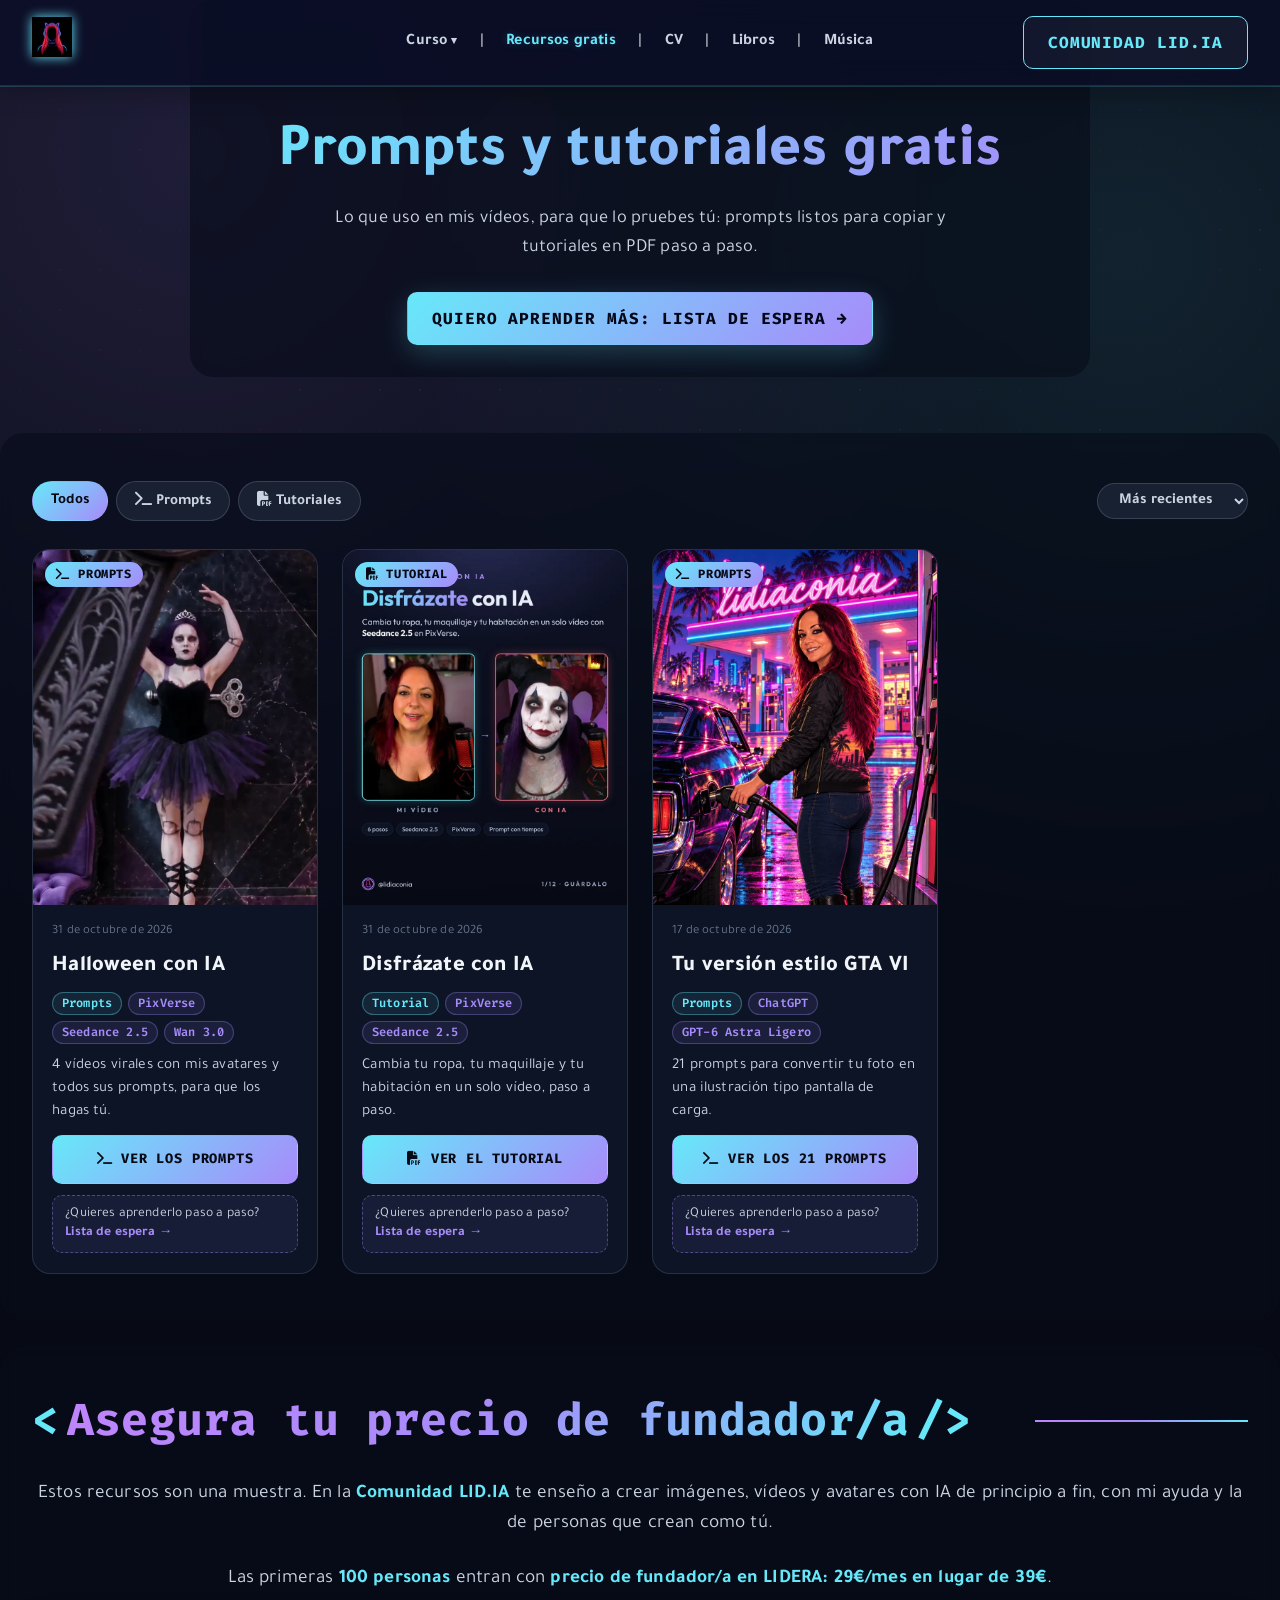
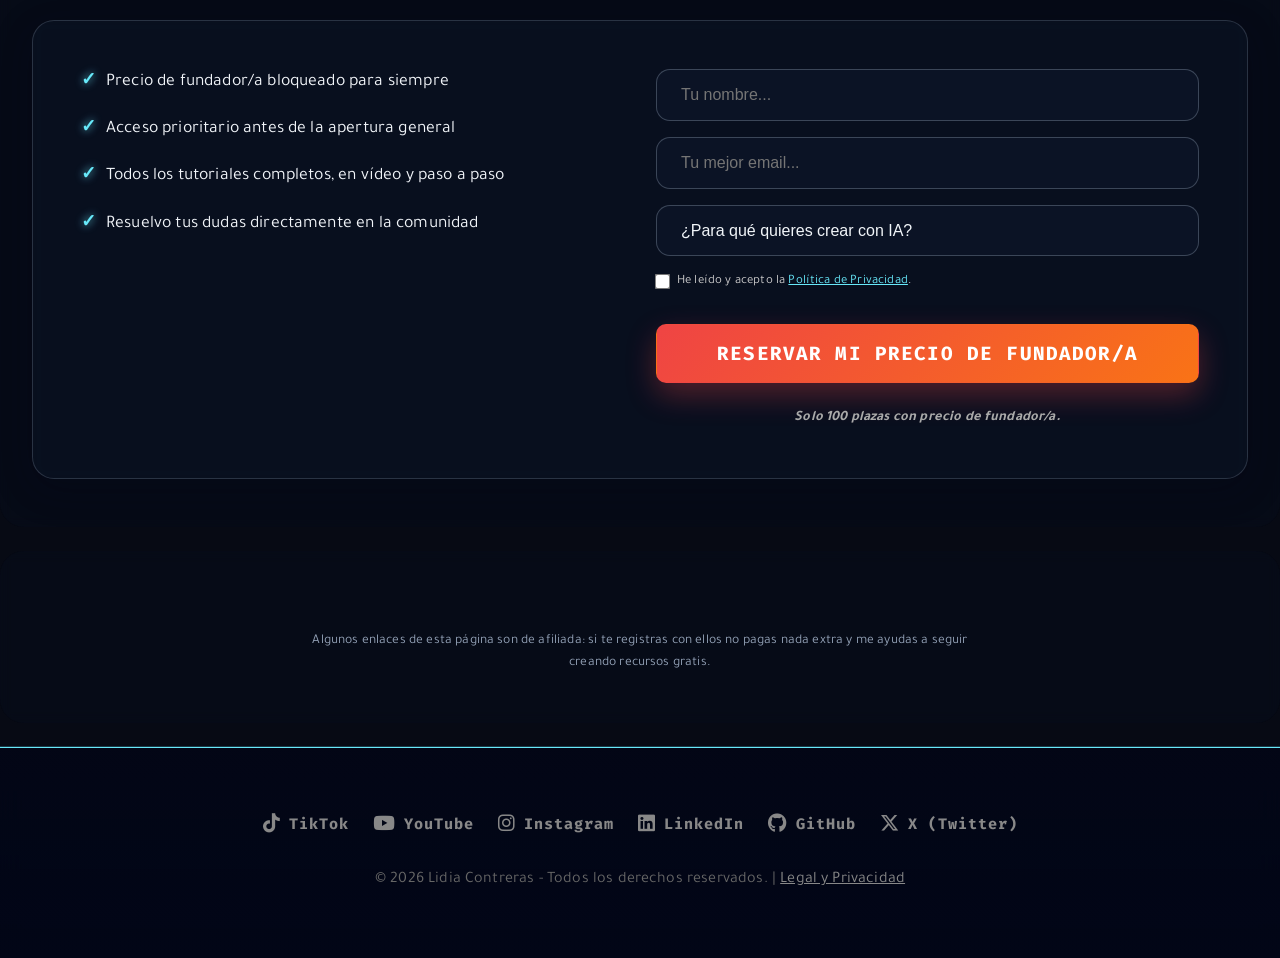
==== recursos/index.html @ 0672383f "Añade el recurso Halloween con IA: 4 vídeos virales y todos sus prompts - /recursos/halloween/: víde" ====
<!DOCTYPE html>
<html lang="es">
<head>
    <meta charset="UTF-8">
    <meta name="viewport" content="width=device-width, initial-scale=1.0">
    <title>Prompts y tutoriales gratis | Lidia Contreras - LID.IA</title>
    <meta name="description" content="Prompts y tutoriales gratis para crear im&aacute;genes y v&iacute;deos con IA, paso a paso. Desc&aacute;rgalos y &uacute;nete a la Comunidad LID.IA.">

    <!-- Canonical -->
    <link rel="canonical" href="https://lidiaconia.com/recursos/">

    <!-- Open Graph / Redes Sociales -->
    <meta property="og:title" content="Prompts y tutoriales gratis | Lidia Contreras - LID.IA">
    <meta property="og:description" content="Prompts y tutoriales gratis para crear im&aacute;genes y v&iacute;deos con IA, paso a paso. Desc&aacute;rgalos y &uacute;nete a la Comunidad LID.IA.">
    <meta property="og:image" content="https://lidiaconia.com/assets/recursos/disfraz-og.jpg">
    <meta property="og:image:width" content="1200">
    <meta property="og:image:height" content="630">
    <meta property="og:url" content="https://lidiaconia.com/recursos/">
    <meta property="og:type" content="website">
    <meta property="og:locale" content="es_ES">
    <meta property="og:site_name" content="Comunidad LID.IA">

    <!-- Twitter / X Cards -->
    <meta name="twitter:card" content="summary_large_image">
    <meta name="twitter:site" content="@lidiaconia">
    <meta name="twitter:title" content="Prompts y tutoriales gratis | Lidia Contreras - LID.IA">
    <meta name="twitter:description" content="Prompts y tutoriales gratis para crear im&aacute;genes y v&iacute;deos con IA, paso a paso. Desc&aacute;rgalos y &uacute;nete a la Comunidad LID.IA.">
    <meta name="twitter:image" content="https://lidiaconia.com/assets/recursos/disfraz-og.jpg">

    <!-- Robots -->
    <meta name="robots" content="index, follow">
    <meta name="author" content="Lidia Contreras">

    <!-- Favicon -->
    <link rel="icon" type="image/webp" href="/assets/logo_negro_128.webp">

    <!-- Google Fonts -->
    <link rel="preconnect" href="https://fonts.googleapis.com">
    <link rel="preconnect" href="https://fonts.gstatic.com" crossorigin>
    <link href="https://fonts.googleapis.com/css2?family=Tajawal:wght@400;500;700;800;900&family=Fira+Code:wght@400;500;700&display=swap" rel="stylesheet">
    <!-- FontAwesome Icons -->
    <link rel="stylesheet" href="https://cdnjs.cloudflare.com/ajax/libs/font-awesome/6.5.2/css/all.min.css">
    <link rel="stylesheet" href="/styles.css?v=20261031e">
</head>
<body class="theme-recursos">
    <canvas id="particleCanvas"></canvas> <!-- Background -->

    <header class="sticky-header">
        <div class="header-container">
            <div class="logo">
                <a href="/index.html"><img src="/assets/logo_negro_128.webp" alt="Lidia Contreras Logo"></a>
            </div>
            <button class="hamburger" aria-label="Abrir menú" aria-expanded="false">
                <span></span>
                <span></span>
                <span></span>
            </button>
            <nav class="center-menu">
                <div class="nav-dropdown">
                    <a href="/index.html" class="nav-dropdown-trigger">Curso <span class="nav-caret">&#9662;</span></a>
                    <div class="nav-dropdown-panel">
                        <a href="/index.html#comunidad">La Comunidad</a>
                        <a href="/index.html#scroll-modulos">Los M&oacute;dulos</a>
                        <a href="/index.html#tiers">Planes y precios</a>
                        <a href="/index.html#recursos">Recursos</a>
                        <a href="/index.html#waitlist">Lista de espera</a>
                    </div>
                </div> |
                <a href="/recursos/" style="color: #67e8f9; text-shadow: 0 0 10px rgba(103, 232, 249, 0.5);">Recursos gratis</a> |
                <a href="/cv.html">CV</a> |
                <a href="/libros.html">Libros</a> |
                <a href="/musica.html">M&uacute;sica</a>
            </nav>
            <a href="#waitlist" class="btn skool-btn-nav">Comunidad LID.IA</a>
        </div>
        <nav class="mobile-menu">
            <div class="mobile-nav-group">
            <button class="mobile-nav-trigger" aria-expanded="false">Curso <span class="nav-caret">&#9662;</span></button>
            <div class="mobile-nav-submenu">
                <a href="/index.html#comunidad">La Comunidad</a>
                <a href="/index.html#scroll-modulos">Los M&oacute;dulos</a>
                <a href="/index.html#tiers">Planes y precios</a>
                <a href="/index.html#recursos">Recursos</a>
                <a href="/index.html#waitlist">Lista de espera</a>
            </div>
        </div>
            <a href="/recursos/" style="color: #67e8f9;">Recursos gratis</a>
            <a href="/cv.html">CV</a>
            <a href="/libros.html">Libros</a>
            <a href="/musica.html">M&uacute;sica</a>
            <a href="#waitlist" class="btn skool-btn-nav" style="display: block; text-align: center;">Comunidad LID.IA</a>
        </nav>
    </header>

    <main>

        <section class="rec-hero">
            <h1>Prompts y tutoriales gratis</h1>
            <p>Lo que uso en mis v&iacute;deos, para que lo pruebes t&uacute;: prompts listos para copiar y tutoriales en PDF paso a paso.</p>
            <a href="#waitlist" class="btn primary-btn">Quiero aprender m&aacute;s: lista de espera &rarr;</a>
        </section>

        <section class="process-section">
            <div class="rec-toolbar">
                <div class="rec-filtros" role="group" aria-label="Filtrar por tipo">
                    <button type="button" data-tipo="todos" aria-pressed="true">Todos</button>
                    <button type="button" data-tipo="prompt" aria-pressed="false"><i class="fa-solid fa-terminal"></i> Prompts</button>
                    <button type="button" data-tipo="tutorial" aria-pressed="false"><i class="fa-solid fa-file-pdf"></i> Tutoriales</button>
                </div>
                <select class="rec-orden" aria-label="Ordenar">
                    <option value="recientes">M&aacute;s recientes</option>
                    <option value="antiguos">M&aacute;s antiguos</option>
                </select>
            </div>
            <div class="rec-grid" data-recursos></div>
        </section>

        <!-- LISTA DE ESPERA -->
        <section id="waitlist" class="waitlist-section" style="scroll-margin-top: 80px;">
            <div class="section-header">
                <h2 class="section-title">
                    <span class="title-bracket">&lt;</span>
                    <span class="title-text">Asegura tu precio de fundador/a</span>
                    <span class="title-bracket">/&gt;</span>
                </h2>
                <div class="section-line"></div>
            </div>
            <p class="subtitle inter text-center waitlist-subtitle">Estos recursos son una muestra. En la <strong style="color: var(--page-primary);">Comunidad LID.IA</strong> te ense&ntilde;o a crear im&aacute;genes, v&iacute;deos y avatares con IA de principio a fin, con mi ayuda y la de personas que crean como t&uacute;.</p>
            <p class="subtitle inter text-center waitlist-subtitle">Las primeras <strong style="color: var(--page-primary);">100 personas</strong> entran con <strong style="color: var(--page-primary);">precio de fundador/a en LIDERA: 29&euro;/mes en lugar de 39&euro;</strong>.</p>

            <div class="waitlist-container" data-shape-mask>
                <div class="waitlist-benefits">
                    <ul>
                        <li>Precio de fundador/a bloqueado para siempre</li>
                        <li>Acceso prioritario antes de la apertura general</li>
                        <li>Todos los tutoriales completos, en v&iacute;deo y paso a paso</li>
                        <li>Resuelvo tus dudas directamente en la comunidad</li>
                    </ul>
                </div>

                <div class="waitlist-form-wrapper">
                    <form id="waitlistForm" class="waitlist-form" action="https://formspree.io/f/mwvwblkv" method="POST">
                        <input type="hidden" name="origen" value="recursos">
                        <div class="input-group">
                            <input type="text" id="waitlistName" name="nombre" placeholder="Tu nombre..." required class="neon-input">
                        </div>
                        <div class="input-group">
                            <input type="email" id="waitlistEmail" name="email" placeholder="Tu mejor email..." required class="neon-input">
                        </div>
                        <div class="input-group">
                            <select id="waitlistReason" name="motivo" required class="neon-input" style="appearance: none; cursor: pointer;">
                                <option value="" disabled selected>&iquest;Para qu&eacute; quieres crear con IA?</option>
                                <option value="Marca Personal">Crear mi Marca Personal</option>
                                <option value="Vender Servicios">Vender a Clientes/Empresas</option>
                                <option value="Docencia">Material Educativo / Alumnos</option>
                                <option value="Hobby">Hobby y Curiosidad</option>
                            </select>
                            <div class="legal-checkbox" style="display: flex; align-items: flex-start; gap: 0.5rem; text-align: left; font-size: 0.8rem; color: #ccc; margin-top: 1rem;">
                                <input type="checkbox" id="privacy" required style="margin-top: 0.2rem; transform: scale(1.2); accent-color: var(--blue);">
                                <label for="privacy">He le&iacute;do y acepto la <a href="/legal.html" target="_blank" rel="noopener noreferrer" style="color: var(--blue);">Pol&iacute;tica de Privacidad</a>.</label>
                            </div>
                        </div>
                        <button type="submit" class="btn danger-btn submit-btn" style="margin-top: 1rem;">RESERVAR MI PRECIO DE FUNDADOR/A</button>
                    </form>

                    <div id="waitlistSuccess" class="success-message" style="display: none;">
                        &iexcl;Est&aacute;s dentro! Te escribiremos en cuanto abramos plazas &mdash; revisa tu bandeja de entrada.
                    </div>
                    <div id="waitlistError" class="error-message" style="display: none;">
                        Por favor, escribe un email v&aacute;lido.
                    </div>

                    <div class="urgency-counter" style="color: #aaa; font-size: 0.9rem;">
                        <i>Solo 100 plazas con precio de fundador/a.</i>
                    </div>
                </div>
            </div>
        </section>

        <section class="process-section">
            <p class="inter text-center tools-disclosure">Algunos enlaces de esta p&aacute;gina son de afiliada: si te registras con ellos no pagas nada extra y me ayudas a seguir creando recursos gratis.</p>
        </section>

    </main>

    <footer class="text-center" style="padding: 4rem 2rem; display: flex; flex-direction: column; align-items: center; gap: 2rem;">
        <div class="footer-socials" style="display: flex; gap: 1.5rem; flex-wrap: wrap; justify-content: center;">
            <a href="https://www.tiktok.com/@lidiaconia" target="_blank" rel="noopener noreferrer" class="footer-link tiktok"><i class="fa-brands fa-tiktok"></i> TikTok</a>
            <a href="https://www.youtube.com/@lidiaconia" target="_blank" rel="noopener noreferrer" class="footer-link youtube"><i class="fa-brands fa-youtube"></i> YouTube</a>
            <a href="https://www.instagram.com/lidia.conia" target="_blank" rel="noopener noreferrer" class="footer-link instagram"><i class="fa-brands fa-instagram"></i> Instagram</a>
            <a href="https://www.linkedin.com/in/lidiaconia" target="_blank" rel="noopener noreferrer" class="footer-link linkedin"><i class="fa-brands fa-linkedin"></i> LinkedIn</a>
            <a href="https://github.com/liconoc" target="_blank" rel="noopener noreferrer" class="footer-link github"><i class="fa-brands fa-github"></i> GitHub</a>
            <a href="https://x.com/lidiaconia" target="_blank" rel="noopener noreferrer" class="footer-link twitter"><i class="fa-brands fa-x-twitter"></i> X (Twitter)</a>
        </div>
        <p class="inter" style="color: #666;">&copy; 2026 Lidia Contreras - Todos los derechos reservados. | <a href="/legal.html" style="color: #888;">Legal y Privacidad</a></p>
    </footer>

    <script src="/script.js?v=20261030a"></script>
    <script src="/recursos.js?v=20261031e"></script>
    <!-- Cloudflare Web Analytics --><script type='module' src='https://static.cloudflareinsights.com/beacon.min.js' data-cf-beacon='{"token": "f8934614dd854373b2e4546ebebf8414"}'></script><!-- End Cloudflare Web Analytics -->
</body>
</html>
---- styles.css ----
:root {
    --purple: #a78bfa;
    --blue: #67e8f9;
    --red: #ef4444;
    --black: #0f172a;
    --bg-card: #1e293b;
    --border: #334155;
    --text: #f1f5f9;
    --text-muted: #94a3b8;
    --font-main: 'Tajawal', sans-serif;
    --font-display: 'Tajawal', sans-serif;
    --font-code: 'Fira Code', monospace;
}

* {
    margin: 0;
    padding: 0;
    box-sizing: border-box;
}

body {
    background-color: var(--black);
    color: var(--text);
    font-family: var(--font-main);
    line-height: 1.6;
}

.orbitron {
    font-family: var(--font-display);
    font-weight: 800;
    letter-spacing: 0.01em;
}

.inter {
    font-family: var(--font-main);
}
.text-center { text-align: center; }
.highlight-text { color: var(--blue); }
.text-justify { text-align: justify; }

.about-text p, .timeline-content p, .pub-meta {
    text-align: justify;
}

/* Background Canvas */
#particleCanvas {
    position: fixed;
    top: 0;
    left: 0;
    width: 100vw;
    height: 100vh;
    z-index: 0;
    pointer-events: none;
    opacity: 0.07;
}

/* Header */
.sticky-header {
    position: fixed;
    top: 0;
    width: 100%;
    background: rgba(15, 23, 42, 0.85); /* Slate 900 with opacity */
    backdrop-filter: blur(10px);
    z-index: 100;
    border-bottom: 1px solid var(--border);
}

.header-container {
    position: relative;
    display: flex;
    justify-content: space-between;
    align-items: center;
    max-width: 1400px;
    margin: 0 auto;
    padding: 1rem 2rem;
}

.logo img {
    height: 40px;
    width: auto;
    filter: drop-shadow(0 0 4px rgba(103, 232, 249, 0.4));
}

.center-menu {
    position: absolute;
    left: 50%;
    transform: translateX(-50%);
}

.center-menu a {
    color: var(--text);
    text-decoration: none;
    margin: 0 15px;
    font-weight: 600;
    transition: color 0.3s, text-shadow 0.3s;
}

.center-menu a:hover {
    color: var(--blue);
    text-shadow: 0 0 8px rgba(103, 232, 249, 0.5);
}

/* Buttons */
.btn {
    display: inline-block;
    padding: 0.8rem 1.5rem;
    border-radius: 8px;
    text-decoration: none;
    font-family: var(--font-code);
    font-weight: bold;
    text-transform: uppercase;
    letter-spacing: 0.05em;
    transition: all 0.3s ease;
    cursor: pointer;
    border: none;
}

.skool-btn-nav {
    background: transparent;
    border: 2px solid var(--purple);
    color: var(--purple);
}

.skool-btn-nav:hover {
    background: var(--purple);
    color: var(--black);
    box-shadow: 0 4px 6px -1px rgb(0 0 0 / 0.1), 0 2px 4px -2px rgb(0 0 0 / 0.1);
}

.primary-btn {
    background: var(--purple);
    color: var(--black);
    box-shadow: 0 2px 4px rgba(0,0,0,0.2);
}

.primary-btn:hover {
    box-shadow: 0 4px 6px rgba(0,0,0,0.3);
    transform: translateY(-2px);
}

.danger-btn {
    background: var(--red);
    color: white;
    box-shadow: 0 2px 4px rgba(0,0,0,0.2);
}

.danger-btn.pulsing {
    animation: pulse 2s infinite;
}

@keyframes pulse {
    0% { box-shadow: 0 0 0 0 rgba(239, 68, 68, 0.4); }
    70% { box-shadow: 0 0 0 10px rgba(239, 68, 68, 0); }
    100% { box-shadow: 0 0 0 0 rgba(239, 68, 68, 0); }
}

main{
    width: 100%;
    max-width: 1400px;
    margin: 0 auto;

}

/* Ancho de secciones de la web 85% */
section {
    width: 100%;
    max-width: 1400px;
    padding: 2rem 2rem;
    margin: 1.5rem auto 1.5rem auto;
    background: rgba(8, 12, 26, 0.60);
    backdrop-filter: blur(6px);
    -webkit-backdrop-filter: blur(6px);
    border-radius: 24px;
}

/* Hero Section */
.hero {
    min-height: 100vh;
    align-items: center;
    justify-content: center;
    text-align: center;
   }

.hero-content {
      
    padding: 2.5rem 2rem;
    
}

.hero-logo {
    width: 150px;
    margin-bottom: 1.5rem;
    filter: drop-shadow(0 0 20px var(--purple));
    border-radius: 50%; /* Just to make sure it looks nice if it's square */
}

.hero h1 {
    font-size: clamp(2.5rem, 5vw, 4rem);
    margin-bottom: 1rem;
    text-shadow: 0 0 10px rgba(107, 70, 193, 0.8);
}

.hero .subtitle {
    font-size: clamp(1.2rem, 3vw, 1.5rem);
    color: #ccc;
    margin-bottom: 2rem;
}

.hero-sub-mobile {
    display: none;
}

.video-container {
    width: 100%;
    max-width: 1000px;
    margin: 0 auto 2.5rem auto;
    border-radius: 12px;
    overflow: hidden;
    border: 2px solid var(--blue);
    box-shadow: 0 0 20px rgba(0, 212, 255, 0.4);
}

.hero-video {
    width: 100%;
    display: block;
}

.hero-buttons {
    display: flex;
    gap: 1.5rem;
    justify-content: center;
    flex-wrap: wrap;
}

.hero-cta {
    margin-top: 1.25rem;
}

.hero-trust {
    margin-top: 1rem;
}

@media (max-width: 900px) {
    .hero-cta {
        margin-top: 1rem;
    }

    .hero-trust {
        margin-top: 0.9rem;
    }
}

/* Problem vs Solution */
.problem-section {
    padding: 6rem 2rem;
    max-width: 1000px;
    margin: 0 auto;
}

.problem-section h2 {
    font-size: 2.5rem;
    margin-bottom: 3rem;
    color: var(--red);
    text-shadow: 0 0 10px rgba(255, 107, 107, 0.6);
}

.columns-container {
    display: grid;
    grid-template-columns: 1fr 1fr;
    gap: 2rem;
}

.column {
    background: rgba(10, 10, 10, 0.5);
    border-radius: 15px;
    padding: 2.5rem;
    border: 1px solid rgba(255, 255, 255, 0.1);
}

.problem-col {
    border-top: 4px solid var(--red);
    box-shadow: inset 0 20px 20px -20px rgba(255, 107, 107, 0.3);
}

.solution-col {
    border-top: 4px solid var(--blue);
    box-shadow: inset 0 20px 20px -20px rgba(0, 212, 255, 0.3);
}

.column h3 {
    font-size: 1.5rem;
    margin-bottom: 1.5rem;
}

.column ul {
    list-style: none;
}

.column ul li {
    margin-bottom: 1rem;
    position: relative;
    padding-left: 20px;
}

.column ul li::before {
    content: "•";
    position: absolute;
    left: 0;
    color: var(--text);
}

.problem-col ul li::before { color: var(--red); }
.solution-col ul li::before { color: var(--blue); }

/* Process Section */
.process-section {
    padding: 3rem 2rem;
    max-width: 1400px;
    margin: 0 auto 1.5rem auto;
    background: rgba(8, 12, 26, 0.60);
    backdrop-filter: blur(6px);
    -webkit-backdrop-filter: blur(6px);
    border-radius: 24px;
    position: relative;
    z-index: 3;
}

.process-grid {
    display: grid;
    grid-template-columns: repeat(2, 1fr);
    gap: 3rem;
}

.card {
    background: rgba(15, 21, 45, 0.88);
    backdrop-filter: blur(10px);
    -webkit-backdrop-filter: blur(10px);
    border-radius: 15px;
    padding: 2.5rem;
    position: relative;
    border: 1px solid rgba(148, 163, 184, 0.14);
    transition: transform 0.3s, box-shadow 0.3s;
    text-align: center;
}

.card:hover {
    transform: translateY(-5px);
    box-shadow: 0 10px 15px -3px rgb(0 0 0 / 0.1), 0 4px 6px -4px rgb(0 0 0 / 0.1);
    border-color: var(--purple);
}

.card-number {
    position: absolute;
    top: -20px;
    left: 50%;
    transform: translateX(-50%);
    width: 50px;
    height: 50px;
    background: var(--bg-card);
    color: var(--purple);
    border-radius: 50%;
    display: flex;
    align-items: center;
    justify-content: center;
    font-family: 'Orbitron', sans-serif;
    font-size: 1.5rem;
    font-weight: bold;
    box-shadow: 0 4px 6px -1px rgb(0 0 0 / 0.1);
    border: 2px solid var(--purple);
}

.card-img {
    width: 100%;
    height: 160px;
    object-fit: cover;
    border-radius: 10px;
    margin-bottom: 1.5rem;
    border: 1px solid rgba(255, 255, 255, 0.1);
}

.card-placeholder {
    width: 100%;
    height: 160px;
    background: var(--black);
    border-radius: 10px;
    margin-bottom: 1.5rem;
    border: 1px solid var(--border);
    display: flex;
    align-items: center;
    justify-content: center;
}

.card h3 {
    font-size: 1.2rem;
    color: var(--text);
}

/* About Section */
.about-section {
    padding: 3rem 2rem;
    max-width: 1400px;
    margin: 0 auto 1.5rem auto;
    background: rgba(8, 12, 26, 0.60);
    backdrop-filter: blur(6px);
    -webkit-backdrop-filter: blur(6px);
    border-radius: 24px;
    position: relative;
    z-index: 3;
}

.about-content {
    display: grid;
    grid-template-columns: 1fr 1fr;
    gap: 4rem;
    align-items: center;
}

.about-text-wrapper {
    display: flex;
    flex-direction: column;
}

.about-body-text {
    font-size: 1.1rem;
    color: var(--text);
    line-height: 1.8;
    margin-bottom: 2.5rem;
}

.about-stats {
    display: grid;
    grid-template-columns: repeat(3, 1fr);
    gap: 1.2rem;
    margin-bottom: 0.5rem;
}

.about-highlights {
    display: flex;
    flex-direction: column;
    gap: 1rem;
    margin-bottom: 1.5rem;
}

.highlight-card {
    display: flex;
    align-items: center;
    gap: 1rem;
    text-align: left;
    padding: 1rem 1.2rem;
    background: var(--bg-card);
    border: 1px solid var(--border);
    border-radius: 12px;
    transition: all 0.25s ease;
}

.highlight-card:hover {
    border-color: var(--purple);
    transform: translateY(-3px);
    box-shadow: 0 8px 20px rgba(0,0,0,0.3);
}

.highlight-badge {
    flex-shrink: 0;
    width: 9.5rem;
    font-family: var(--font-code);
    font-size: 1.05rem;
    font-weight: 700;
    color: var(--purple);
}

.highlight-desc {
    color: var(--text);
    font-size: 0.85rem;
    line-height: 1.4;
    margin: 0;
}

.stat-item {
    text-align: center;
    padding: 1.5rem 1rem;
    background: var(--bg-card);
    border: 1px solid var(--border);
    border-radius: 12px;
    transition: all 0.25s ease;
}

.stat-item:hover {
    border-color: var(--purple);
    transform: translateY(-3px);
    box-shadow: 0 8px 20px rgba(0,0,0,0.3);
}

.stat-number {
    font-family: var(--font-code);
    font-size: 2.2rem;
    font-weight: 700;
    color: var(--purple);
    margin-bottom: 0.4rem;
}

.stat-label {
    color: var(--text-muted);
    font-size: 0.85rem;
}

.about-image-wrapper {
    display: flex;
    justify-content: center;
    align-items: center;
}

.about-image-container {
    width: 75%;
    border-radius: 16px;
    overflow: hidden;
    border: 2px solid var(--border);
    box-shadow: 0 0 30px rgba(103, 232, 249, 0.15);
}

.about-photo {
    width: 100%;
    height: 100%;
    object-fit: cover;
    display: block;
    border-radius: 14px;
}

/* legacy – kept for other pages */
.about-container {
    max-width: 900px;
    margin: 0 auto;
    display: flex;
    align-items: center;
    gap: 4rem;
    background: rgba(10, 14, 30, 0.65);
    backdrop-filter: blur(8px);
    -webkit-backdrop-filter: blur(8px);
    border-radius: 20px;
    padding: 2.5rem;
    border: 1px solid rgba(148, 163, 184, 0.10);
}

.profile-photo {
    width: 300px;
    height: 300px;
    object-fit: cover;
    border-radius: 50%;
    border: 4px solid var(--bg-card);
    box-shadow: 0 4px 6px -1px rgb(0 0 0 / 0.1), 0 2px 4px -2px rgb(0 0 0 / 0.1);
}

.about-text h2 {
    font-size: 2.5rem;
    margin-bottom: 0.5rem;
}

.about-text h3 {
    font-size: 1.2rem;
    margin-bottom: 1.5rem;
    letter-spacing: 2px;
    text-transform: uppercase;
}

.testimonials {
    font-size: 1.1rem;
    color: #ccc;
    margin-bottom: 2rem;
    border-left: 4px solid var(--purple);
    padding-left: 1rem;
}

.social-links {
    display: flex;
    gap: 1rem;
}

.social-btn {
    padding: 0.7rem 1.5rem;
    border-radius: 8px;
    text-decoration: none;
    font-weight: bold;
    font-family: 'Inter', sans-serif;
    transition: all 0.3s;
}

.tiktok-neon {
    background: transparent;
    border: 2px solid #00f2fe;
    color: #00f2fe;
}
.tiktok-neon:hover {
    background: #00f2fe;
    color: var(--black);
}

.youtube-neon {
    background: transparent;
    border: 2px solid #ff0000;
    color: #ff0000;
}
.youtube-neon:hover {
    background: #ff0000;
    color: var(--text);
}

/* Videos Section */
.community-section {
    padding: 3rem 2rem;
    max-width: 1400px;
    margin: 0 auto 1.5rem auto;
    background: rgba(8, 12, 26, 0.60);
    backdrop-filter: blur(6px);
    -webkit-backdrop-filter: blur(6px);
    border-radius: 24px;
    text-align: center;
    position: relative;
    z-index: 3;
}

.videos-section {
    padding: 3rem 2rem;
    max-width: 1400px;
    margin: 0 auto 1.5rem auto;
    background: rgba(8, 12, 26, 0.60);
    backdrop-filter: blur(6px);
    -webkit-backdrop-filter: blur(6px);
    border-radius: 24px;
    position: relative;
    z-index: 3;
}

/* Tráiler de vídeos y redes (home) */
.trailer-intro {
    max-width: 720px;
    margin: 0 auto 2rem;
}

.trailer-wrap {
    max-width: 960px;
    margin: 0 auto;
    border-radius: 18px;
    overflow: hidden;
    border: 2px solid rgba(103, 232, 249, 0.35);
    box-shadow: 0 0 28px rgba(167, 139, 250, 0.25), 0 10px 30px rgba(0, 0, 0, 0.5);
    background: #070a14;
}

.trailer-video {
    display: block;
    width: 100%;
    height: auto;
    aspect-ratio: 16 / 9;
}

.social-row {
    display: flex;
    flex-wrap: wrap;
    justify-content: center;
    gap: 0.75rem 1rem;
    margin-top: 2rem;
}

.social-pill {
    display: inline-flex;
    align-items: center;
    gap: 0.75rem;
    padding: 0.6rem 1.25rem 0.6rem 0.9rem;
    border-radius: 999px;
    border: 1px solid rgba(var(--c-rgb), 0.45);
    background: rgba(var(--c-rgb), 0.08);
    color: #eef3fa;
    text-decoration: none;
    transition: border-color 0.3s ease, box-shadow 0.3s ease, transform 0.2s ease;
}

.social-pill:hover {
    border-color: var(--c);
    box-shadow: 0 0 16px rgba(var(--c-rgb), 0.35);
    transform: translateY(-2px);
}

.social-pill i {
    font-size: 1.35rem;
    color: var(--c);
    width: 1.5rem;
    text-align: center;
}

.social-pill span {
    display: flex;
    flex-direction: column;
    line-height: 1.2;
    font-size: 0.8rem;
    color: #9fb0c4;
}

.social-pill strong {
    font-size: 0.95rem;
    color: #eef3fa;
}

.tiktok-grid {
    display: grid;
    grid-template-columns: repeat(auto-fit, minmax(200px, 320px));
    gap: 1.5rem;
    justify-items: center;
    justify-content: center;
}

.tiktok-placeholder {
    width: 325px;
    height: 580px;
    background: rgba(20, 20, 20, 0.5);
    border: 2px dashed rgba(107, 70, 193, 0.4);
    border-radius: 10px;
    display: flex;
    align-items: center;
    justify-content: center;
    color: var(--purple);
    font-family: 'Orbitron', sans-serif;
}

footer {
    padding: 2rem;
    background: rgba(2, 6, 23, 0.96);
    backdrop-filter: blur(12px);
    -webkit-backdrop-filter: blur(12px);
    border-top: 1px solid rgba(255, 255, 255, 0.08);
    position: relative;
    z-index: 10;
}

/* ===============================
   CV Page Specific Styles
   =============================== */

/* Timeline for Professional Experience */
.timeline {
    position: relative;
    max-width: 800px;
    margin: 0 auto;
    padding: 2rem 0;
}

.timeline::after {
    content: '';
    position: absolute;
    width: 2px;
    background: rgba(107, 70, 193, 0.4);
    top: 0;
    bottom: 0;
    left: 20px;
    margin-left: -1px;
}

.timeline-item {
    padding: 1rem 2rem 1rem 3rem;
    position: relative;
    border-radius: 8px;
    margin-bottom: 1.5rem;
    border: 1px solid rgba(255, 255, 255, 0.08);
    background: rgba(10, 14, 30, 0.82);
    backdrop-filter: blur(8px);
    -webkit-backdrop-filter: blur(8px);
    transition: transform 0.3s;
}

.timeline-item:hover {
    transform: translateX(10px);
    border-color: rgba(107, 70, 193, 0.5);
    box-shadow: 0 5px 15px rgba(107, 70, 193, 0.2);
}

.timeline-item::after {
    content: '';
    position: absolute;
    width: 16px;
    height: 16px;
    right: auto;
    background-color: var(--black);
    border: 4px solid var(--blue);
    top: 24px;
    border-radius: 50%;
    z-index: 1;
    left: 12px;
}

.timeline-date {
    font-weight: bold;
    color: var(--blue);
    font-size: 0.9rem;
    margin-bottom: 0.5rem;
    font-family: var(--font-code);
}

.timeline-content h3 {
    color: var(--text);
    margin-bottom: 0.5rem;
}

/* Pubs List */
.pub-list {
    max-width: 800px;
    margin: 0 auto;
    list-style: none;
}

.pub-list li {
    background: rgba(10, 14, 30, 0.82);
    backdrop-filter: blur(8px);
    -webkit-backdrop-filter: blur(8px);
    padding: 1.5rem;
    border-radius: 8px;
    margin-bottom: 1rem;
    border-left: 4px solid var(--purple);
    transition: all 0.3s;
}

.pub-list li:hover {
    border-left-color: var(--blue);
    box-shadow: 0 5px 15px rgba(0, 212, 255, 0.15);
}

.pub-title {
    font-weight: bold;
    font-size: 1.2rem;
    color: var(--text);
    margin-bottom: 0.5rem;
}

.pub-meta {
    color: #ccc;
    font-size: 0.9rem;
}

/* Clients Grid */
.clients-grid {
    display: flex;
    flex-wrap: wrap;
    gap: 2rem;
    justify-content: center;
    align-items: center;
    margin-top: 3rem;
}

.client-logo {
    width: 150px;
    height: 80px;
    background: rgba(20, 20, 20, 0.5);
    border: 1px solid rgba(255, 255, 255, 0.1);
    border-radius: 8px;
    display: flex;
    justify-content: center;
    align-items: center;
    color: #ccc;
    font-weight: bold;
    transition: all 0.3s;
}

.client-logo:hover {
    border-color: var(--purple);
    color: var(--purple);
    box-shadow: 0 0 10px rgba(107, 70, 193, 0.3);
}

/* Contact Details */
.contact-details {
    text-align: center;
    margin-bottom: 3rem;
}

.contact-details a {
    color: var(--blue);
    text-decoration: none;
    font-weight: bold;
    font-size: 1.2rem;
    margin: 0 1rem;
}

.contact-details a:hover {
    text-shadow: 0 0 10px var(--blue);
}

.services-list {
    display: flex;
    justify-content: center;
    gap: 1.5rem;
    flex-wrap: wrap;
    margin-top: 2rem;
}

.service-tag {
    background: rgba(107, 70, 193, 0.1);
    color: var(--purple);
    border: 1px solid var(--purple);
    padding: 0.5rem 1rem;
    border-radius: 20px;
    font-size: 0.9rem;
    font-weight: bold;
}

/* ===============================
   Waitlist Section
   =============================== */
.waitlist-section {
    padding: 3rem 2rem;
    max-width: 1400px;
    margin: 0 auto 1.5rem auto;
    background: rgba(8, 12, 26, 0.60);
    backdrop-filter: blur(6px);
    -webkit-backdrop-filter: blur(6px);
    border-radius: 24px;
    position: relative;
    z-index: 3;
    overflow: hidden;
}

.waitlist-title {
    color: var(--purple);
    font-size: clamp(2rem, 4vw, 3rem);
    text-shadow: 0 0 15px rgba(107, 70, 193, 0.8);
    margin-bottom: 0.5rem;
}

.waitlist-subtitle {
    color: #ccc;
    font-size: 1.2rem;
    margin-bottom: 1.5rem;
}

.waitlist-container {
    max-width: 900px;
    margin: 0 auto;
    display: flex;
    flex-wrap: wrap;
    gap: 3rem;
    align-items: flex-start;
    background: var(--bg-card);
    padding: 3rem;
    border-radius: 20px;
    border: 1px solid var(--border);
    box-shadow: 0 10px 15px -3px rgb(0 0 0 / 0.1), 0 4px 6px -4px rgb(0 0 0 / 0.1);
}

.waitlist-benefits {
    flex: 1 1 260px;
    min-width: 220px;
}

.waitlist-benefits ul {
    list-style: none;
}

.waitlist-benefits li {
    margin-bottom: 1.2rem;
    position: relative;
    padding-left: 25px;
    font-size: 1.1rem;
}

.waitlist-benefits li::before {
    content: '✓';
    position: absolute;
    left: 0;
    color: var(--blue);
    font-weight: bold;
    text-shadow: 0 0 8px var(--blue);
}

.waitlist-form-wrapper {
    flex: 1 1 300px;
    min-width: 260px;
    display: flex;
    flex-direction: column;
}

.waitlist-form {
    display: flex;
    flex-direction: column;
    gap: 1rem;
}

.neon-input {
    width: 100%;
    padding: 1rem 1.5rem;
    background: rgba(0, 0, 0, 0.5);
    border: 2px solid rgba(107, 70, 193, 0.5);
    border-radius: 8px;
    color: var(--text);
    font-family: 'Inter', sans-serif;
    font-size: 1rem;
    outline: none;
    transition: all 0.3s;
}

.neon-input:focus {
    border-color: var(--blue);
    box-shadow: 0 0 15px rgba(0, 212, 255, 0.4);
}

.neon-input option {
    background: var(--black);
    color: var(--text);
    padding: 0.5rem;
}

.submit-btn {
    width: 100%;
    padding: 1rem;
    font-size: 1.2rem;
}

.success-message {
    color: var(--blue);
    font-weight: bold;
    text-align: center;
    margin-top: 1rem;
    padding: 1rem;
    background: rgba(0, 212, 255, 0.1);
    border: 1px solid var(--blue);
    border-radius: 8px;
}

.error-message {
    color: var(--red);
    font-weight: bold;
    text-align: center;
    margin-top: 1rem;
}

.urgency-counter {
    text-align: center;
    margin-top: 1.5rem;
    color: #ffcc00;
    font-weight: 600;
}

#spotCounter {
    font-size: 1.5rem;
    color: var(--red);
    text-shadow: 0 0 10px var(--red);
}

.testimonial-mini {
    margin-top: 4rem;
    color: #aaa;
}

/* Testimonial Carousel in Waitlist */
.testimonial-carousel {
    position: relative;
    height: 80px;
    margin-top: 2rem;
    overflow: hidden;
}

.testimonial-slide {
    position: absolute;
    top: 0;
    left: 0;
    width: 100%;
    opacity: 0;
    transition: opacity 0.8s ease-in-out;
    color: #aaa;
    pointer-events: none;
}

.testimonial-slide.active {
    opacity: 1;
    pointer-events: auto;
}

.testimonial-author {
    display: block;
    margin-top: 0.5rem;
    font-size: 0.9rem;
    color: var(--blue);
}

/* Footer Social Links */
.footer-link {
    color: #888;
    text-decoration: none;
    font-size: 0.95rem;
    font-weight: bold;
    font-family: var(--font-code);
    transition: all 0.3s;
    letter-spacing: 1px;
    display: flex;
    align-items: center;
    gap: 0.5rem;
}
.footer-link i { font-size: 1.2rem; }
.footer-link.tiktok:hover { color: #00f2fe; text-shadow: 0 0 10px #00f2fe; }
.footer-link.youtube:hover { color: #ff0000; text-shadow: 0 0 10px #ff0000; }
.footer-link.spotify:hover { color: #1DB954; text-shadow: 0 0 10px #1DB954; }
.footer-link.instagram:hover { color: #E1306C; text-shadow: 0 0 10px #E1306C; }
.footer-link.linkedin:hover { color: #0077b5; text-shadow: 0 0 10px #0077b5; }
.footer-link.github:hover { color: #ffffff; text-shadow: 0 0 10px #ffffff; }
.footer-link.twitter:hover { color: #1DA1F2; text-shadow: 0 0 10px #1DA1F2; }
.footer-link.scholar:hover { color: #4285F4; text-shadow: 0 0 15px #4285F4; }
.footer-link.email:hover { color: var(--blue); text-shadow: 0 0 15px var(--blue); }

/* Logo Carousel */
.logo-carousel-container {
    width: 100%;
    overflow: hidden;
    padding: 2rem 0;
    position: relative;
    mask-image: linear-gradient(to right, transparent, black 15%, black 85%, transparent);
    -webkit-mask-image: linear-gradient(to right, transparent, black 15%, black 85%, transparent);
}

.logo-track {
    display: flex;
    align-items: center;
    gap: 3rem;
    width: max-content;
    animation: scroll-logos 25s linear infinite;
}

.logo-track:hover {
    animation-play-state: paused;
}

.carousel-logo-box {
    filter: grayscale(100%) opacity(0.6);
    transition: all 0.4s ease;
    display: flex;
    flex-direction: column;
    align-items: center;
    justify-content: center;
    font-family: 'Inter', sans-serif;
    font-size: 1rem;
    font-weight: 600;
    color: var(--text);
    padding: 1rem 1.5rem;
    border: 1px solid rgba(255, 255, 255, 0.1);
    border-radius: 8px;
    background: rgba(255, 255, 255, 0.05);
    min-width: 180px;
    text-align: center;
}

.carousel-logo-box img {
    max-height: 58px;
    max-width: 220px;
    object-fit: contain;
}

.carousel-logo-box img.logo-simarro {
    max-height: 72px;
    max-width: 320px;
}

.carousel-logo-box:hover {
    filter: grayscale(0%) opacity(1);
    transform: translateY(-5px);
    border-color: var(--blue);
    box-shadow: 0 5px 15px rgba(0, 212, 255, 0.2);
    color: var(--blue);
}

@keyframes scroll-logos {
    0% { transform: translateX(0); }
    100% { transform: translateX(calc(-50% - 1.5rem)); } 
}

/* Specific Helper Classes */
.mb-2 { margin-bottom: 2rem; }
.mb-4 { margin-bottom: 4rem; }
.mt-4 { margin-top: 4rem; }

/* Hamburger Menu */
.hamburger {
    display: none;
    flex-direction: column;
    background: none;
    border: none;
    cursor: pointer;
    padding: 0.5rem;
    z-index: 101;
}

.hamburger span {
    width: 25px;
    height: 3px;
    background-color: var(--text);
    margin: 5px 0;
    transition: all 0.3s ease;
    border-radius: 2px;
}

.hamburger.active span:nth-child(1) {
    transform: rotate(-45deg) translate(-8px, 8px);
}

.hamburger.active span:nth-child(2) {
    opacity: 0;
}

.hamburger.active span:nth-child(3) {
    transform: rotate(45deg) translate(-8px, -8px);
}

/* Mobile Menu */
.mobile-menu {
    display: none;
    position: fixed;
    top: 70px;
    left: 0;
    right: 0;
    background: rgba(15, 23, 42, 0.98);
    backdrop-filter: blur(10px);
    border-bottom: 1px solid var(--border);
    flex-direction: column;
    padding: 1rem 0;
    z-index: 99;
    max-height: calc(100vh - 70px);
    overflow-y: auto;
}

.mobile-menu.active {
    display: flex;
}

.mobile-menu a {
    color: var(--text);
    text-decoration: none;
    padding: 1rem 2rem;
    border-bottom: 1px solid rgba(255, 255, 255, 0.1);
    transition: all 0.3s ease;
    display: block;
}

.mobile-menu a:hover {
    background: rgba(167, 139, 250, 0.1);
    padding-left: 2.5rem;
}

.mobile-menu .btn {
    margin: 1rem 1rem;
    width: auto;
}

/* Scroll to Top */
.scroll-top-btn {
    position: fixed;
    right: 1.2rem;
    bottom: 1.2rem;
    width: 46px;
    height: 46px;
    border: 1px solid rgba(148, 163, 184, 0.35);
    border-radius: 999px;
    background: rgba(15, 23, 42, 0.92);
    color: var(--blue);
    font-size: 1.35rem;
    line-height: 1;
    cursor: pointer;
    display: grid;
    place-items: center;
    box-shadow: 0 8px 22px rgba(2, 6, 23, 0.45);
    backdrop-filter: blur(8px);
    -webkit-backdrop-filter: blur(8px);
    opacity: 0;
    visibility: hidden;
    transform: translateY(10px);
    transition: opacity 0.25s ease, transform 0.25s ease, box-shadow 0.25s ease;
    z-index: 120;
}

.scroll-top-btn:hover {
    transform: translateY(0) scale(1.04);
    box-shadow: 0 10px 26px rgba(103, 232, 249, 0.28);
}

.scroll-top-btn.visible {
    opacity: 1;
    visibility: visible;
    transform: translateY(0);
}

/* Responsive */
@media (max-width: 768px) {
    .hamburger {
        display: flex;
    }
    
    .center-menu {
        display: none !important;
    }
    
    .header-container {
        flex-direction: row;
        justify-content: space-between;
        gap: 0;
        padding: 1rem;
    }

    .header-container > .skool-btn-nav {
        display: none;
    }
    
    .skool-btn-nav {
        font-size: 0.75rem;
        padding: 0.5rem 1rem;
        text-align: center;
    }

    .waitlist-container {
        flex-direction: column;
        padding: 2rem;
        gap: 2rem;
    }

    .columns-container {
        grid-template-columns: 1fr;
    }
    
    .about-container {
        flex-direction: column;
        text-align: center;
    }
    
    .testimonials {
        border-left: none;
        border-top: 4px solid var(--purple);
        padding-left: 0;
        padding-top: 1rem;
    }
    
    .social-links {
        justify-content: center;
    }

    .scroll-top-btn {
        right: 1rem;
        bottom: 1rem;
        width: 42px;
        height: 42px;
        font-size: 1.2rem;
    }

    .hero-buttons {
        flex-direction: column;
        gap: 1rem;
    }
    
    .hero-buttons .btn {
        width: 100%;
        text-align: center;
    }

    /* Waitlist fixes */
    .input-group {
        flex-direction: column;
        gap: 1rem;
    }
    .input-group input {
        width: 100%;
    }
}

/* =====================================================
   PERSONALIDAD VISUAL ULTRA-FINA POR PÁGINA
   ===================================================== */

/* --- Variables por tema --- */
body.theme-home {
    --page-primary: #67e8f9;
    --page-secondary: #c084fc;
    --page-glow: rgba(103, 232, 249, 0.22);
    --page-glow2: rgba(192, 132, 252, 0.18);
}

body.theme-cv {
    --page-primary: #7dd3fc;
    --page-secondary: #818cf8;
    --page-glow: rgba(125, 211, 252, 0.20);
    --page-glow2: rgba(129, 140, 248, 0.16);
}

body.theme-books {
    --page-primary: #f472b6;
    --page-secondary: #e879f9;
    --page-glow: rgba(244, 114, 182, 0.22);
    --page-glow2: rgba(232, 121, 249, 0.18);
}

body.theme-music {
    --page-primary: #4ade80;
    --page-secondary: #34d399;
    --page-glow: rgba(74, 222, 128, 0.22);
    --page-glow2: rgba(52, 211, 153, 0.16);
}

body.theme-legal {
    --page-primary: #93c5fd;
    --page-secondary: #a5b4fc;
    --page-glow: rgba(147, 197, 253, 0.18);
    --page-glow2: rgba(165, 180, 252, 0.14);
}

/* --- Fondo radial con personalidad --- */
body.theme-home {
    background: #0a0e1a;
}

body.theme-cv {
    background:
        radial-gradient(circle at 10% 10%, rgba(125, 211, 252, 0.12) 0%, transparent 30%),
        radial-gradient(circle at 90% 8%, rgba(129, 140, 248, 0.10) 0%, transparent 25%),
        radial-gradient(circle at 55% 92%, rgba(99, 102, 241, 0.08) 0%, transparent 20%),
        linear-gradient(180deg, #0c1527 0%, #010511 100%);
}

body.theme-books {
    background:
        radial-gradient(circle at 18% 8%, rgba(244, 114, 182, 0.18) 0%, transparent 32%),
        radial-gradient(circle at 82% 10%, rgba(232, 121, 249, 0.14) 0%, transparent 26%),
        radial-gradient(circle at 50% 90%, rgba(244, 114, 182, 0.08) 0%, transparent 22%),
        linear-gradient(180deg, #130a17 0%, #070008 100%);
}

body.theme-music {
    background:
        radial-gradient(circle at 12% 10%, rgba(74, 222, 128, 0.15) 0%, transparent 30%),
        radial-gradient(circle at 88% 8%, rgba(52, 211, 153, 0.12) 0%, transparent 26%),
        radial-gradient(circle at 50% 92%, rgba(16, 185, 129, 0.08) 0%, transparent 22%),
        linear-gradient(180deg, #071510 0%, #010805 100%);
}

body.theme-legal {
    background:
        radial-gradient(circle at 10% 10%, rgba(147, 197, 253, 0.12) 0%, transparent 28%),
        radial-gradient(circle at 88% 8%, rgba(165, 180, 252, 0.10) 0%, transparent 22%),
        linear-gradient(180deg, #0e1729 0%, #030a14 100%);
}

/* --- Tipografía y pesos por sección --- */
body[class*="theme-"] h1,
body[class*="theme-"] h2,
body[class*="theme-"] h3 {
    font-weight: 800;
    line-height: 1.2;
}

body[class*="theme-"] h1 { font-size: clamp(2.2rem, 5vw, 3.8rem); }
body[class*="theme-"] h2 { font-size: clamp(1.7rem, 3.5vw, 2.8rem); }
body[class*="theme-"] h3 { font-size: clamp(1.1rem, 2vw, 1.4rem); }

/* --- Hero h1 con gradiente de página --- */
body[class*="theme-"] .hero h1 {
    background: linear-gradient(135deg, var(--page-primary) 0%, var(--page-secondary) 100%);
    -webkit-background-clip: text;
    -webkit-text-fill-color: transparent;
    background-clip: text;
    text-shadow: none;
    letter-spacing: -0.02em;
}

body[class*="theme-"] .hero .subtitle {
    font-size: 1.15rem;
    font-weight: 500;
    color: var(--page-primary) !important;
}

/* --- Cabecera sticky con acento de color de página --- */
body[class*="theme-"] .sticky-header {
    border-bottom: 1px solid rgba(148, 163, 184, 0.18);
    box-shadow: 0 4px 24px rgba(0,0,0,0.28), 0 1px 0 var(--page-glow);
}

body[class*="theme-"] .logo img {
    filter: drop-shadow(0 0 6px var(--page-primary));
}

/* --- Nav links activos con color de página --- */
body[class*="theme-"] .center-menu a:hover,
body[class*="theme-"] .center-menu a[style*="color"] {
    color: var(--page-primary) !important;
    text-shadow: 0 0 10px var(--page-glow) !important;
}

body[class*="theme-"] .center-menu a::after {
    background: linear-gradient(90deg, var(--page-primary), var(--page-secondary));
}

/* --- Botón CTA de navegación con color de página --- */
body[class*="theme-"] .skool-btn-nav {
    border-color: var(--page-primary);
    color: var(--page-primary);
    background: rgba(255,255,255,0.04);
}

body[class*="theme-"] .skool-btn-nav:hover {
    background: linear-gradient(135deg, var(--page-primary), var(--page-secondary));
    color: #020617;
    box-shadow: 0 0 22px var(--page-glow);
}

/* --- Botón primary con gradiente de página --- */
body[class*="theme-"] .primary-btn {
    background: linear-gradient(135deg, var(--page-primary) 0%, var(--page-secondary) 100%);
    color: #020617;
    box-shadow: 0 8px 28px var(--page-glow);
}

body[class*="theme-"] .primary-btn:hover {
    box-shadow: 0 12px 36px var(--page-glow2), 0 0 0 2px var(--page-primary);
}

/* --- Cards con glow de página en hover --- */
body[class*="theme-"] .card:hover {
    border-color: var(--page-primary);
    box-shadow: 0 14px 40px var(--page-glow), 0 0 0 1px var(--page-primary);
    transform: translateY(-6px) scale(1.012);
}

body[class*="theme-"] .card-number {
    background: linear-gradient(135deg, var(--page-primary), var(--page-secondary));
    -webkit-background-clip: text;
    -webkit-text-fill-color: transparent;
    background-clip: text;
    border-color: var(--page-primary);
}

/* --- Líneas de acento y resaltes --- */
body[class*="theme-"] .highlight-text,
body[class*="theme-"] .pub-title,
body[class*="theme-"] .timeline-date {
    color: var(--page-primary) !important;
}

body[class*="theme-"] .pub-list li {
    border-left-color: var(--page-primary);
}

body[class*="theme-"] .pub-list li:hover {
    border-left-color: var(--page-secondary);
    box-shadow: 0 4px 20px var(--page-glow);
}

body[class*="theme-"] .testimonials {
    border-left-color: var(--page-primary);
}

/* --- Footer con glow de página --- */
body[class*="theme-"] footer {
    border-top: 1px solid var(--page-primary);
    box-shadow: 0 -1px 0 var(--page-glow);
}

/* =====================================================
   INICIO (theme-home): impacto visual máximo
   ===================================================== */
body.theme-home .hero-logo {
    position: absolute;
    top: 0;
    left: 50%;
    transform: translate(-50%, -50%);
    margin: 0 !important;
    z-index: 5;
    animation: heroLogoPulse 2.5s linear infinite;
}

@keyframes heroLogoPulse {
    0%   { filter: drop-shadow(0 0 14px #67e8f9) drop-shadow(0 0 32px rgba(103, 232, 249, 0.55)); }
    25%  { filter: drop-shadow(0 0 14px #c084fc) drop-shadow(0 0 32px rgba(192, 132, 252, 0.55)); }
    50%  { filter: drop-shadow(0 0 14px #f472b6) drop-shadow(0 0 32px rgba(244, 114, 182, 0.55)); }
    75%  { filter: drop-shadow(0 0 14px #c084fc) drop-shadow(0 0 32px rgba(192, 132, 252, 0.55)); }
    100% { filter: drop-shadow(0 0 14px #67e8f9) drop-shadow(0 0 32px rgba(103, 232, 249, 0.55)); }
}

body.theme-home .video-container {
    border: 2px solid rgba(103, 232, 249, 0.5);
    box-shadow: 0 0 40px rgba(103, 232, 249, 0.18), 0 16px 40px rgba(0,0,0,0.5);
    border-radius: 18px;
}

body.theme-home .waitlist-title {
    background: linear-gradient(135deg, #c084fc 0%, #a78bfa 40%, #67e8f9 100%);
    -webkit-background-clip: text;
    -webkit-text-fill-color: transparent;
    background-clip: text;
}

body.theme-home .waitlist-container {
    border: 1px solid rgba(103, 232, 249, 0.25);
    box-shadow: 0 0 60px rgba(103, 232, 249, 0.1), 0 20px 60px rgba(0,0,0,0.4);
    border-radius: 22px;
}

body.theme-home .waitlist-benefits li::before {
    color: #67e8f9;
    text-shadow: 0 0 8px rgba(103, 232, 249, 0.6);
}

body.theme-home .danger-btn {
    background: linear-gradient(135deg, #ef4444 0%, #a855f7 100%);
    box-shadow: 0 12px 36px rgba(168, 85, 247, 0.35);
}

body.theme-home .testimonial-author {
    color: #67e8f9;
}

/* =====================================================
   CV (theme-cv): sobrio, profesional, azul-hielo
   ===================================================== */

/* CV Hero */
.cv-hero {
    min-height: 100vh;
    display: flex;
    align-items: center;
    justify-content: center;
    position: relative;
    padding: 0 !important;
}

.cv-hero-content {
    position: relative;
    z-index: 2;
    width: 700px;
    max-width: 90%;
    background: rgba(8, 12, 30, 0.5);
    backdrop-filter: blur(10px);
    -webkit-backdrop-filter: blur(10px);
    border-radius: 1.5rem;
    border: 1px solid rgba(125, 211, 252, 0.25);
    box-shadow: 0 0 40px rgba(125, 211, 252, 0.12), 0 20px 60px rgba(0,0,0,0.4);
    padding: 2.5rem 3rem 2.5rem 3rem;
    padding-top: 130px;
    text-align: center;
    overflow: visible;
    margin-top: 80px;
}

.cv-hero-photo {
    position: absolute;
    top: 0;
    left: 50%;
    transform: translate(-50%, -50%);
    width: 210px;
    height: 210px;
    border-radius: 50%;
    object-fit: cover;
    border: 3px solid rgba(125, 211, 252, 0.6);
    box-shadow: 0 0 0 6px rgba(125, 211, 252, 0.08), 0 0 30px rgba(125, 211, 252, 0.35);
    animation: cvPhotoPulse 4s ease-in-out infinite;
    z-index: 5;
}

@keyframes cvPhotoPulse {
    0%, 100% { box-shadow: 0 0 0 6px rgba(125, 211, 252, 0.08), 0 0 30px rgba(125, 211, 252, 0.35); border-color: rgba(125, 211, 252, 0.6); }
    50%       { box-shadow: 0 0 0 8px rgba(129, 140, 248, 0.1), 0 0 45px rgba(129, 140, 248, 0.4); border-color: rgba(129, 140, 248, 0.7); }
}

.cv-hero-name {
    font-size: clamp(1.8rem, 3.8vw, 3rem) !important;
    color: #f1f5f9;
    text-shadow: 0 0 20px rgba(125, 211, 252, 0.4), 0 0 40px rgba(125, 211, 252, 0.15);
    letter-spacing: 0.04em;
    margin-bottom: 0.5rem;
}

.cv-hero-role {
    font-size: 0.9rem;
    color: #94a3b8;
    margin-bottom: 1.25rem;
    letter-spacing: 0.02em;
}

.cv-hero-badges {
    display: flex;
    flex-wrap: wrap;
    gap: 0.5rem;
    justify-content: center;
    margin-bottom: 1.25rem;
}

.cv-hero-badge {
    display: inline-flex;
    align-items: center;
    gap: 0.4rem;
    background: rgba(125, 211, 252, 0.08);
    border: 1px solid rgba(125, 211, 252, 0.3);
    border-radius: 50px;
    padding: 0.35rem 0.85rem;
    font-size: 0.8rem;
    color: #7dd3fc;
    font-family: var(--font-main);
}

.cv-hero-badge i { font-size: 0.75rem; }

.cv-hero-badge-gold {
    background: rgba(251, 191, 36, 0.08);
    border-color: rgba(251, 191, 36, 0.35);
    color: #fbbf24;
}

.cv-hero-social-row {
    display: flex;
    gap: 0.75rem;
    justify-content: center;
    margin-bottom: 0.25rem;
}

.cv-social-link {
    width: 2.2rem;
    height: 2.2rem;
    display: flex;
    align-items: center;
    justify-content: center;
    border-radius: 50%;
    border: 1px solid rgba(125, 211, 252, 0.25);
    background: rgba(125, 211, 252, 0.06);
    color: #7dd3fc;
    font-size: 0.95rem;
    text-decoration: none;
    transition: background 0.2s, box-shadow 0.2s, border-color 0.2s;
}

.cv-social-link:hover {
    background: rgba(125, 211, 252, 0.18);
    border-color: rgba(125, 211, 252, 0.6);
    box-shadow: 0 0 12px rgba(125, 211, 252, 0.3);
    color: #e0f2fe;
}

@media (max-width: 600px) {
    .cv-hero-content {
        padding-top: 110px;
        max-width: 94%;
    }
    .cv-hero-photo {
        width: 160px;
        height: 160px;
    }
}

body.theme-cv .card {
    border-radius: 14px;
    border-left: 3px solid var(--page-primary);
}

body.theme-cv .card:hover {
    border-left-width: 4px;
}

body.theme-cv .timeline::after {
    background: linear-gradient(180deg, transparent, rgba(125, 211, 252, 0.4), rgba(129, 140, 248, 0.5), transparent);
    width: 2px;
}

body.theme-cv .timeline-item {
    border-left: 3px solid transparent;
    background: rgba(15, 23, 42, 0.62);
    transition: border-color 0.2s, transform 0.25s;
}

body.theme-cv .timeline-item:hover {
    border-left-color: var(--page-primary);
    box-shadow: 0 8px 30px rgba(125, 211, 252, 0.18);
    transform: translateX(8px);
}

body.theme-cv .timeline-item::after {
    border-color: var(--page-primary);
    background-color: rgba(15, 23, 42, 0.9);
    box-shadow: 0 0 12px var(--page-primary);
}

body.theme-cv .logo-carousel-container {
    border-top: 1px solid rgba(125, 211, 252, 0.12);
    border-bottom: 1px solid rgba(125, 211, 252, 0.12);
    padding: 1.5rem 0;
}

body.theme-cv .carousel-logo-box:hover {
    border-color: var(--page-primary);
    color: var(--page-primary);
    box-shadow: 0 6px 24px rgba(125, 211, 252, 0.22);
}

body.theme-cv i.fa-trophy { color: #fbbf24 !important; filter: drop-shadow(0 0 8px rgba(251, 191, 36, 0.5)); }
body.theme-cv i.fa-medal  { color: var(--page-primary) !important; }
body.theme-cv i.fa-rocket { color: var(--page-secondary) !important; }
body.theme-cv i.fa-users  { color: var(--page-primary) !important; }

/* =====================================================
   LIBROS (theme-books): editorial, magenta, artístico
   ===================================================== */
body.theme-books .book-card {
    border: 1px solid rgba(244, 114, 182, 0.45) !important;
    background: rgba(20, 10, 20, 0.68) !important;
    border-radius: 20px;
    box-shadow: 0 16px 40px rgba(244, 114, 182, 0.14);
    transition: transform 0.3s, box-shadow 0.3s, border-color 0.3s;
}

body.theme-books .book-card:hover {
    transform: translateY(-8px);
    box-shadow: 0 22px 52px rgba(244, 114, 182, 0.3), 0 0 0 1px rgba(244, 114, 182, 0.45) !important;
}

body.theme-books .book-cover {
    border-radius: 10px;
    box-shadow: 0 8px 28px rgba(0,0,0,0.6), 0 0 0 2px rgba(244, 114, 182, 0.2);
    transition: transform 0.3s;
}

body.theme-books .book-card:hover .book-cover {
    transform: scale(1.03);
}

body.theme-books .lang-button {
    border: 1px solid rgba(244, 114, 182, 0.5) !important;
    color: #f9a8d4 !important;
    background: rgba(244, 114, 182, 0.06) !important;
    border-radius: 10px;
    font-family: var(--font-code);
    font-size: 0.85rem;
    font-weight: 700;
    letter-spacing: 0.04em;
    transition: all 0.25s;
}

body.theme-books .lang-button:hover {
    background: linear-gradient(135deg, #f472b6, #e879f9) !important;
    color: #0f0010 !important;
    border-color: #f472b6 !important;
    box-shadow: 0 0 20px rgba(244, 114, 182, 0.4) !important;
}

body.theme-books .process-section h2,
body.theme-books .videos-section h2 {
    background: linear-gradient(135deg, #f472b6, #e879f9);
    -webkit-background-clip: text;
    -webkit-text-fill-color: transparent;
    background-clip: text;
}

body.theme-books .tiktok-placeholder {
    border-color: rgba(244, 114, 182, 0.5);
    color: #f9a8d4;
}

body.theme-books .danger-btn {
    background: linear-gradient(135deg, #f472b6, #e879f9);
    box-shadow: 0 12px 36px rgba(244, 114, 182, 0.4);
}

/* =====================================================
   MÚSICA (theme-music): Spotify / neon verde
   ===================================================== */
body.theme-music .hero i.fa-spotify {
    color: #4ade80 !important;
    filter: drop-shadow(0 0 18px rgba(74, 222, 128, 0.7));
    animation: spotifyPulse 2.5s ease-in-out infinite;
}

@keyframes spotifyPulse {
    0%, 100% { filter: drop-shadow(0 0 18px rgba(74, 222, 128, 0.7)); }
    50%       { filter: drop-shadow(0 0 32px rgba(52, 211, 153, 0.9)); }
}

body.theme-music .process-section h2 {
    background: linear-gradient(135deg, #4ade80, #34d399);
    -webkit-background-clip: text;
    -webkit-text-fill-color: transparent;
    background-clip: text;
}

body.theme-music iframe {
    border-radius: 18px;
    border: 1px solid rgba(74, 222, 128, 0.3);
    box-shadow: 0 0 50px rgba(74, 222, 128, 0.15), 0 20px 50px rgba(0,0,0,0.5);
}

body.theme-music .about-section {
    border-top: 1px solid rgba(74, 222, 128, 0.18);
    border-bottom: 1px solid rgba(74, 222, 128, 0.18);
}

body.theme-music .service-tag {
    border-color: rgba(74, 222, 128, 0.5) !important;
    color: #4ade80 !important;
    background: rgba(74, 222, 128, 0.08);
    border-radius: 20px;
    font-weight: 700;
}

body.theme-music .btn[href*="spotify"] {
    background: linear-gradient(135deg, #1DB954, #4ade80) !important;
    color: #fff !important;
    box-shadow: 0 8px 28px rgba(29, 185, 84, 0.4) !important;
}

/* =====================================================
   LEGAL (theme-legal): limpio, azul frío, legible
   ===================================================== */
body.theme-legal .legal-content {
    border: 1px solid rgba(147, 197, 253, 0.22) !important;
    background: rgba(8, 18, 42, 0.70) !important;
    border-radius: 20px;
    padding: 3rem;
}

body.theme-legal .legal-content h2.orbitron {
    background: linear-gradient(135deg, #93c5fd, #a5b4fc);
    -webkit-background-clip: text;
    -webkit-text-fill-color: transparent;
    background-clip: text;
    font-size: 1.3rem;
    margin-top: 2.5rem;
    padding-bottom: 0.4rem;
    border-bottom: 1px solid rgba(147, 197, 253, 0.15);
}

body.theme-legal .legal-content p,
body.theme-legal .legal-content li {
    color: #c7d8f0;
    line-height: 1.85;
    font-size: 1.02rem;
}

body.theme-legal .legal-content a {
    color: var(--page-primary) !important;
    text-decoration: underline;
    text-decoration-color: rgba(147, 197, 253, 0.35);
    text-underline-offset: 3px;
}

body.theme-legal .legal-content a:hover {
    text-decoration-color: var(--page-primary);
}

body.theme-legal .hero h1 {
    font-size: clamp(1.8rem, 4vw, 2.8rem);
}

/* =====================================================
   FORMAS Y BORDES GLOBALES ULTRA-FINOS
   ===================================================== */
.video-container,
.profile-photo,
.card-img,
.card-placeholder,
.neon-input,
.success-message,
.error-message {
    border-radius: 14px;
}

.tiktok-placeholder,
.carousel-logo-box {
    border-radius: 14px;
}

.waitlist-container {
    border-radius: 22px;
}

.legal-content {
    border-radius: 20px;
}

.card {
    border-radius: 18px;
}

.timeline-item {
    border-radius: 12px;
}

.pub-list li {
    border-radius: 10px;
}

/* Scrollbar elegante */
::-webkit-scrollbar { width: 7px; }
::-webkit-scrollbar-track { background: #020617; }
::-webkit-scrollbar-thumb {
    background: linear-gradient(180deg, #c084fc, #67e8f9);
    border-radius: 8px;
}
::-webkit-scrollbar-thumb:hover {
    background: linear-gradient(180deg, #e879f9, #22d3ee);
}

/* =====================================
   Restyling inspirado en webbonita
   ===================================== */
:root {
    --primary: #c084fc;
    --secondary: #a78bfa;
    --accent: #67e8f9;
    --bg-dark: #0f172a;
    --bg-darker: #020617;
    --bg-card-soft: rgba(30, 41, 59, 0.72);
    --border-strong: rgba(148, 163, 184, 0.28);
    --text-soft: #cbd5e1;
    --gradient-main: linear-gradient(135deg, #c084fc 0%, #a78bfa 55%, #67e8f9 100%);
    --gradient-alt: linear-gradient(135deg, #67e8f9 0%, #a78bfa 60%, #fbbf24 100%);
    --shadow-soft: 0 10px 35px rgba(2, 6, 23, 0.35);
    --shadow-glow: 0 0 30px rgba(192, 132, 252, 0.22);
}

body {
    background:
        radial-gradient(circle at 20% 10%, rgba(192, 132, 252, 0.18) 0%, transparent 32%),
        radial-gradient(circle at 80% 0%, rgba(103, 232, 249, 0.12) 0%, transparent 25%),
        linear-gradient(180deg, var(--bg-dark) 0%, var(--bg-darker) 100%);
    color: var(--text);
    letter-spacing: 0.01em;
}

.sticky-header {
    background: rgba(10, 14, 39, 0.82);
    border-bottom: 1px solid var(--border-strong);
    backdrop-filter: blur(14px);
    box-shadow: 0 8px 25px rgba(2, 6, 23, 0.32);
}

.center-menu a {
    position: relative;
    padding: 0.35rem 0.2rem;
    font-weight: 700;
    color: var(--text-soft);
}

.center-menu a::after {
    content: '';
    position: absolute;
    left: 0;
    bottom: -4px;
    width: 100%;
    height: 2px;
    transform: scaleX(0);
    transform-origin: center;
    background: var(--gradient-main);
    transition: transform 0.25s ease;
}

.center-menu a:hover {
    color: var(--accent);
    text-shadow: 0 0 10px rgba(103, 232, 249, 0.35);
}

.center-menu a:hover::after {
    transform: scaleX(1);
}

.btn {
    border-radius: 10px;
    font-weight: 800;
    letter-spacing: 0.06em;
    border: 1px solid transparent;
}

.btn:hover {
    transform: translateY(-2px);
}

.skool-btn-nav {
    border-color: var(--primary);
    color: var(--primary);
    background: rgba(192, 132, 252, 0.08);
}

.skool-btn-nav:hover {
    background: var(--gradient-main);
    color: #0f172a;
    box-shadow: var(--shadow-glow);
}

.primary-btn {
    background: var(--gradient-main);
    color: #0f172a;
    box-shadow: var(--shadow-soft);
}

.primary-btn:hover {
    box-shadow: var(--shadow-glow);
}

.danger-btn {
    background: linear-gradient(135deg, #ef4444 0%, #f97316 100%);
    color: #fff;
    box-shadow: 0 12px 30px rgba(239, 68, 68, 0.32);
}

.hero h1,
.waitlist-title {
    background: var(--gradient-main);
    -webkit-background-clip: text;
    -webkit-text-fill-color: transparent;
    background-clip: text;
    text-shadow: none;
}

.hero .subtitle,
.waitlist-subtitle,
.pub-meta {
    color: var(--text-soft);
}

.video-container,
.card,
.column,
.timeline-item,
.pub-list li,
.waitlist-container,
.carousel-logo-box,
.tiktok-placeholder,
.legal-content {
    background: rgba(10, 14, 30, 0.88);
    border: 1px solid var(--border-strong);
    backdrop-filter: blur(10px);
    -webkit-backdrop-filter: blur(10px);
    box-shadow: var(--shadow-soft);
}

.card:hover,
.timeline-item:hover,
.pub-list li:hover,
.carousel-logo-box:hover {
    border-color: rgba(192, 132, 252, 0.6);
    box-shadow: 0 12px 32px rgba(192, 132, 252, 0.18);
}

.card-number {
    background: var(--bg-dark);
    border-color: var(--secondary);
    color: var(--secondary);
}


.neon-input {
    background: rgba(15, 23, 42, 0.65);
    border: 1px solid rgba(148, 163, 184, 0.35);
}

.neon-input:focus {
    border-color: var(--accent);
    box-shadow: 0 0 0 3px rgba(103, 232, 249, 0.18);
}

/* Mantener el fondo animado en zonas destacadas */
[data-shape-mask] {
    position: relative;
    
}

.about-container[data-shape-mask],
.card[data-shape-mask],
.waitlist-container[data-shape-mask],
blockquote[data-shape-mask],
footer[data-shape-mask] {
    background: rgba(15, 23, 42, 0.44);
    border: 1px solid rgba(148, 163, 184, 0.24);
    backdrop-filter: blur(6px);
}

footer {
    background: linear-gradient(180deg, rgba(2, 6, 23, 0.8), rgba(2, 6, 23, 0.98));
    border-top: 1px solid var(--border-strong);
}

@media (max-width: 768px) {
    .center-menu a {
        margin: 0;
        font-size: 0.92rem;
    }

    .btn {
        width: 100%;
    }

    .hero,
    .process-section,
    .videos-section,
    .about-section,
    .waitlist-section {
        padding-left: 1.25rem;
        padding-right: 1.25rem;
    }

    .about-content {
        grid-template-columns: 1fr;
    }

    .about-image-wrapper {
        order: -1;
    }

    .about-stats {
        grid-template-columns: repeat(3, 1fr);
        gap: 0.8rem;
    }

    .about-highlights {
        flex-direction: column;
        gap: 0.8rem;
    }

    .stat-number {
        font-size: 1.7rem;
    }

    .hero-sub-desktop {
        display: none;
    }

    .hero-sub-mobile {
        display: inline;
    }
}

/* Nuevo Estilo de Titulos Webbonita */
/* Que el título no quede bajo la cabecera fija al saltar a una sección */
section[id] { scroll-margin-top: 100px; }

.section-header {
    display: flex;
    align-items: center;
    gap: 2rem;
    margin-bottom: 2rem;
}

.section-number {
    font-family: var(--font-code, 'Fira Code', monospace);
    font-size: 1.5rem;
    color: var(--primary, #c084fc);
    font-weight: 700;
}

.section-title {
    font-family: var(--font-code, 'Fira Code', monospace);
    font-size: 2.5rem;
    font-weight: 700;
    display: flex;
    align-items: center;
    gap: 0.5rem;
}

.title-bracket {
    color: var(--purple, #a78bfa);
}

body[class*="theme-"] .title-bracket {
    color: var(--page-primary);
}

.title-text {
    background: linear-gradient(135deg, #c084fc 0%, #a78bfa 50%, #67e8f9 100%);
    -webkit-background-clip: text;
    -webkit-text-fill-color: transparent;
    background-clip: text;
}

/* Móvil: el título ocupa todo el ancho y fluye como texto en vez de partirse en columna */
@media (max-width: 768px) {
    .section-header {
        flex-wrap: wrap;
        gap: 0.25rem 0.75rem;
    }

    .section-header .section-line { display: none; }

    body[class*="theme-"] .section-title {
        display: block;
        flex: 1 1 100%;
        font-size: clamp(1.3rem, 6.2vw, 1.7rem);
        line-height: 1.25;
    }

    .section-title > span { display: inline; }
}

.section-line {
    flex: 1;
    height: 2px;
    background: linear-gradient(135deg, #c084fc 0%, #a78bfa 50%, #67e8f9 100%);
    margin-inline-start: 2rem;
}

/* Degradado rojo para libros */
body.theme-books .title-text {
    background: linear-gradient(135deg, #f87171 0%, #ef4444 50%, #fbbf24 100%);
    -webkit-background-clip: text;
    -webkit-text-fill-color: transparent;
    background-clip: text;
}
body.theme-books .section-line {
    background: linear-gradient(135deg, #f87171 0%, #ef4444 50%, #fbbf24 100%);
}

/* Degradado verde para música */
body.theme-music .title-text {
    background: linear-gradient(135deg, #4ade80 0%, #22c55e 50%, #86efac 100%);
    -webkit-background-clip: text;
    -webkit-text-fill-color: transparent;
    background-clip: text;
}
body.theme-music .section-line {
    background: linear-gradient(135deg, #4ade80 0%, #22c55e 50%, #86efac 100%);
}

/* ===============================
   Welcome Overlay
   =============================== */
.welcome-overlay {
    position: fixed;
    top: 0;
    left: 0;
    width: 100vw;
    height: 100vh;
    background: #030303;
    background-image: 
        radial-gradient(circle at 15% 50%, rgba(103, 232, 249, 0.15) 0%, transparent 50%),
        radial-gradient(circle at 85% 50%, rgba(167, 139, 250, 0.15) 0%, transparent 50%);
    z-index: 9999;
    display: flex;
    flex-direction: column;
    justify-content: center;
    align-items: center;
    padding: 2rem;
    transition: opacity 0.8s ease-in-out, visibility 0.8s ease-in-out;
    box-sizing: border-box;
}

.welcome-overlay.hidden {
    opacity: 0;
    visibility: hidden;
}

.welcome-title {
    font-size: clamp(2rem, 4vw, 3.5rem);
    color: #fff;
    text-shadow: 0 0 15px rgba(103, 232, 249, 0.6);
    margin-bottom: 3rem;
    z-index: 2;
    text-transform: uppercase;
}

.welcome-content {
    display: flex;
    align-items: flex-start;
    justify-content: center;
    gap: 4rem;
    width: 100%;
    max-width: 1000px;
    margin-bottom: 3rem;
    position: relative;
    z-index: 2;
}

.avatar-container {
    flex: 1;
    display: flex;
    flex-direction: column;
    align-items: center;
    text-align: center;
    max-width: 320px;
}

.avatar-desc {
    margin-top: 1.5rem;
    color: #cbd5e1;
    font-size: 1rem;
    line-height: 1.5;
    text-shadow: 0 0 5px rgba(0,0,0,0.8);
}

.welcome-avatar {
    width: 100%;
    max-width: 250px;
    border-radius: 20px;
    box-shadow: 0 0 35px rgba(103, 232, 249, 0.6);
    border: 2px solid rgba(103, 232, 249, 0.8);
    filter: brightness(0.9) contrast(1.1);
    transition: filter 0.3s, box-shadow 0.3s, transform 0.3s;
}

.nyxia-container .welcome-avatar {
    box-shadow: 0 0 35px rgba(167, 139, 250, 0.6);
    border: 2px solid rgba(167, 139, 250, 0.8);
}

.welcome-avatar:hover {
    filter: brightness(1.1) contrast(1.1);
    transform: translateY(-5px);
    box-shadow: 0 0 50px rgba(103, 232, 249, 0.9);
}
.nyxia-container .welcome-avatar:hover {
    box-shadow: 0 0 50px rgba(167, 139, 250, 0.9);
}

.welcome-btn {
    padding: 1.2rem 2.5rem;
    font-size: 1.2rem;
    font-weight: 800;
    background: rgba(15, 23, 42, 0.8);
    color: #fff;
    border: 2px solid var(--purple);
    border-radius: 8px;
    cursor: pointer;
    box-shadow: 0 0 20px rgba(167, 139, 250, 0.5);
    text-transform: uppercase;
    transition: all 0.3s;
    white-space: normal;
    text-align: center;
    max-width: 90%;
    z-index: 2;
    backdrop-filter: blur(5px);
}

.welcome-btn:hover {
    background: var(--purple);
    color: #000;
    box-shadow: 0 0 30px var(--purple), inset 0 0 10px rgba(0,0,0,0.2);
    transform: scale(1.05);
}

/* Animación sutil de respiración o partículas en el overlay en CSS */
.welcome-overlay::after {
    content: '';
    position: absolute;
    top: 0; left: 0; right: 0; bottom: 0;
    background: url('data:image/svg+xml;utf8,<svg width="4" height="4" xmlns="http://www.w3.org/2000/svg"><rect width="4" height="4" fill="none"/><rect x="1" y="1" width="1" height="1" fill="rgba(255,255,255,0.05)"/></svg>') repeat;
    pointer-events: none;
    z-index: 1;
}

@media (max-width: 900px) {
    .welcome-overlay {
        padding: 1.5rem;
        overflow-y: auto;
        justify-content: flex-start;
    }
    
    .welcome-title {
        margin-top: 2rem;
        margin-bottom: 2rem;
    }

    .welcome-content {
        flex-direction: column;
        align-items: center;
        gap: 2.5rem;
        margin-bottom: 2.5rem;
    }
    
    .avatar-container {
        max-width: 280px;
    }
    
    .welcome-btn {
        margin-bottom: 3rem;
        font-size: 1.1rem;
        padding: 1rem 1.5rem;
    }
}

/* ===============================
   Gamified Parallax Container
   =============================== */
html {
    scroll-behavior: smooth;
}


.snap-section {
    position: relative;
    min-height: 100vh;
    padding-top: 80px; /* Offset for fixed header */
    width: 100%;
    display: flex;
    justify-content: center;
    align-items: center;
    scroll-snap-align: start;
    overflow: hidden;
}

.parallax-bg {
    position: absolute;
    top: 0; left: 0; right: 0; bottom: 0;
    background-size: cover;
    background-position: center;
    background-attachment: fixed;
    z-index: 1;
    transition: filter 0.8s ease, background-image 0.8s ease, transform 0.25s ease-out;
    will-change: transform;
}

.narrative-module {
    --orb-shift: 0px;
}

.narrative-module::before {
    content: '';
    position: absolute;
    inset: -15%;
    background:
        radial-gradient(circle at 22% 38%, rgba(0, 255, 204, 0.2), transparent 48%),
        radial-gradient(circle at 78% 62%, rgba(255, 0, 60, 0.16), transparent 45%);
    z-index: 1;
    pointer-events: none;
    transform: translate3d(var(--orb-shift), 0, 0);
    transition: transform 0.2s linear;
}

.parallax-content {
    position: relative;
    z-index: 3;
    padding: 2rem;
    width: 100%;
    will-change: transform;
}

.module-card {
    border-radius: 20px;
    padding: 3rem;
    text-align: center;
    backdrop-filter: blur(12px);
    transition: transform 0.3s, box-shadow 0.3s;
    background: transparent;
    max-width: 800px;
    margin: 0 auto;
}

.module-card:hover {
    transform: scale(1.02);
}

.module-video {
    width: 100%;
    border-radius: 15px;
    box-shadow: 0 10px 30px rgba(0,0,0,0.5);
    transition: all 0.3s;
}

/* ===============================
   Themes (Lid.IA vs Nyxia)
   =============================== */

/* THEME: Lid.IA */
body.theme-lidia {
    --page-primary: #ff7eb3;
    --page-secondary: #ff758c;
    background-color: #210924; /* Deep purple/pink */
}
body.theme-lidia .parallax-bg {
    background-image: 
        radial-gradient(circle at 50% 50%, rgba(255, 126, 179, 0.15) 0%, rgba(33, 9, 36, 1) 100%),
        url('data:image/svg+xml;utf8,<svg width="20" height="20" viewBox="0 0 20 20" xmlns="http://www.w3.org/2000/svg"><circle cx="2" cy="2" r="1" fill="%23ff7eb3" opacity="0.3"/></svg>'); /* Estrellitas mágicas */
    background-size: cover, 50px 50px;
    background-attachment: fixed;
}
body.theme-lidia .module-card {
    border: 2px solid #ff7eb3;
    box-shadow: 0 0 25px rgba(255, 126, 179, 0.4);
    background: rgba(60, 20, 60, 0.6);
}
body.theme-lidia .card-number {
    background: #ff7eb3;
    color: #fff;
    border-color: #ff758c;
    box-shadow: 0 0 15px #ff7eb3;
}
body.theme-lidia .module-video {
    border: 2px solid #ff7eb3;
    box-shadow: 0 0 20px rgba(255, 126, 179, 0.5);
}
body.theme-lidia .page-title {
    color: #ff7eb3;
    text-shadow: 0 0 15px rgba(255, 126, 179, 0.8), 0 0 30px rgba(255, 126, 179, 0.4);
}

/* THEME: Nyxia */
body.theme-nyxia {
    --page-primary: #00ffcc;
    --page-secondary: #ff003c;
    background-color: #050505;
}
body.theme-nyxia .parallax-bg {
    background-image: 
        radial-gradient(circle at 50% 50%, rgba(0, 255, 204, 0.1) 0%, rgba(5, 5, 5, 1) 80%),
        repeating-linear-gradient(0deg, rgba(0,255,204,0.03) 0px, rgba(0,255,204,0.03) 1px, transparent 1px, transparent 4px); /* Scanlines */
    background-size: cover, 100% 4px;
    background-attachment: fixed;
}
body.theme-nyxia .module-card {
    border: 2px solid #00ffcc;
    box-shadow: 0 0 25px rgba(0, 255, 204, 0.4);
    background: rgba(10, 15, 15, 0.8);
}
body.theme-nyxia .card-number {
    background: #00ffcc;
    color: #000;
    border-color: #ff003c;
    box-shadow: 0 0 15px #00ffcc;
}
body.theme-nyxia .module-video {
    border: 2px solid #00ffcc;
    box-shadow: 0 0 20px rgba(0, 255, 204, 0.5);
}
body.theme-nyxia .page-title {
    color: #00ffcc;
    text-shadow: 0 0 15px rgba(0, 255, 204, 0.8), 2px 0px 5px rgba(255, 0, 60, 0.8); /* Glitch effect offset */
}


/* ===============================
   Gamified Module Split Layout
   =============================== */
.giant-bg-number {
    position: absolute;
    top: 50%;
    left: 50%;
    transform: translate(-50%, -50%);
    font-size: 40vw;
    line-height: 1;
    color: #fff;
    opacity: 0.03;
    z-index: 1;
    pointer-events: none;
    user-select: none;
    will-change: transform, opacity;
}

.module-split {
    display: flex;
    gap: 4rem;
    align-items: center;
    max-width: 1200px;
    margin: 0 auto;
    z-index: 2; /* Encima de fondos y números gigantes */
}

.split-left, .split-right {
    flex: 1;
}

.mini-video {
    max-height: 85vh;
    border-radius: 20px;
    box-shadow: 0 0 30px rgba(0,0,0,0.5);
    border: 2px solid var(--page-primary, var(--blue));
}

.fake-demo-box {
    background: rgba(20, 25, 35, 0.6);
    border: 1px solid rgba(255,255,255,0.1);
    border-radius: 15px;
    padding: 1.5rem;
    margin-top: 1.5rem;
    backdrop-filter: blur(10px);
}

/* Specific Fake Demos */
.m2-slider {
    width: 100%;
    accent-color: var(--page-primary, var(--purple));
}
.color-btn {
    width: 40px; height: 40px;
    border-radius: 50%;
    border: 2px solid #fff;
    cursor: pointer;
    transition: transform 0.2s;
}
.color-btn:hover { transform: scale(1.1); }
.m4-btn {
    background: transparent;
    color: var(--page-primary, #fff);
    border: 2px solid var(--page-primary, #fff);
    border-radius: 30px;
    padding: 0.8rem 2rem;
    font-size: 1.2rem;
    cursor: pointer;
    transition: all 0.3s;
}
.m4-btn:hover {
    background: var(--page-primary, #fff);
    color: #000;
}
.audio-visualizer {
    display: flex;
    gap: 5px;
    justify-content: center;
    height: 30px;
    align-items: flex-end;
}
.audio-visualizer span {
    display: inline-block;
    width: 8px;
    background: var(--page-primary, var(--blue));
    height: 5px;
    border-radius: 4px;
    transition: height 0.1s ease;
}
.visualizer-active span {
    animation: eq 0.8s infinite alternate ease-in-out;
}
.visualizer-active span:nth-child(2) { animation-delay: 0.2s; }
.visualizer-active span:nth-child(3) { animation-delay: 0.4s; }
.visualizer-active span:nth-child(4) { animation-delay: 0.1s; }
.visualizer-active span:nth-child(5) { animation-delay: 0.3s; }
@keyframes eq {
    0% { height: 5px; }
    100% { height: 30px; }
}

.workflow-timeline {
    display: flex;
    align-items: center;
    justify-content: space-between;
}
.step {
    padding: 0.5rem 1rem;
    background: rgba(255,255,255,0.1);
    border-radius: 10px;
    font-size: 0.8rem;
    transition: all 0.3s;
}
.step.active {
    background: var(--page-primary, var(--blue));
    color: #000;
    font-weight: bold;
    box-shadow: 0 0 15px var(--page-primary, var(--blue));
}
.step-line {
    flex-grow: 1;
    height: 2px;
    background: rgba(255,255,255,0.2);
    margin: 0 0.5rem;
    position: relative;
}
.step-line::after {
    content: '';
    position: absolute;
    left: 0; top: 0; bottom: 0; width: 0%;
    background: var(--page-primary, var(--blue));
    transition: width 0.5s ease;
}
.step-line.filled::after { width: 100%; }

.tiktok-mockup {
    width: 200px;
    height: 350px;
    border: 4px solid #333;
    border-radius: 20px;
    background: #000;
    display: flex;
    flex-direction: column;
    overflow: hidden;
    position: relative;
}
.tt-header {
    padding: 10px;
    font-size: 0.8rem;
    font-weight: bold;
    border-bottom: 1px solid #333;
}
.tt-body {
    flex-grow: 1;
    display: flex;
    flex-direction: column;
    justify-content: center;
    align-items: center;
    background: #111;
    transition: background 0.3s;
}
.tiktok-published {
    background: var(--page-primary, var(--blue)) !important;
    color: #000;
}
.hearts-container {
    position: absolute;
    inset: 0;
    pointer-events: none;
    overflow: hidden;
}
.floating-heart {
    position: absolute;
    bottom: -20px;
    font-size: 1.5rem;
    color: red;
    animation: floatUp 2s forwards ease-in;
}
@keyframes floatUp {
    0% { transform: translateY(0) scale(1); opacity: 1; }
    100% { transform: translateY(-300px) scale(1.5) rotate(15deg); opacity: 0; }
}

@media (max-width: 900px) {
    .module-split {
        flex-direction: column;
        gap: 2rem;
    }
    .giant-bg-number { font-size: 60vw; }
    .split-left { order: 2; }
    .split-right { order: 1; }
    .mini-video { max-height: 40vh; }
}

/* ===============================
   Scroll global normal + módulos en horizontal
   =============================== */
html, body {
    height: auto;
}

main {
    max-width: 100%;
    margin: 0;
    padding: 0;
    overflow-x: clip;
}

/* Parallax Zigzag Backgrounds */
.parallax-bg {
    position: absolute;
    top: 0;
    left: 0;
    right: 0;
    bottom: 0;
    z-index: -1;
    overflow: hidden;
    background: var(--black);
}

.parallax-bg::after {
    content: '';
    position: absolute;
    width: 150%;
    height: 150%;
    left: -25%;
    top: -25%;
    transform-origin: center;
    opacity: 0.9;
}

/* Adjust gradients to overlap and create the zigzag */
.bg-intro { background: linear-gradient(135deg, var(--black), #1a2035); }

.bg-m1::after {
    background: linear-gradient(170deg, #1e1b4b 20%, #2e1065);
    transform: skewY(-8deg);
}

.bg-m2::after {
    background: linear-gradient(190deg, #0f172a 20%, #1e293b);
    transform: skewY(8deg);
}

.bg-m3::after {
    background: linear-gradient(170deg, #312e81 20%, #4338ca);
    transform: skewY(-8deg);
}

.bg-m4::after {
    background: linear-gradient(190deg, #082f49 20%, #0e7490);
    transform: skewY(8deg);
}

.bg-m5::after {
    background: linear-gradient(170deg, #3b0764 20%, #6b21a8);
    transform: skewY(-8deg);
}

.bg-m6::after {
    background: linear-gradient(190deg, #020617 20%, #0f172a);
    transform: skewY(8deg);
}

.bg-community {
    background: linear-gradient(to top, rgba(167,139,250,0.2) 0%, transparent 100%), var(--black);
}

/* Make sure module-split respects the layout properly */
.parallax-content.module-split {
    display: flex;
    justify-content: center;
    align-items: center;
    gap: 4rem;
    max-width: 1200px;
    width: 100%;
    z-index: 1;
}

@media (max-width: 900px) {
    .parallax-content.module-split {
        flex-direction: column;
        gap: 2rem;
        padding-top: 5rem;
    }
}

/* ===============================
   Course Route (Vertical Modules)
   =============================== */
.course-route {
    max-width: 860px;
    margin: 0 auto;
    display: flex;
    flex-direction: column;
    gap: 1.5rem;
}

.course-module {
    display: flex;
    flex-direction: column;
    gap: 1.25rem;
    background: rgba(10, 14, 30, 0.72);
    border: 1px solid rgba(148, 163, 184, 0.18);
    border-radius: 16px;
    padding: 1.75rem;
    transition: border-color 0.25s ease, opacity 0.6s ease, transform 0.6s ease;
    opacity: 0;
    transform: translateY(40px);
}

.course-module.visible {
    opacity: 1;
    transform: translateY(0);
}

.course-module:hover {
    border-color: rgba(103, 232, 249, 0.35);
}

.course-module--final {
    border-color: rgba(167, 139, 250, 0.3);
}

.course-module--final:hover {
    border-color: rgba(167, 139, 250, 0.55);
}

.course-module-left {
    display: flex;
    gap: 1.25rem;
    align-items: flex-start;
}

.course-module-num {
    font-family: var(--font-code);
    font-size: 2rem;
    font-weight: 700;
    color: var(--page-primary, var(--blue));
    line-height: 1;
    flex-shrink: 0;
    min-width: 2.5rem;
}

.course-module-info h3 {
    font-size: 1.1rem;
    margin-bottom: 0.5rem;
}

.course-module-info p {
    color: var(--text-muted);
    font-size: 0.9rem;
    line-height: 1.6;
    margin: 0;
}

.course-module-video {
    width: 100%;
    max-width: 560px;
    margin: 0 auto;
}

.course-module-video video {
    width: 100%;
    height: auto;
    border-radius: 10px;
    border: 1px solid rgba(103, 232, 249, 0.25);
    display: block;
}

/* ===============================
   Inside Cards (Qué pasa dentro)
   =============================== */
.inside-grid {
    display: grid;
    grid-template-columns: repeat(2, 1fr);
    gap: 1.5rem;
    max-width: 700px;
    margin: 0 auto;
}

@media (max-width: 600px) {
    .inside-grid {
        grid-template-columns: 1fr;
    }
}

.inside-card {
    background: rgba(10, 14, 30, 0.72);
    border: 1px solid rgba(148, 163, 184, 0.18);
    border-radius: 16px;
    padding: 1.75rem;
    text-align: center;
    transition: border-color 0.25s ease;
}

.inside-card:hover {
    border-color: rgba(103, 232, 249, 0.35);
}

.inside-card i {
    font-size: 2rem;
    color: var(--page-primary, var(--blue));
    margin-bottom: 1rem;
    display: block;
}

.inside-card h3 {
    font-size: 1rem;
    margin-bottom: 0.5rem;
}

.inside-card p {
    color: var(--text-muted);
    font-size: 0.88rem;
    line-height: 1.6;
    margin: 0;
}

.inside-grid-wide {
    max-width: 900px;
    grid-template-columns: repeat(2, 1fr);
}

/* Para quién */
.for-who-block {
    display: grid;
    grid-template-columns: 1fr 1fr;
    gap: 1.5rem;
    max-width: 800px;
    margin: 0 auto 2rem auto;
}

.for-who-col {
    border-radius: 16px;
    padding: 1.5rem 1.75rem;
}

.for-who-yes {
    background: rgba(103, 232, 249, 0.05);
    border: 1px solid rgba(103, 232, 249, 0.25);
}

.for-who-no {
    background: rgba(148, 163, 184, 0.04);
    border: 1px solid rgba(148, 163, 184, 0.15);
}

.for-who-title {
    font-size: 0.9rem !important;
    margin-bottom: 1rem;
    display: flex;
    align-items: center;
    gap: 0.5rem;
}

.for-who-yes .for-who-title { color: var(--blue); }
.for-who-no .for-who-title { color: var(--text-muted); }

.for-who-list {
    list-style: none;
    padding: 0;
    margin: 0;
}

.for-who-list li {
    color: var(--text-muted);
    font-size: 0.88rem;
    line-height: 1.5;
    margin-bottom: 0.6rem;
    padding-left: 1.2rem;
    position: relative;
}

.for-who-yes .for-who-list li::before {
    content: "✓";
    position: absolute;
    left: 0;
    color: var(--blue);
    font-weight: bold;
}

.for-who-no .for-who-list li::before {
    content: "✗";
    position: absolute;
    left: 0;
    color: var(--text-muted);
}

.tech-note {
    display: block;
    font-size: 0.76rem;
    color: rgba(148, 163, 184, 0.55);
    margin-top: 0.4rem;
    font-style: italic;
}

@media (max-width: 600px) {
    .for-who-block {
        grid-template-columns: 1fr;
    }
    .inside-grid-wide {
        grid-template-columns: 1fr;
    }
}


/* ===============================
   Standalone video sizing
   =============================== */
#comunidad .showcase-video-container,
#biblioteca .showcase-video-container {
    max-width: min(1200px, 100%) !important;
    width: 100%;
    margin-inline: auto !important;
}

#biblioteca .showcase-wide-card {
    max-width: min(1240px, 100%) !important;
    width: 100%;
    padding: clamp(1.15rem, 2.2vw, 2rem) clamp(1rem, 2.4vw, 2.5rem) !important;
}

#comunidad .showcase-video {
    width: 100%;
    aspect-ratio: 16 / 9;
    min-height: clamp(320px, 52vh, 620px);
    object-fit: cover;
}

#comunidad .showcase-embed {
    display: block;
    height: auto;
    min-height: 0 !important;
    aspect-ratio: 16 / 9;
}

.yt-lite {
    position: relative;
    width: 100%;
    padding: 0;
    border: 0;
    overflow: hidden;
    cursor: pointer;
    background: #000;
}

.yt-lite img {
    width: 100%;
    height: 100%;
    object-fit: cover;
    display: block;
}

.yt-lite-play {
    position: absolute;
    top: 50%;
    left: 50%;
    transform: translate(-50%, -50%);
    width: 72px;
    height: 72px;
    border-radius: 50%;
    display: flex;
    align-items: center;
    justify-content: center;
    font-size: 1.6rem;
    color: #fff;
    background: rgba(15, 23, 42, 0.75);
    border: 2px solid var(--page-primary, #67e8f9);
    transition: transform 0.2s ease;
}

.yt-lite:hover .yt-lite-play { transform: translate(-50%, -50%) scale(1.1); }

#biblioteca .showcase-video-container {
    max-width: 480px !important;
}

#biblioteca .showcase-video {
    width: 100%;
    height: auto;
    object-fit: cover;
}

/* LIDERA keeps two cards but with larger video area */
#lidera-exclusive .lidera-grid {
    grid-template-columns: repeat(2, minmax(320px, 1fr)) !important;
    max-width: 1140px !important;
}

#lidera-exclusive .lidera-video {
    width: 100% !important;
    max-height: 320px !important;
    aspect-ratio: 16 / 9;
    object-fit: cover;
}

@media (max-width: 900px) {
    #biblioteca .showcase-wide-card {
        padding: 1rem 0.9rem !important;
    }

    #comunidad .showcase-video,
    #biblioteca .showcase-video {
        min-height: clamp(210px, 38vh, 340px);
    }

    #lidera-exclusive .lidera-grid {
        grid-template-columns: 1fr !important;
        max-width: 100% !important;
    }

    #lidera-exclusive .lidera-video {
        max-height: 260px !important;
    }
}

/* Waitlist: equal column widths for benefits and form */
.waitlist-container {
    max-width: min(1240px, 100%);
    display: grid;
    grid-template-columns: minmax(0, 1fr) minmax(0, 1fr);
    align-items: stretch;
    gap: 2rem;
}

.waitlist-benefits,
.waitlist-form-wrapper {
    min-width: 0;
    width: 100%;
}

@media (max-width: 900px) {
    .waitlist-container {
        grid-template-columns: 1fr;
    }
}

/* CV page: executive summary + collapsible full CV */
.cv-summary-section .cv-summary-intro {
    color: #cbd5e1;
    max-width: 820px;
    margin: 0 auto 1.5rem auto;
    text-align: center;
}

.cv-summary-grid {
    display: grid;
    grid-template-columns: repeat(3, minmax(0, 1fr));
    gap: 1rem;
}

.cv-summary-cta-wrap {
    margin-top: 1.2rem;
    text-align: center;
}

.cv-summary-cta {
    background: var(--page-primary);
    color: #081221;
    border: 1px solid rgba(125, 211, 252, 0.55);
}

.cv-summary-card {
    padding: 1.25rem;
    border-color: rgba(125, 211, 252, 0.22);
}

.cv-summary-image {
    width: 100%;
    height: 150px;
    object-fit: cover;
    border-radius: 10px;
    border: 1px solid rgba(125, 211, 252, 0.35);
    margin-bottom: 0.75rem;
}

.cv-summary-card p {
    color: #cbd5e1;
    font-size: 0.95rem;
    line-height: 1.65;
}

.cv-accordion {
    margin-top: 1.25rem;
}

.cv-accordion-stack {
    margin-top: 1.25rem;
}

.cv-panel-content {
    margin-top: 1rem;
    padding: 0.2rem 0.1rem;
}

.cv-entry-grid {
    display: grid;
    grid-template-columns: repeat(2, minmax(0, 1fr));
    gap: 1rem;
}

.cv-entry-card {
    padding: 1rem 1.1rem;
    border-color: rgba(125, 211, 252, 0.2);
}

.cv-entry-card p {
    color: #cbd5e1;
    line-height: 1.6;
}

.cv-data-table {
    width: 100%;
    border-collapse: collapse;
    margin-top: 0.65rem;
    margin-bottom: 0.85rem;
    font-size: 0.9rem;
}

.cv-data-table thead tr {
    border-bottom: 1px solid rgba(125, 211, 252, 0.28);
}

.cv-data-table th {
    font-family: var(--font-code);
    color: #a5b4fc;
    text-align: left;
    padding: 0.45rem 0.4rem;
    font-size: 0.74rem;
    letter-spacing: 0.04em;
    font-weight: 500;
}

.cv-data-table td {
    color: #cbd5e1;
    padding: 0.52rem 0.4rem;
    border-bottom: 1px solid rgba(51, 65, 85, 0.45);
    vertical-align: top;
}

.cv-table-note {
    color: #94a3b8;
    font-size: 0.84rem;
    margin-bottom: 1rem;
}

.cv-long-list,
.cv-mini-list {
    list-style: none;
    padding: 0;
    margin: 0.55rem 0 0 0;
}

.cv-long-list li,
.cv-mini-list li {
    position: relative;
    color: #cbd5e1;
    line-height: 1.62;
    padding-left: 1rem;
    margin-bottom: 0.45rem;
}

.cv-long-list li::before,
.cv-mini-list li::before {
    content: '\2022';
    position: absolute;
    left: 0;
    color: #7dd3fc;
}

.cv-services-intro {
    color: #cbd5e1;
    max-width: 860px;
    margin: 0 auto 1.4rem auto;
    text-align: center;
}

.cv-services-grid {
    display: grid;
    grid-template-columns: repeat(3, minmax(0, 1fr));
    gap: 1rem;
}

.cv-service-card {
    padding: 1.2rem;
    border-color: rgba(125, 211, 252, 0.22);
}

.cv-service-image {
    width: 100%;
    height: 150px;
    object-fit: cover;
    border-radius: 10px;
    border: 1px solid rgba(125, 211, 252, 0.32);
    margin-bottom: 0.75rem;
}

.cv-service-card p {
    color: #cbd5e1;
    font-size: 0.95rem;
    line-height: 1.6;
}

.cv-service-card .cv-service-meta {
    margin-top: 0.7rem;
    color: #94a3b8;
    font-size: 0.88rem;
}

.cv-proof-row {
    margin-top: 1rem;
    display: flex;
    flex-wrap: wrap;
    gap: 0.7rem;
    justify-content: center;
}

.cv-proof-pill {
    border: 1px solid rgba(125, 211, 252, 0.35);
    background: rgba(7, 12, 28, 0.55);
    color: #dbeafe;
    border-radius: 999px;
    padding: 0.4rem 0.85rem;
    font-size: 0.86rem;
}

.cv-topic-tags {
    margin-top: 1rem;
    display: flex;
    flex-wrap: wrap;
    justify-content: center;
    gap: 0.55rem;
}

.cv-topic-tag {
    background: rgba(125, 211, 252, 0.09);
    border: 1px solid rgba(125, 211, 252, 0.28);
    color: #bae6fd;
    border-radius: 999px;
    padding: 0.33rem 0.75rem;
    font-size: 0.83rem;
}

.cv-detail-grid {
    display: grid;
    grid-template-columns: repeat(3, minmax(0, 1fr));
    gap: 1rem;
}

.cv-detail-card {
    padding: 1.15rem;
    border-color: rgba(125, 211, 252, 0.2);
}

.cv-detail-card p {
    color: #cbd5e1;
    font-size: 0.94rem;
    line-height: 1.6;
}

.cv-detail-meta {
    margin-bottom: 0.55rem;
    color: #93c5fd !important;
    font-size: 0.85rem !important;
}

.cv-detail-timeline .timeline-content p {
    color: #cbd5e1;
}

.cv-accordion-summary {
    list-style: none;
    cursor: pointer;
    display: flex;
    align-items: center;
    justify-content: space-between;
    gap: 1rem;
    padding: 1rem 1.2rem;
    border: 2px solid rgba(125, 211, 252, 0.42);
    border-radius: 12px;
    background: linear-gradient(145deg, rgba(11, 18, 38, 0.84), rgba(8, 14, 30, 0.72));
    box-shadow: 0 8px 22px rgba(2, 6, 23, 0.35);
    transition: transform 0.2s ease, border-color 0.2s ease, box-shadow 0.2s ease, background 0.2s ease;
    position: relative;
}

.cv-accordion-summary::-webkit-details-marker {
    display: none;
}

.cv-accordion-title {
    font-family: var(--font-code);
    text-transform: uppercase;
    letter-spacing: 0.04em;
    color: var(--page-primary);
    font-weight: 700;
}

.cv-accordion-hint {
    font-size: 0.86rem;
    color: #cbd5e1;
    border: 1px solid rgba(125, 211, 252, 0.4);
    background: rgba(14, 24, 48, 0.6);
    border-radius: 999px;
    padding: 0.35rem 0.7rem;
    padding-right: 2rem;
}

.cv-accordion-hint strong {
    color: #dbeafe;
    font-weight: 700;
}

.cv-accordion-content {
    margin-top: 1rem;
}

.cv-accordion-summary::after {
    content: 'v';
    position: absolute;
    right: 1rem;
    top: 50%;
    transform: translateY(-50%);
    color: #dbeafe;
    font-size: 1rem;
    font-weight: 800;
    transition: transform 0.2s ease;
    pointer-events: none;
}

.cv-accordion-summary:hover {
    transform: translateY(-1px);
    border-color: rgba(125, 211, 252, 0.72);
    box-shadow: 0 12px 28px rgba(15, 23, 42, 0.45), 0 0 0 1px rgba(125, 211, 252, 0.22);
}

.cv-accordion-summary:focus-visible {
    outline: 2px solid rgba(125, 211, 252, 0.85);
    outline-offset: 2px;
}

.cv-accordion[open] > .cv-accordion-summary {
    border-color: rgba(125, 211, 252, 0.55);
    box-shadow: 0 0 20px rgba(125, 211, 252, 0.12);
}

.cv-accordion[open] > .cv-accordion-summary::after {
    transform: translateY(-50%) rotate(180deg);
}

@media (max-width: 900px) {
    .cv-summary-grid {
        grid-template-columns: 1fr;
    }

    .cv-summary-image {
        height: 170px;
    }

    .cv-entry-grid {
        grid-template-columns: 1fr;
    }

    .cv-services-grid {
        grid-template-columns: 1fr;
    }

    .cv-service-image {
        height: 170px;
    }

    .cv-detail-grid {
        grid-template-columns: 1fr;
    }

    .cv-accordion-summary {
        flex-direction: column;
        align-items: flex-start;
    }

    .cv-accordion-hint {
        font-size: 0.85rem;
        padding-right: 0.7rem;
    }

    .cv-accordion-summary::after {
        right: 0.9rem;
        top: 1.15rem;
        transform: none;
    }

    .cv-accordion[open] > .cv-accordion-summary::after {
        transform: rotate(180deg);
    }
}

/* ===============================
   Hero imagen combo (ambas chicas en una sola imagen)
   =============================== */

.hero-combo {
    position: relative;
    overflow: hidden;
    min-height: unset !important;
    display: block !important;
    padding: 0 !important;
    width: 100vw !important;
    max-width: 100vw !important;
    margin-left: calc(50% - 50vw) !important;
    margin-right: calc(50% - 50vw) !important;
    margin-bottom: 3rem !important;
    border-bottom-left-radius: 0 !important;
    border-bottom-right-radius: 0 !important;
}

.hero-combo-pic { display: block; }

.hero-combo-img {
    display: block;
    width: 100%;
    height: auto;
    position: relative;
    z-index: 1;
    pointer-events: none;
}

.hero-combo-content {
    position: absolute;
    top: 50%;
    left: 50%;
    transform: translate(-50%, -50%);
    z-index: 2;
    width: 700px;
    max-width: 60%;
    background: rgba(8, 6, 24, 0.35);
    backdrop-filter: blur(6px);
    -webkit-backdrop-filter: blur(6px);
    border-radius: 1.5rem;
    overflow: visible;
    padding-top: 90px;
    animation: rgbBorder 3s linear infinite;
}

@keyframes rgbBorder {
    0%   { box-shadow: 0 0 0 2px #67e8f9, 0 0 28px rgba(103, 232, 249, 0.3); }
    33%  { box-shadow: 0 0 0 2px #c084fc, 0 0 28px rgba(192, 132, 252, 0.3); }
    66%  { box-shadow: 0 0 0 2px #f472b6, 0 0 28px rgba(244, 114, 182, 0.3); }
    100% { box-shadow: 0 0 0 2px #67e8f9, 0 0 28px rgba(103, 232, 249, 0.3); }
}

/* Neon arrow */
.neon-arrow {
    display: inline-flex;
    flex-direction: column;
    align-items: center;
    gap: 0.15rem;
    color: #67e8f9;
    font-size: 1.6rem;
    filter: drop-shadow(0 0 6px #67e8f9) drop-shadow(0 0 14px rgba(103, 232, 249, 0.55));
    animation: neonArrowBounce 1.4s ease-in-out infinite;
    cursor: default;
}

.neon-arrow .fa-chevron-down:last-child {
    opacity: 0.45;
    margin-top: -0.55rem;
}

@keyframes neonArrowBounce {
    0%, 100% { transform: translateY(0); }
    50%       { transform: translateY(9px); }
}

/* Hero features bar */
.hero-features-bar {
    position: absolute;
    bottom: 3%;
    left: 50%;
    transform: translateX(-50%);
    display: flex;
    gap: 0;
    z-index: 3;
    background: rgba(8, 6, 24, 0.65);
    backdrop-filter: blur(8px);
    -webkit-backdrop-filter: blur(8px);
    border: 1px solid rgba(103, 232, 249, 0.2);
    border-radius: 1rem;
    padding: 0.75rem 1rem;
}

.hero-feature-item {
    display: flex;
    flex-direction: column;
    align-items: center;
    justify-content: flex-start;
    gap: 0.4rem;
    color: #f1f5f9;
    font-size: 0.8rem;
    text-align: center;
    line-height: 1.3;
    font-family: var(--font-main);
    width: 130px;
    padding: 0 0.5rem;
    border-right: 1px solid rgba(103, 232, 249, 0.15);
    white-space: normal;
}

.hero-feature-item:last-child {
    border-right: none;
}

.hero-feature-item .hero-feature-icon {
    width: 2.8rem;
    height: 2.8rem;
    display: flex;
    align-items: center;
    justify-content: center;
    border-radius: 50%;
    background: rgba(103, 232, 249, 0.12);
    border: 1px solid rgba(103, 232, 249, 0.4);
    font-size: 1.2rem;
    color: #67e8f9;
    box-shadow: 0 0 10px rgba(103, 232, 249, 0.3), inset 0 0 8px rgba(103, 232, 249, 0.05);
}

/* Hero subtitle */
.hero-subtitle-main {
    font-weight: 500;
    font-size: 1.05rem;
    color: #cbd5e1;
    max-width: 480px;
    margin: 0.9rem auto 0 auto;
    line-height: 1.6;
}

.hero-subtitle-badge {
    display: inline-flex;
    align-items: center;
    gap: 0.45rem;
    margin: 0.75rem auto 0 auto;
    background: rgba(103, 232, 249, 0.1);
    border: 1px solid rgba(103, 232, 249, 0.35);
    border-radius: 50px;
    padding: 0.4rem 1rem;
    font-size: 0.88rem;
    font-weight: 600;
    color: #67e8f9;
    text-shadow: 0 0 8px rgba(103, 232, 249, 0.4);
}

.hero-subtitle-badge i {
    font-size: 0.75rem;
    opacity: 0.85;
}

/* Hero trust badges */
.hero-trust {
    display: inline-flex !important;
    align-items: center;
    gap: 0.55rem;
    background: rgba(0, 0, 0, 0.38);
    border: 1px solid rgba(255, 255, 255, 0.12);
    border-radius: 50px;
    padding: 0.45rem 1.1rem;
    font-size: 0.82rem !important;
    color: #cbd5e1;
    margin-top: 1.25rem;
    flex-wrap: wrap;
    justify-content: center;
}

.hero-trust i {
    color: #67e8f9;
}

@media (max-width: 860px) {
    /* en el móvil Lid.IA y Nyxia van debajo de la tarjeta del título, con la versión vertical */
    .hero-combo {
        min-height: 100vh !important;
        display: flex !important;
        flex-direction: column;
        align-items: center;
        padding-top: 80px !important;
    }
    .hero-combo-pic {
        order: 2;
        width: 100%;
        max-width: 520px;
        margin-top: -1rem;
    }
    /* funde los bordes de arriba y de los lados para que la imagen no se vea como un recuadro */
    .hero-combo-img {
        -webkit-mask-image: linear-gradient(transparent, #000 18%, #000 94%, transparent), linear-gradient(90deg, transparent, #000 12%, #000 88%, transparent);
        -webkit-mask-composite: source-in;
        mask-image: linear-gradient(transparent, #000 18%, #000 94%, transparent), linear-gradient(90deg, transparent, #000 12%, #000 88%, transparent);
        mask-composite: intersect;
    }
    .hero-combo-content {
        position: relative;
        top: unset;
        left: unset;
        transform: none;
        /* en columna la tarjeta no se encoge sola: se fija al ancho de la pantalla
           (!important porque el HTML lleva max-width: 700px en línea) */
        width: 90%;
        max-width: 90% !important;
        margin-top: 70px;
    }
    body.theme-home .hero-logo {
        position: absolute;
        top: 0;
        left: 50%;
        transform: translate(-50%, -50%);
        margin: 0 !important;
    }
    .hero-features-bar {
        display: none;
    }
}

/* ===============================
   Ruta del curso — el plató
   La tele reproduce el vídeo de cada módulo (canal) y Lid.IA y Nyxia lo presentan.
   =============================== */

.plato-intro {
    max-width: 700px;
    margin: 0 auto 2rem;
}

.plato {
    --c: #67e8f9;
    position: relative;
    border-radius: 28px;
    overflow: hidden;
    padding: 2.5rem 1rem 0;
    background:
        radial-gradient(ellipse 60% 40% at 50% 100%, color-mix(in srgb, var(--c) 22%, transparent), transparent 70%),
        radial-gradient(ellipse 50% 70% at 50% -10%, rgba(167, 139, 250, 0.22), transparent 60%),
        linear-gradient(#0b1224, #070a14);
    border: 1px solid #243049;
}

/* focos de techo */
.plato::before,
.plato::after {
    content: '';
    position: absolute;
    top: -40px;
    width: 260px;
    height: 520px;
    background: linear-gradient(rgba(255, 255, 255, 0.10), transparent 75%);
    filter: blur(6px);
    pointer-events: none;
}

.plato::before { left: 8%; transform: rotate(18deg); }
.plato::after { right: 8%; transform: rotate(-18deg); }

.plato-studio {
    position: relative;
    display: grid;
    grid-template-columns: 1fr minmax(0, 720px) 1fr;
    align-items: end;
    max-width: 1200px;
    margin: 0 auto;
}

.plato-tv {
    position: relative;
    z-index: 1;
    margin-bottom: 120px;
    padding: 16px;
    border-radius: 34px;
    background: linear-gradient(145deg, #1e293b, #0b1120);
    box-shadow: 0 0 0 2px #334155, 0 0 40px color-mix(in srgb, var(--c) 35%, transparent), 0 30px 60px rgba(0, 0, 0, 0.6);
}

/* patas de la tele */
.plato-tv::after {
    content: '';
    position: absolute;
    left: 50%;
    bottom: -60px;
    width: 46%;
    height: 60px;
    transform: translateX(-50%);
    background: linear-gradient(90deg, transparent 0 6%, #1e293b 6% 10%, transparent 10% 90%, #1e293b 90% 94%, transparent 94%);
    clip-path: polygon(0 100%, 12% 0, 88% 0, 100% 100%);
}

.plato-screen {
    position: relative;
    aspect-ratio: 16 / 9;
    border-radius: 22px;
    overflow: hidden;
    background: #000;
}

.plato-video {
    display: block;
    width: 100%;
    height: 100%;
    object-fit: cover;
}

/* líneas de barrido y viñeta de tubo */
.plato-screen::after {
    content: '';
    position: absolute;
    inset: 0;
    pointer-events: none;
    background:
        repeating-linear-gradient(transparent 0 2px, rgba(0, 0, 0, 0.18) 2px 3px),
        radial-gradient(ellipse at center, transparent 60%, rgba(0, 0, 0, 0.55));
}

.plato-static {
    position: absolute;
    inset: 0;
    z-index: 2;
    width: 100%;
    height: 100%;
    opacity: 0;
    pointer-events: none;
}

.plato-static.on { opacity: 1; }

.plato-osd {
    position: absolute;
    top: 14px;
    right: 18px;
    z-index: 3;
    font-family: var(--font-code);
    font-weight: 700;
    font-size: clamp(1rem, 2.4vw, 1.6rem);
    color: #4ade80;
    text-shadow: 0 0 8px rgba(74, 222, 128, 0.8);
    opacity: 0;
    transition: opacity 0.2s;
}

.plato-osd.on { opacity: 1; }

.plato-live {
    position: absolute;
    top: 14px;
    left: 16px;
    z-index: 3;
    font-family: var(--font-code);
    font-size: 0.7rem;
    letter-spacing: 0.12em;
    color: #fff;
    background: rgba(239, 68, 68, 0.85);
    border-radius: 6px;
    padding: 0.1rem 0.45rem;
}

.plato-live::before { content: '● '; animation: plato-rec 1s steps(2) infinite; }

@keyframes plato-rec { 50% { opacity: 0.2; } }

/* rótulo inferior, como en la tele */
.plato-lower {
    position: absolute;
    left: 0;
    right: 0;
    bottom: 0;
    z-index: 3;
    display: flex;
    align-items: stretch;
    background: linear-gradient(90deg, rgba(7, 10, 20, 0.92), rgba(7, 10, 20, 0.75));
    border-top: 2px solid var(--c);
    font-size: clamp(0.75rem, 1.5vw, 0.95rem);
    line-height: 1.5;
}

.plato-num {
    display: grid;
    place-items: center;
    padding: 0 0.9rem;
    background: var(--c);
    color: #070a14;
    font: 700 1.1em var(--font-code);
}

.plato-ttl {
    padding: 0.35rem 0.8rem;
    font-weight: 800;
    white-space: nowrap;
}

.plato-ticker {
    flex: 1;
    overflow: hidden;
    white-space: nowrap;
    color: #cbd5e1;
    padding: 0.35rem 0;
    mask-image: linear-gradient(90deg, transparent, #000 4%, #000 96%, transparent);
}

.plato-ticker span {
    display: inline-block;
    padding-left: 100%;
    animation: plato-tick 16s linear infinite;
}

@keyframes plato-tick { to { transform: translateX(-100%); } }

/* presentadoras */
.plato-host {
    position: relative;
    z-index: 2;
    height: 520px;
}

.plato-host img {
    position: absolute;
    bottom: 0;
    height: 100%;
    max-width: 150%;
    object-fit: contain;
    opacity: 0;
    filter: drop-shadow(0 12px 18px rgba(0, 0, 0, 0.7));
    transition: opacity 0.35s ease;
}

.plato-host-left img { right: -18%; }
.plato-host-right img { left: -18%; }

.plato-host img.on { opacity: 1; }

.plato-host.flick img.on { animation: plato-flick 0.35s steps(3); }

@keyframes plato-flick {
    0% { opacity: 0.2; }
    50% { opacity: 1; filter: brightness(2) drop-shadow(0 0 20px var(--c)); }
    100% { opacity: 1; }
}

.plato-tag {
    position: absolute;
    bottom: 14px;
    z-index: 2;
    font: 700 0.75rem var(--font-code);
    letter-spacing: 0.12em;
    padding: 0.2rem 0.6rem;
    border-radius: 6px;
    background: rgba(7, 10, 20, 0.85);
}

.plato-host-left .plato-tag { left: 6%; color: #fb7185; border: 1px solid #fb7185; }
.plato-host-right .plato-tag { right: 6%; color: #a78bfa; border: 1px solid #a78bfa; }

/* mando */
.plato-remote {
    position: relative;
    z-index: 3;
    grid-column: 1 / -1;
    display: flex;
    flex-wrap: wrap;
    justify-content: center;
    gap: 0.5rem;
    margin: 0 -1rem;
    padding: 1.1rem 1rem 1.6rem;
    background: linear-gradient(transparent, rgba(7, 10, 20, 0.9) 30%);
}

.plato-ch {
    --cc: #67e8f9;
    display: flex;
    align-items: center;
    gap: 0.5rem;
    padding: 0.45rem 0.85rem 0.45rem 0.6rem;
    border-radius: 12px;
    border: 1px solid #334155;
    background: linear-gradient(#1e293b, #111827);
    box-shadow: 0 3px 0 #020617;
    color: #cbd5e1;
    font: 600 0.82rem var(--font-main);
    cursor: pointer;
    transition: border-color 0.2s, transform 0.1s;
}

.plato-ch b { font-family: var(--font-code); color: var(--cc); }

.plato-led { width: 7px; height: 7px; border-radius: 50%; background: #334155; }

.plato-ch.on { border-color: var(--cc); color: #fff; }

.plato-ch.on .plato-led { background: var(--cc); box-shadow: 0 0 8px var(--cc); }

.plato-ch:active { transform: translateY(2px); box-shadow: none; }

.plato-ch:focus-visible { outline: 2px solid var(--cc); outline-offset: 2px; }

.plato-auto {
    margin-top: 0.8rem;
    text-align: center;
    font: 0.75rem var(--font-code);
    color: #94a3b8;
}

/* lista de módulos solo para lectores de pantalla y buscadores */
.plato-sr {
    position: absolute;
    width: 1px;
    height: 1px;
    overflow: hidden;
    clip: rect(0 0 0 0);
    white-space: nowrap;
}

/* Pantallas medianas y móvil: tele arriba, mando justo debajo y las presentadoras al final,
   para que los módulos estén siempre a la vista bajo la tele */
@media (max-width: 1100px) {
    .plato { padding-top: 1.5rem; }
    .plato-studio { grid-template-columns: 1fr 1fr; max-width: 760px; }
    .plato-tv { grid-column: 1 / -1; grid-row: 1; margin-bottom: 0; padding: 10px; border-radius: 22px; }
    .plato-tv::after { display: none; }
    .plato-screen { border-radius: 14px; }
    .plato-remote {
        grid-row: 2;
        display: grid;
        grid-template-columns: repeat(7, minmax(0, 1fr));
        gap: 0.45rem;
        margin: 0;
        padding: 1rem 0 0.5rem;
        background: none;
    }
    .plato-ch {
        flex-direction: column;
        justify-content: center;
        gap: 0.15rem;
        padding: 0.55rem 0.2rem 0.5rem;
        font-size: 0.72rem;
        line-height: 1.1;
        text-align: center;
    }
    .plato-ch b { font-size: 1.05rem; }
    .plato-led { order: -1; }
    .plato-host { grid-row: 3; height: 300px; }
    .plato-host-left img { right: auto; left: 0; }
    .plato-host-right img { left: auto; right: 0; }
}

@media (max-width: 560px) {
    /* en el móvil el mando pasa a teclado de 4 + 3 teclas */
    .plato-remote { grid-template-columns: repeat(4, minmax(0, 1fr)); }
    .plato-ch { padding: 0.5rem 0.15rem; }
    .plato-host { height: 220px; }
    .plato-host img { max-width: 100%; }
    .plato-live { font-size: 0.6rem; top: 8px; left: 8px; }
    .plato-osd { top: 6px; right: 10px; }
}

/* sin animaciones: el rótulo se queda quieto en una línea en vez de desplazarse */
@media (prefers-reduced-motion: reduce) {
    .plato-ticker span { display: block; animation: none; padding: 0 0.8rem 0 0; overflow: hidden; text-overflow: ellipsis; }
    .plato-host.flick img.on { animation: none; }
}

/* =============================================
   TARJETAS DE HERRAMIENTAS Y TIERS
   (color por tarjeta con --c y --c-rgb)
   ============================================= */
.tool-grid {
    display: grid;
    grid-template-columns: repeat(auto-fit, minmax(min(100%, 280px), 1fr));
    gap: 2rem;
    max-width: 1000px;
    margin: 0 auto;
}

.tool-card {
    background: rgba(var(--c-rgb), 0.05);
    border: 1px solid rgba(var(--c-rgb), 0.2);
    border-radius: 16px;
    padding: 2rem;
    display: flex;
    flex-direction: column;
    align-items: flex-start;
    gap: 1rem;
    transition: border-color 0.3s ease;
}

.tool-card:hover { border-color: rgba(var(--c-rgb), 0.5); }

.tool-card-icon {
    width: 48px;
    height: 48px;
    border-radius: 12px;
    background: rgba(var(--c-rgb), 0.12);
    display: flex;
    align-items: center;
    justify-content: center;
    font-size: 1.5rem;
    color: var(--c);
}

.tool-card h3.orbitron {
    font-size: 1.1rem;
    color: var(--c);
    margin: 0 0 0.4rem;
}

.tool-card p {
    color: #aaa;
    font-size: 0.9rem;
    line-height: 1.6;
    margin: 0;
}

.tool-card .btn {
    background: rgba(var(--c-rgb), 0.12);
    color: var(--c);
    border: 1px solid rgba(var(--c-rgb), 0.35);
    padding: 0.6rem 1.2rem;
    font-size: 0.85rem;
    margin-top: auto;
}

/* afiliados: tarjetas más compactas para que quepan 4 en una fila en el ordenador */
.tool-grid-compact {
    grid-template-columns: repeat(auto-fit, minmax(min(100%, 190px), 1fr));
    gap: 1rem;
    max-width: 1240px;
}

.tool-grid-compact .tool-card {
    padding: 1.35rem 1.25rem;
    gap: 0.85rem;
}

.tool-grid-compact .tool-card p { font-size: 0.85rem; }

.tool-grid-compact .tool-card .btn {
    white-space: nowrap;
    padding: 0.55rem 0.8rem;
    font-size: 0.76rem;
}

/* pantallas medianas, donde no caben 5: 3 arriba y 2 centradas abajo, para que ninguna quede sola */
@media (min-width: 700px) and (max-width: 1100px) {
    .tool-grid-compact { grid-template-columns: repeat(6, minmax(0, 1fr)); }
    .tool-grid-compact .tool-card { grid-column: span 2; }
    .tool-grid-compact .tool-card:nth-child(4):nth-last-child(2) { grid-column: 2 / span 2; }
    .tool-grid-compact .tool-card:nth-child(5):last-child { grid-column: 4 / span 2; }
}

.tier-grid {
    display: grid;
    grid-template-columns: repeat(auto-fit, minmax(300px, 1fr));
    gap: 2rem;
    max-width: 1100px;
    margin: 0 auto;
}

.tier-card {
    --bg-a: 0.08;
    --bd-a: 0.35;
    --icon-a: 0.2;
    background: rgba(var(--c-rgb), var(--bg-a));
    border: 2px solid rgba(var(--c-rgb), var(--bd-a));
    border-radius: 16px;
    padding: 2.5rem;
    display: flex;
    flex-direction: column;
    position: relative;
    transition: all 0.3s ease;
}

.tier-head {
    display: flex;
    align-items: center;
    gap: 1rem;
    margin-bottom: 1.5rem;
}

.tier-icon {
    width: 50px;
    height: 50px;
    border-radius: 50%;
    background: rgba(var(--c-rgb), var(--icon-a));
    display: flex;
    align-items: center;
    justify-content: center;
    font-size: 1.8rem;
    color: var(--c);
}

.tier-card h3.orbitron {
    font-size: 1.5rem;
    color: var(--c);
    margin: 0;
}

.tier-tagline {
    color: #8ab;
    margin: 0;
    font-size: 0.9rem;
}

.tier-price { margin-bottom: 2rem; }

.tier-price-main {
    color: #fff;
    font-size: 2.2rem;
    font-weight: 800;
    margin: 0.5rem 0;
}

.tier-amount { color: var(--c); }

.tier-period {
    color: #888;
    font-size: 1rem;
}

.tier-price-alt {
    color: #8ab;
    font-size: 0.9rem;
    margin: 0.5rem 0;
}

.tier-features {
    list-style: none;
    padding: 0;
    margin-bottom: 2rem;
    flex-grow: 1;
}

.tier-features li {
    color: #ccc;
    margin-bottom: 1rem;
    display: flex;
    gap: 0.75rem;
    align-items: flex-start;
}

.tier-features i {
    color: var(--c);
    margin-top: 0.25rem;
    flex-shrink: 0;
}

.tier-card .tier-btn {
    background: rgba(var(--c-rgb), 0.15);
    color: var(--c);
    border: 1px solid rgba(var(--c-rgb), 0.4);
    text-align: center;
    display: block;
    text-decoration: none;
    padding: 0.75rem 1.5rem;
    border-radius: 8px;
    font-weight: 600;
}

.tier-card .tier-btn-glow {
    background: linear-gradient(135deg, rgba(var(--c-rgb), 0.2), rgba(var(--c-rgb), 0.1));
    border-color: rgba(var(--c-rgb), 0.5);
}

/* módulos extra en las listas de los planes: enlazan a su tarjeta */
.tier-features a {
    color: inherit;
    text-decoration: underline;
    text-decoration-color: rgba(var(--c-rgb), 0.5);
    text-underline-offset: 3px;
}

.tier-features a:hover { color: var(--c); }

.tier-features .tier-extra i { color: #94a3b8; }

.tier-tag {
    display: inline-block;
    margin-left: 0.35rem;
    padding: 0.05rem 0.5rem;
    border: 1px solid #475569;
    border-radius: 999px;
    font: normal 600 0.68rem var(--font-code);
    letter-spacing: 0.06em;
    text-transform: uppercase;
    color: #94a3b8;
    white-space: nowrap;
    vertical-align: 1px;
}

/* =============================================
   MÓDULOS EXTRA
   ============================================= */
.extra-intro {
    max-width: 700px;
    margin: 0 auto 2rem;
}

.extra-grid {
    display: grid;
    grid-template-columns: repeat(auto-fit, minmax(min(100%, 320px), 1fr));
    gap: 1.5rem;
    max-width: 1000px;
    margin: 0 auto;
}

.extra-card {
    position: relative;
    display: flex;
    flex-direction: column;
    gap: 0.9rem;
    padding: 2rem;
    border-radius: 20px;
    background: rgba(var(--c-rgb), 0.06);
    border: 1px solid rgba(var(--c-rgb), 0.3);
    scroll-margin-top: 100px;
    transition: border-color 0.3s ease, box-shadow 0.3s ease;
}

.extra-card:hover { border-color: rgba(var(--c-rgb), 0.6); }

/* al llegar desde un enlace (#modulo-animaciones, #modulo-disco) la tarjeta se ilumina */
.extra-card:target {
    border-color: var(--c);
    box-shadow: 0 0 28px rgba(var(--c-rgb), 0.35);
}

.extra-soon {
    position: absolute;
    top: 1.25rem;
    right: 1.25rem;
    padding: 0.2rem 0.7rem;
    border: 1px solid rgba(var(--c-rgb), 0.5);
    border-radius: 999px;
    background: rgba(var(--c-rgb), 0.1);
    font: 600 0.72rem var(--font-code);
    letter-spacing: 0.08em;
    text-transform: uppercase;
    color: var(--c);
}

.extra-icon {
    width: 52px;
    height: 52px;
    border-radius: 14px;
    display: grid;
    place-items: center;
    background: rgba(var(--c-rgb), 0.14);
    font-size: 1.5rem;
    color: var(--c);
}

.extra-card h3.orbitron {
    margin: 0;
    font-size: 1.35rem;
    color: var(--c);
}

.extra-card p {
    margin: 0;
    color: #cbd5e1;
    line-height: 1.65;
}

.extra-note {
    margin-top: 1.75rem;
    color: #94a3b8;
    font-size: 0.95rem;
}

.extra-note i { color: var(--purple); margin-right: 0.3rem; }

/* =============================================
   MOBILE PERFORMANCE: desactiva canvas en móvil
   ============================================= */
@media (max-width: 768px) {
    #particleCanvas {
        display: none;
    }

    /* Fondo sólido cuando no hay canvas */
    body.theme-home {
        background-color: #0f172a;
    }
}

/* =============================================
   RECURSOS EXCLUSIVOS
   ============================================= */
.recursos-grid {
    display: grid;
    grid-template-columns: repeat(auto-fit, minmax(320px, 1fr));
    gap: 2rem;
    max-width: 900px;
    margin: 0 auto;
}

.recursos-card {
    border-radius: 16px;
    padding: 2rem;
}

.recursos-crea {
    background: rgba(100, 200, 255, 0.05);
    border: 1px solid rgba(100, 200, 255, 0.3);
}

.recursos-lidera {
    background: rgba(138, 43, 226, 0.05);
    border: 1px solid rgba(138, 43, 226, 0.3);
}

.recursos-tier-badge {
    display: inline-flex;
    align-items: center;
    gap: 0.4rem;
    font-size: 0.82rem;
    font-weight: 700;
    letter-spacing: 0.05em;
    padding: 0.3rem 0.8rem;
    border-radius: 999px;
    border: 1px solid;
    margin-bottom: 1rem;
}

.recursos-items {
    display: flex;
    flex-direction: column;
    gap: 0.55rem;
}

.recursos-items div {
    display: flex;
    align-items: center;
    gap: 0.6rem;
    color: #ccc;
    font-size: 0.9rem;
}

@media (max-width: 768px) {
    .recursos-grid {
        grid-template-columns: 1fr;
    }
}

/* =============================================
   NAV DROPDOWN (desktop)
   ============================================= */
.nav-dropdown {
    position: relative;
    display: inline-flex;
    align-items: center;
}

.nav-dropdown-trigger {
    display: inline-flex;
    align-items: center;
    gap: 0.25rem;
    cursor: pointer;
    white-space: nowrap;
}

.nav-caret {
    font-size: 0.7em;
    transition: transform 0.2s ease;
    display: inline-block;
}

.nav-dropdown:hover .nav-caret,
.mobile-nav-trigger[aria-expanded="true"] .nav-caret {
    transform: rotate(-180deg);
}

.nav-dropdown-panel {
    position: absolute;
    top: calc(100% + 10px);
    left: 50%;
    transform: translateX(-50%) translateY(-6px);
    background: rgba(15, 23, 42, 0.97);
    border: 1px solid rgba(167, 139, 250, 0.35);
    border-radius: 10px;
    padding: 0.5rem 0;
    min-width: 190px;
    opacity: 0;
    visibility: hidden;
    transition: opacity 0.2s ease, transform 0.2s ease, visibility 0.2s;
    box-shadow: 0 12px 32px rgba(0, 0, 0, 0.5), 0 0 0 1px rgba(167, 139, 250, 0.1);
    z-index: 200;
    backdrop-filter: blur(12px);
    -webkit-backdrop-filter: blur(12px);
}

.nav-dropdown-panel::before {
    content: '';
    position: absolute;
    top: -6px;
    left: 50%;
    transform: translateX(-50%);
    width: 10px;
    height: 10px;
    background: rgba(15, 23, 42, 0.97);
    border-left: 1px solid rgba(167, 139, 250, 0.35);
    border-top: 1px solid rgba(167, 139, 250, 0.35);
    rotate: 45deg;
}

.nav-dropdown:hover .nav-dropdown-panel {
    opacity: 1;
    visibility: visible;
    transform: translateX(-50%) translateY(0);
}

.nav-dropdown-panel a {
    display: block;
    padding: 0.5rem 1.1rem;
    font-size: 0.88rem;
    color: var(--text-muted);
    text-decoration: none;
    transition: color 0.15s, background 0.15s, padding-left 0.15s;
    white-space: nowrap;
}

.nav-dropdown-panel a:hover {
    color: var(--purple);
    background: rgba(167, 139, 250, 0.08);
    padding-left: 1.4rem;
}

/* =============================================
   MOBILE NAV ACCORDION
   ============================================= */
.mobile-nav-group {
    width: 100%;
}

.mobile-nav-trigger {
    display: flex;
    align-items: center;
    justify-content: space-between;
    width: 100%;
    background: none;
    border: none;
    color: var(--text);
    font-family: var(--font-main);
    font-size: 1rem;
    font-weight: 500;
    padding: 0.5rem 1.2rem;
    cursor: pointer;
    text-align: left;
    gap: 0.5rem;
}

.mobile-nav-trigger:hover {
    color: var(--purple);
}

.mobile-nav-submenu {
    max-height: 0;
    overflow: hidden;
    transition: max-height 0.3s ease;
    background: rgba(167, 139, 250, 0.04);
    border-left: 2px solid rgba(167, 139, 250, 0.3);
    margin: 0 0.8rem 0 1.2rem;
    border-radius: 0 0 6px 6px;
}

.mobile-nav-submenu.open {
    max-height: 320px;
}

.mobile-nav-submenu a {
    display: block;
    padding: 0.45rem 1rem;
    font-size: 0.9rem;
    color: var(--text-muted);
    text-decoration: none;
    transition: color 0.15s;
}

.mobile-nav-submenu a:hover,
.mobile-nav-submenu a:active {
    color: var(--purple);
}

/* ===============================
   Música — lanzamiento Nyxia: Origen
   =============================== */
.nyxia-release {
    --nx-purple: #a78bfa;
    --nx-violet: #7c3aed;
    --nx-gold: #e6c36a;
    max-width: 1000px;
    margin: 0 auto;
    display: grid;
    grid-template-columns: minmax(0, 340px) minmax(0, 1fr);
    gap: 3rem;
    align-items: center;
    padding: 2.5rem;
    border-radius: 24px;
    background:
        radial-gradient(circle at 85% 10%, rgba(230, 195, 106, 0.12), transparent 45%),
        radial-gradient(circle at 10% 90%, rgba(124, 58, 237, 0.22), transparent 50%),
        rgba(15, 23, 42, 0.75);
    border: 1px solid rgba(167, 139, 250, 0.3);
    box-shadow: 0 0 40px rgba(124, 58, 237, 0.2);
}

.nyxia-release-cover {
    width: 100%;
    height: auto;
    aspect-ratio: 9 / 16;
    object-fit: cover;
    border-radius: 16px;
    border: 1px solid rgba(230, 195, 106, 0.35);
    box-shadow: 0 12px 40px rgba(2, 6, 23, 0.6);
    display: block;
}

.nyxia-release-badge {
    display: inline-block;
    font-family: 'Fira Code', monospace;
    font-size: 0.8rem;
    letter-spacing: 0.1em;
    text-transform: uppercase;
    color: var(--nx-gold);
    border: 1px solid rgba(230, 195, 106, 0.45);
    background: rgba(230, 195, 106, 0.08);
    padding: 0.35rem 0.8rem;
    border-radius: 999px;
    margin-bottom: 1rem;
}

.nyxia-release h2 {
    font-size: clamp(2.2rem, 5vw, 3.4rem);
    line-height: 1.05;
    letter-spacing: 0.04em;
    color: #f1f5f9;
    margin: 0;
}

.nyxia-release h2 span {
    display: block;
    font-size: 0.55em;
    letter-spacing: 0.3em;
    color: var(--nx-purple);
    margin-top: 0.4rem;
}

.nyxia-release-date {
    color: var(--nx-gold);
    font-weight: 700;
    font-size: 1.15rem;
    margin: 1.25rem 0 0.75rem;
}

.nyxia-release-text {
    color: #cbd5e1;
    font-size: 1.05rem;
    line-height: 1.7;
    margin-bottom: 1.5rem;
}

.nyxia-countdown {
    display: flex;
    gap: 0.75rem;
    flex-wrap: wrap;
}

.nyxia-countdown > div {
    min-width: 72px;
    padding: 0.75rem 0.5rem;
    text-align: center;
    border-radius: 12px;
    background: rgba(124, 58, 237, 0.12);
    border: 1px solid rgba(167, 139, 250, 0.3);
}

.nyxia-countdown strong {
    display: block;
    font-family: 'Fira Code', monospace;
    font-size: 1.6rem;
    color: #f1f5f9;
}

.nyxia-countdown small {
    color: #94a3b8;
    font-size: 0.75rem;
    text-transform: uppercase;
    letter-spacing: 0.08em;
}

.nyxia-teasers {
    max-width: 1000px;
    margin: 3rem auto 0;
}

.nyxia-teasers h3 {
    font-family: 'Fira Code', monospace;
    font-size: 0.85rem;
    letter-spacing: 0.1em;
    text-transform: uppercase;
    color: var(--nx-purple, #a78bfa);
    text-align: center;
    margin-bottom: 1.25rem;
}

.nyxia-teaser-grid {
    display: flex;
    flex-wrap: wrap;
    justify-content: center;
    gap: 1.5rem;
}

.nyxia-teaser {
    width: min(100%, 280px);
    margin: 0;
}

.nyxia-teaser video,
.nyxia-teaser iframe {
    width: 100%;
    aspect-ratio: 9 / 16;
    border-radius: 14px;
    border: 1px solid rgba(167, 139, 250, 0.35);
    background: #020617;
    display: block;
}

.nyxia-teaser-wide {
    width: min(100%, 720px);
    flex-basis: 100%;
    max-width: 720px;
}

.nyxia-teaser-wide iframe {
    aspect-ratio: 16 / 9;
}

.nyxia-teaser figcaption {
    color: #94a3b8;
    font-size: 0.9rem;
    text-align: center;
    margin-top: 0.6rem;
}

@media (max-width: 760px) {
    .nyxia-release {
        grid-template-columns: 1fr;
        gap: 2rem;
        padding: 1.5rem;
        text-align: center;
    }
    .nyxia-release-cover { max-width: 280px; margin: 0 auto; }
    .nyxia-countdown { justify-content: center; gap: 0.5rem; }
    .nyxia-countdown > div { min-width: 60px; }
    .nyxia-countdown strong { font-size: 1.35rem; }
}

/* ===============================
   Herramientas — embajadora vs afiliados
   =============================== */
.tools-subheading {
    font-family: 'Fira Code', monospace;
    font-size: 0.85rem;
    font-weight: 700;
    letter-spacing: 0.1em;
    text-transform: uppercase;
    color: #e6c36a;
    text-align: center;
    margin: 0 auto 1.25rem;
}

.tools-subheading:not(:first-of-type) {
    color: var(--purple);
}

.ambassador-grid {
    display: grid;
    grid-template-columns: repeat(auto-fit, minmax(min(100%, 320px), 1fr));
    gap: 2rem;
    max-width: 1000px;
    margin: 0 auto 3rem;
}

.ambassador-card {
    position: relative;
    display: flex;
    flex-direction: column;
    align-items: flex-start;
    gap: 1rem;
    padding: 2rem;
    border-radius: 16px;
    background:
        radial-gradient(circle at 100% 0%, rgba(230, 195, 106, 0.12), transparent 55%),
        rgba(var(--amb-rgb), 0.06);
    border: 1px solid rgba(230, 195, 106, 0.45);
    box-shadow: 0 0 24px rgba(230, 195, 106, 0.1);
    transition: border-color 0.3s ease, box-shadow 0.3s ease;
}

.ambassador-card:hover {
    border-color: rgba(230, 195, 106, 0.8);
    box-shadow: 0 0 32px rgba(230, 195, 106, 0.2);
}

.ambassador-badge {
    font-family: 'Fira Code', monospace;
    font-size: 0.72rem;
    font-weight: 700;
    letter-spacing: 0.06em;
    text-transform: uppercase;
    color: #e6c36a;
    border: 1px solid rgba(230, 195, 106, 0.5);
    background: rgba(230, 195, 106, 0.1);
    padding: 0.3rem 0.7rem;
    border-radius: 999px;
}

.ambassador-icon {
    width: 48px;
    height: 48px;
    border-radius: 12px;
    display: flex;
    align-items: center;
    justify-content: center;
    font-size: 1.5rem;
    background: rgba(var(--amb-rgb), 0.14);
    color: var(--amb);
}

.ambassador-card h3 {
    font-size: 1.2rem;
    color: var(--amb);
    margin: 0 0 0.4rem;
}

.ambassador-card p {
    color: #aaa;
    font-size: 0.9rem;
    line-height: 1.6;
    margin: 0;
}

.ambassador-card .btn {
    margin-top: auto;
    padding: 0.6rem 1.2rem;
    font-size: 0.85rem;
    background: rgba(var(--amb-rgb), 0.12);
    color: var(--amb);
    border: 1px solid rgba(var(--amb-rgb), 0.4);
}

.tools-disclosure {
    color: #94a3b8;
    font-size: 0.85rem;
    max-width: 700px;
    margin: 2rem auto 0;
    line-height: 1.6;
}

/* =====================================================
   RECURSOS GRATIS (theme-recursos): hub, páginas de recurso y franja de portada
   ===================================================== */
body.theme-recursos {
    --page-primary: #67e8f9;
    --page-secondary: #a78bfa;
    --page-glow: rgba(103, 232, 249, 0.22);
    --page-glow2: rgba(167, 139, 250, 0.18);
    background:
        radial-gradient(circle at 15% 6%, rgba(167, 139, 250, 0.16) 0%, transparent 32%),
        radial-gradient(circle at 88% 10%, rgba(103, 232, 249, 0.12) 0%, transparent 28%),
        #070a14;
}

.rec-hero {
    padding: 120px 2rem 2rem;
    max-width: 900px;
    margin: 0 auto 3.5rem;
    text-align: center;
    position: relative;
    z-index: 3;
}
.rec-hero h1 {
    background: linear-gradient(135deg, #67e8f9 0%, #a78bfa 100%);
    -webkit-background-clip: text;
    -webkit-text-fill-color: transparent;
    background-clip: text;
    margin-bottom: 0.75rem;
}
.rec-hero p { color: #cbd5e1; font-size: 1.15rem; max-width: 620px; margin: 0 auto 1.75rem; }

.rec-toolbar {
    display: flex;
    flex-wrap: wrap;
    gap: 1rem;
    align-items: center;
    justify-content: space-between;
    margin-bottom: 1.75rem;
}
.rec-filtros { display: flex; flex-wrap: wrap; gap: 0.5rem; }
.rec-filtros button, .rec-orden {
    font: 700 0.95rem var(--font-main);
    color: #cbd5e1;
    background: rgba(30, 41, 59, 0.7);
    border: 1px solid rgba(148, 163, 184, 0.25);
    border-radius: 999px;
    padding: 0.55rem 1.1rem;
    cursor: pointer;
    transition: all 0.2s;
}
.rec-filtros button:hover { border-color: #67e8f9; color: #f1f5f9; }
.rec-filtros button[aria-pressed="true"] {
    background: linear-gradient(135deg, #67e8f9, #a78bfa);
    color: #070a14;
    border-color: transparent;
}
.rec-orden option { background: #0f172a; }

.rec-grid {
    display: grid;
    grid-template-columns: repeat(auto-fill, minmax(260px, 1fr));
    gap: 1.5rem;
}
.rec-card {
    display: flex;
    flex-direction: column;
    background: rgba(15, 23, 42, 0.85);
    border: 1px solid rgba(148, 163, 184, 0.2);
    border-radius: 18px;
    overflow: hidden;
    scroll-margin-top: 90px;
    transition: transform 0.25s, border-color 0.25s, box-shadow 0.25s;
}
.rec-card:hover, .rec-card.rec-destacada {
    transform: translateY(-4px);
    border-color: #67e8f9;
    box-shadow: 0 14px 40px rgba(103, 232, 249, 0.18);
}
.rec-thumb { position: relative; display: block; aspect-ratio: 4 / 5; overflow: hidden; }
.rec-thumb img { width: 100%; height: 100%; object-fit: cover; display: block; transition: transform 0.4s; }
.rec-card:hover .rec-thumb img { transform: scale(1.03); }
.rec-badge {
    position: absolute; top: 0.75rem; left: 0.75rem;
    font: 700 0.75rem var(--font-code);
    text-transform: uppercase; letter-spacing: 0.05em;
    color: #070a14; background: linear-gradient(135deg, #67e8f9, #a78bfa);
    padding: 0.3rem 0.7rem; border-radius: 999px;
}
.rec-body { display: flex; flex-direction: column; gap: 0.7rem; padding: 1.1rem 1.2rem 1.25rem; flex: 1; }
.rec-date { color: #64748b; font-size: 0.8rem; }
.rec-body h3 { margin: 0; }
.rec-body h3 a { color: #f1f5f9; text-decoration: none; }
.rec-body h3 a:hover { color: #67e8f9; }
.rec-tags { display: flex; flex-wrap: wrap; gap: 0.4rem; }
.rec-tag {
    font: 600 0.75rem var(--font-code);
    color: #a78bfa; background: rgba(167, 139, 250, 0.1);
    border: 1px solid rgba(167, 139, 250, 0.3);
    padding: 0.15rem 0.55rem; border-radius: 999px;
}
.rec-tag-tipo { color: #67e8f9; background: rgba(103, 232, 249, 0.08); border-color: rgba(103, 232, 249, 0.35); }
.rec-desc { color: #cbd5e1; font-size: 0.95rem; line-height: 1.5; margin: 0; }
.btn.rec-main {
    margin-top: auto;
    text-align: center;
    background: linear-gradient(135deg, #67e8f9, #a78bfa);
    color: #070a14;
    font-size: 0.85rem;
}
.btn.rec-main:hover { box-shadow: 0 0 24px rgba(103, 232, 249, 0.35); transform: translateY(-2px); }
.rec-wl {
    display: block;
    font-size: 0.85rem; line-height: 1.4;
    color: #cbd5e1; text-decoration: none;
    background: rgba(167, 139, 250, 0.08);
    border: 1px dashed rgba(167, 139, 250, 0.4);
    border-radius: 10px;
    padding: 0.55rem 0.75rem;
    transition: border-color 0.2s, background 0.2s;
}
.rec-wl strong { color: #a78bfa; white-space: nowrap; }
.rec-wl:hover { border-color: #a78bfa; background: rgba(167, 139, 250, 0.14); }
.rec-empty { color: #94a3b8; text-align: center; grid-column: 1 / -1; }
.rec-empty a { color: #67e8f9; }
.rec-more { text-align: center; margin-top: 2rem; }
/* Franja de la portada: más aire respecto a la sección anterior */
#recursos-gratis { margin-top: 4rem; }

/* Página de un recurso */
.rec-detail {
    padding: 110px 2rem 2rem;
    max-width: 1100px;
    margin: 0 auto 4rem;
    position: relative;
    z-index: 3;
}
.rec-back { display: inline-block; color: #94a3b8; text-decoration: none; margin-bottom: 1.25rem; font-size: 0.95rem; }
.rec-back:hover { color: #67e8f9; }
.rec-detail-grid {
    display: grid;
    grid-template-columns: minmax(0, 400px) minmax(0, 1fr);
    gap: 2.5rem;
    align-items: start;
}
.rec-detail-img {
    width: 100%; height: auto; display: block;
    border-radius: 18px;
    border: 1px solid rgba(148, 163, 184, 0.25);
    box-shadow: 0 20px 50px rgba(0, 0, 0, 0.45), 0 0 40px rgba(167, 139, 250, 0.15);
}
.rec-kicker { font: 700 0.8rem var(--font-code); color: #67e8f9; text-transform: uppercase; letter-spacing: 0.08em; }
body[class*="theme-"] .rec-detail h1 {
    font-size: clamp(2rem, 4.5vw, 3.2rem);
    margin: 0.4rem 0 0.8rem;
    background: linear-gradient(135deg, #67e8f9 0%, #a78bfa 100%);
    -webkit-background-clip: text;
    -webkit-text-fill-color: transparent;
    background-clip: text;
}
.rec-detail .rec-tags { margin-bottom: 1rem; }
.rec-lead { color: #e2e8f0; font-size: 1.15rem; line-height: 1.6; margin-bottom: 1.5rem; }
.rec-actions { display: flex; flex-wrap: wrap; gap: 0.75rem 1.25rem; align-items: center; }
.rec-actions .btn.rec-main { margin-top: 0; font-size: 1rem; padding: 1rem 1.6rem; }
.rec-secondary {
    color: #67e8f9; font-weight: 700; text-decoration: none;
    border-bottom: 1px solid rgba(103, 232, 249, 0.4);
}
.rec-secondary:hover { border-bottom-color: #67e8f9; }
.rec-meta { color: #64748b; font-size: 0.85rem; margin-top: 0.75rem; }
.rec-includes { margin-top: 1.75rem; }
body[class*="theme-"] .rec-includes h2,
body[class*="theme-"] .rec-howto h2,
body[class*="theme-"] .rec-serie {
    font: 700 0.85rem var(--font-code);
    color: #a78bfa; text-transform: uppercase; letter-spacing: 0.06em;
    margin: 0 0 0.75rem;
}
.rec-includes ol { padding-left: 1.3rem; color: #cbd5e1; }
.rec-includes li { margin-bottom: 0.35rem; }
.rec-detail .rec-wl { margin-top: 1.5rem; font-size: 0.95rem; padding: 0.8rem 1rem; }
.rec-note { color: #94a3b8; font-size: 0.85rem; text-align: center; margin-top: 1.25rem; }
.rec-note a { color: #67e8f9; }

/* Vídeo del resultado */
.rec-video {
    position: relative;
    max-width: 900px;
    margin: 0 auto;
    aspect-ratio: 16 / 9;
    border-radius: 16px;
    overflow: hidden;
    background: #000;
    border: 1px solid rgba(148, 163, 184, 0.25);
    box-shadow: 0 20px 50px rgba(0, 0, 0, 0.45), 0 0 40px rgba(103, 232, 249, 0.12);
}
.rec-video iframe, .rec-video-play {
    position: absolute; inset: 0;
    width: 100%; height: 100%;
    border: 0; padding: 0;
    background: #000; cursor: pointer;
}
.rec-video-play img { width: 100%; height: 100%; object-fit: cover; display: block; }
.rec-video-play:hover .yt-lite-play { transform: translate(-50%, -50%) scale(1.1); }
.rec-video-end {
    position: absolute; inset: 0;
    display: flex; flex-direction: column; align-items: center; justify-content: center;
    gap: 1rem; padding: 1.5rem; text-align: center;
    background: rgba(7, 10, 20, 0.94);
}
.rec-video-end[hidden] { display: none; }
.rec-video-end p { font-size: clamp(1.2rem, 3vw, 1.8rem); font-weight: 800; color: #f1f5f9; }
.rec-video-end .btn.rec-main { margin-top: 0; }
.rec-video-replay {
    background: none; border: none; cursor: pointer;
    color: #94a3b8; font: 600 0.9rem var(--font-main);
}
.rec-video-replay:hover { color: #f1f5f9; }

/* Recurso con varios vídeos (p. ej. Halloween): índice, vídeo + pasos, galería y bloques de prompt */
.rec-index { display: flex; flex-direction: column; gap: 0.45rem; margin: 0.25rem 0 0.5rem; }
.rec-index a {
    display: flex; gap: 0.7rem; align-items: center;
    color: #e2e8f0; text-decoration: none; font-weight: 600;
    background: rgba(30, 41, 59, 0.6); border: 1px solid rgba(148, 163, 184, 0.2);
    border-radius: 12px; padding: 0.6rem 0.9rem;
    transition: border-color 0.2s, color 0.2s;
}
.rec-index a:hover { border-color: #67e8f9; color: #67e8f9; }
.rec-index b { font-family: var(--font-code); color: #a78bfa; }
.rec-hw { scroll-margin-top: 80px; }
.rec-hw-grid {
    display: grid;
    grid-template-columns: minmax(0, 340px) minmax(0, 1fr);
    gap: 2rem;
    align-items: start;
}
.rec-hw-video {
    width: 100%; height: auto; aspect-ratio: 9 / 16; display: block;
    background: #000; border-radius: 16px;
    border: 1px solid rgba(148, 163, 184, 0.25);
    box-shadow: 0 20px 50px rgba(0, 0, 0, 0.45), 0 0 40px rgba(167, 139, 250, 0.15);
}
.rec-tag.rec-tag-modelo { font-size: 0.85rem; color: #fb7185; background: rgba(251, 113, 133, 0.1); border-color: rgba(251, 113, 133, 0.4); }
body[class*="theme-"] .rec-sub {
    font: 700 0.85rem var(--font-code);
    color: #a78bfa; text-transform: uppercase; letter-spacing: 0.06em;
    margin: 1.75rem 0 0.75rem;
}
.rec-steps { padding-left: 1.3rem; color: #e2e8f0; }
.rec-steps li { margin-bottom: 0.6rem; line-height: 1.55; }
.rec-steps code {
    font-family: var(--font-code); font-size: 0.8rem; color: #67e8f9;
    background: rgba(103, 232, 249, 0.08); padding: 0.1rem 0.35rem; border-radius: 6px;
}
.rec-refnote {
    margin-top: 1rem; font-size: 0.9rem; color: #cbd5e1;
    background: rgba(103, 232, 249, 0.06); border-left: 3px solid #67e8f9;
    border-radius: 8px; padding: 0.7rem 0.9rem;
}
.rec-refnote i { color: #67e8f9; margin-right: 0.3rem; }
.rec-gallery {
    display: grid;
    grid-template-columns: repeat(auto-fill, minmax(250px, 1fr));
    gap: 1.25rem;
}
.rec-shotcard {
    margin: 0;
    background: rgba(15, 23, 42, 0.85);
    border: 1px solid rgba(148, 163, 184, 0.2);
    border-radius: 16px;
    overflow: hidden;
}
.rec-shotcard img { width: 100%; height: auto; aspect-ratio: 4 / 5; object-fit: cover; object-position: top; display: block; }
.rec-shotcard figcaption { padding: 0.9rem 1rem 1rem; }
.rec-shotcard figcaption strong { display: block; color: #f1f5f9; margin-bottom: 0.6rem; }
.rec-code pre {
    white-space: pre-wrap; word-break: break-word;
    font: 0.75rem/1.6 var(--font-code); color: #cbd5e1;
    background: rgba(2, 6, 23, 0.6); border: 1px solid rgba(148, 163, 184, 0.2);
    border-radius: 10px; padding: 0.8rem;
    max-height: 12rem; overflow-y: auto;
}
.rec-pixverse { text-align: center; }
body[class*="theme-"] .rec-pixverse h2 { font-size: clamp(1.3rem, 3vw, 1.8rem); margin-bottom: 1.25rem; }
.rec-pixverse .btn.rec-main { display: inline-block; font-size: 1rem; padding: 1rem 1.6rem; }
.rec-credits {
    display: flex; align-items: center; justify-content: center; gap: 0.75rem;
    color: #94a3b8; font-size: 0.9rem; text-align: center; flex-wrap: wrap;
}
.rec-credits img { width: 40px; height: 40px; filter: drop-shadow(0 0 6px rgba(103, 232, 249, 0.5)); }

/* Lista de prompts */
.rec-howto {
    margin-top: 1.5rem;
    padding: 1.1rem 1.25rem;
    border-radius: 16px;
    background: rgba(30, 41, 59, 0.6);
    border: 1px solid rgba(148, 163, 184, 0.2);
}
body[class*="theme-"] .rec-serie { margin: 2rem 0 0.75rem; }
body[class*="theme-"] .rec-howto h2:not(:first-child) { margin-top: 1.25rem; }
.rec-howto ol, .rec-howto ul { padding-left: 1.3rem; color: #e2e8f0; }
.rec-howto li { margin-bottom: 0.5rem; }
.rec-howto code {
    font-family: var(--font-code); font-size: 0.8rem; color: #67e8f9;
    background: rgba(103, 232, 249, 0.08); padding: 0.1rem 0.35rem; border-radius: 6px; word-break: break-word;
}
.rec-prompts { display: flex; flex-direction: column; gap: 0.6rem; }
.rec-prompt {
    border-radius: 14px;
    background: rgba(15, 23, 42, 0.85);
    border: 1px solid rgba(148, 163, 184, 0.2);
    scroll-margin-top: 90px;
    transition: border-color 0.2s;
}
.rec-prompt[open], .rec-prompt:hover { border-color: rgba(167, 139, 250, 0.55); }
.rec-prompt summary { display: flex; align-items: center; gap: 0.8rem; padding: 0.8rem 1rem; cursor: pointer; list-style: none; font-weight: 700; }
.rec-prompt summary::-webkit-details-marker { display: none; }
.rec-prompt .num {
    flex: 0 0 32px; height: 32px; border-radius: 9px; display: grid; place-items: center;
    background: rgba(167, 139, 250, 0.14); color: #a78bfa; font: 0.85rem var(--font-code);
}
.rec-prompt .ttl { flex: 1; min-width: 0; }
.rec-prompt .chev { color: #94a3b8; font-size: 0.8rem; transition: transform 0.2s; }
.rec-prompt[open] .chev { transform: rotate(180deg); }
.rec-prompt .body { padding: 0 1rem 1rem; }
.rec-prompt pre {
    white-space: pre-wrap; word-break: break-word;
    font: 0.78rem/1.6 var(--font-code); color: #cbd5e1;
    background: rgba(2, 6, 23, 0.6); border: 1px solid rgba(148, 163, 184, 0.2);
    border-radius: 10px; padding: 0.9rem;
}
.rec-copy {
    margin-top: 0.7rem; display: inline-flex; align-items: center; gap: 0.5rem;
    padding: 0.55rem 1rem; border-radius: 999px; border: none; cursor: pointer;
    background: linear-gradient(135deg, #67e8f9, #a78bfa); color: #070a14;
    font: 700 0.9rem var(--font-main);
}
.rec-copy:hover { box-shadow: 0 0 24px rgba(103, 232, 249, 0.35); }
.rec-shot {
    display: block; width: 100%; max-width: 480px; height: auto; aspect-ratio: 4 / 5;
    margin: 1rem auto 0; border-radius: 12px; border: 1px solid rgba(148, 163, 184, 0.2);
}

@media (max-width: 768px) {
    .rec-hero { padding: 100px 1rem 1.5rem; margin-bottom: 2rem; }
    #recursos-gratis { margin-top: 2.5rem; }
    .rec-hero p { font-size: 1.05rem; }
    .rec-detail { padding: 95px 1rem 1.5rem; margin-bottom: 2.5rem; }
    .rec-detail-grid { grid-template-columns: 1fr; gap: 1.5rem; }
    /* En el móvil la miniatura va arriba, algo más pequeña para que el botón quede cerca */
    .rec-detail-img { max-width: 260px; margin: 0 auto; }
    .rec-actions .btn.rec-main { width: 100%; }
    .rec-toolbar { justify-content: center; }
    .rec-hw-grid { grid-template-columns: 1fr; gap: 1.25rem; }
    .rec-hw-video { max-width: 320px; margin: 0 auto; }
    /* La tarjeta final tiene que caber en un vídeo 16:9 de ~190 px de alto */
    .rec-video-end { gap: 0.4rem; padding: 0.75rem; }
    .rec-video-end p { font-size: 1rem; }
    .rec-video-end .btn.rec-main { width: auto; font-size: 0.72rem; padding: 0.6rem 1rem; }
    .rec-video-end .rec-secondary { font-size: 0.85rem; }
    .rec-video-replay { font-size: 0.8rem; }
}
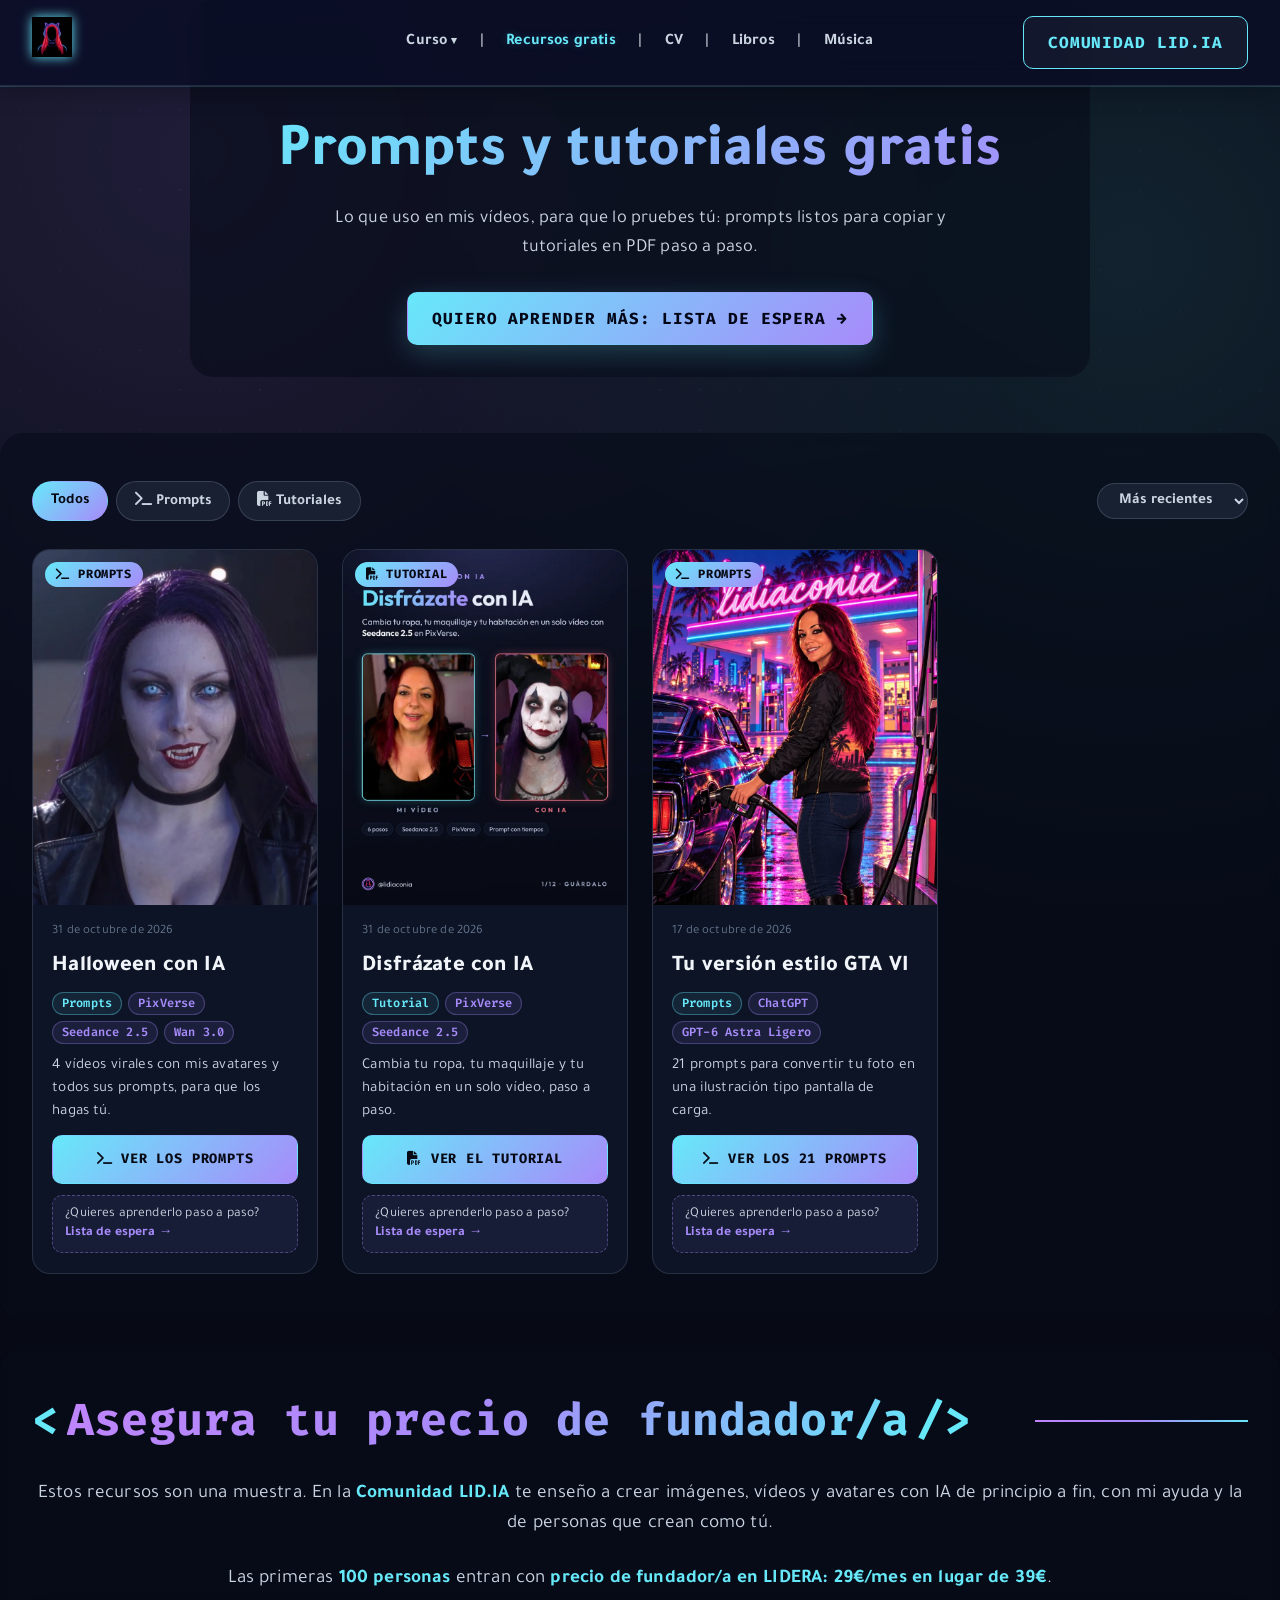
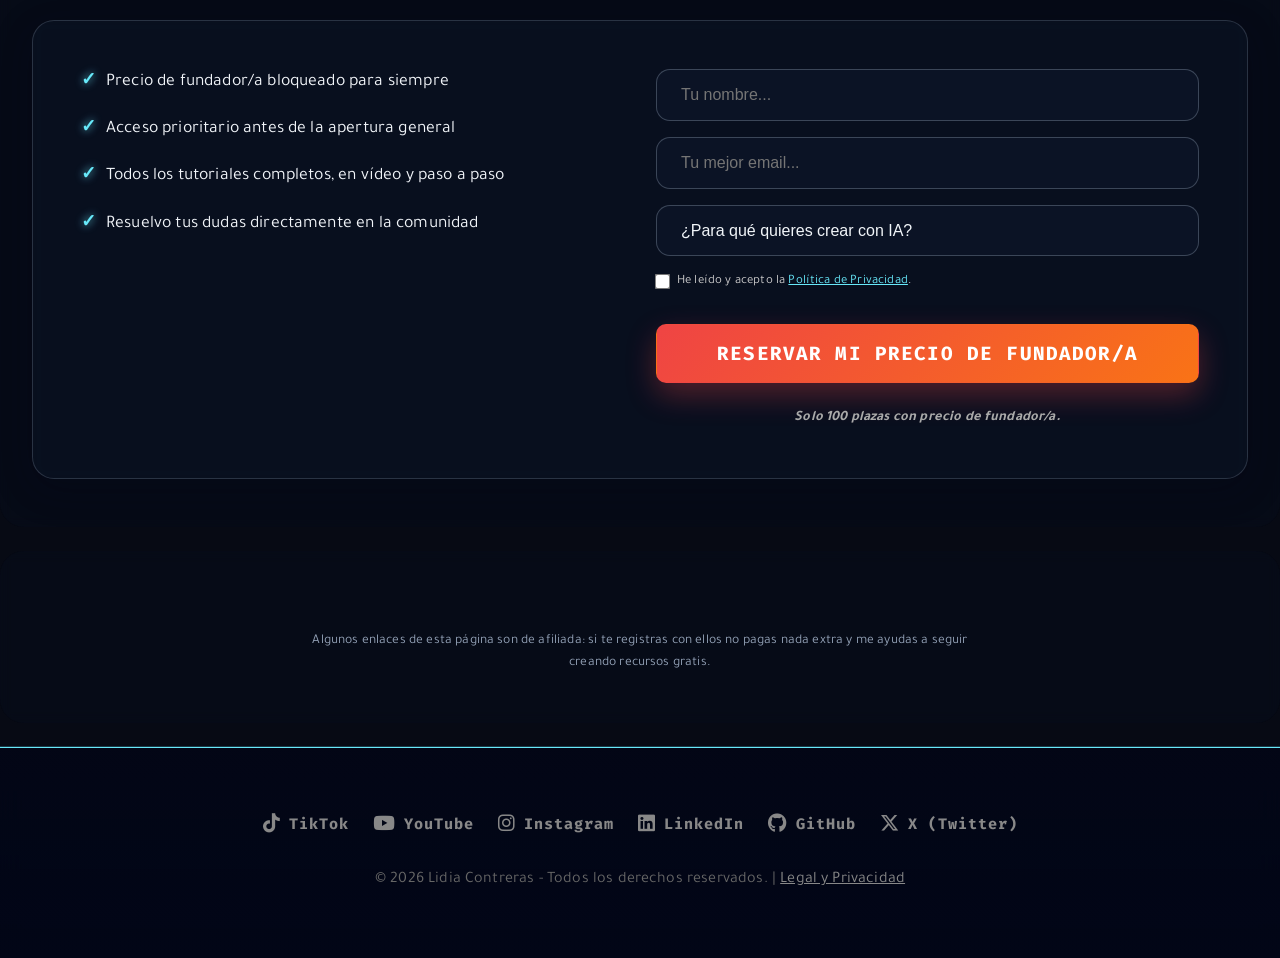
==== commit ea75ed92: "Halloween: crédito de «Romance oscuro» (Nyxia · Origen) con enlace a Música Co-Authored-By: Claude O" ====
--- a/recursos/index.html
+++ b/recursos/index.html
@@ -40,7 +40,7 @@
     <link href="https://fonts.googleapis.com/css2?family=Tajawal:wght@400;500;700;800;900&family=Fira+Code:wght@400;500;700&display=swap" rel="stylesheet">
     <!-- FontAwesome Icons -->
     <link rel="stylesheet" href="https://cdnjs.cloudflare.com/ajax/libs/font-awesome/6.5.2/css/all.min.css">
-    <link rel="stylesheet" href="/styles.css?v=20261031e">
+    <link rel="stylesheet" href="/styles.css?v=20261031f">
 </head>
 <body class="theme-recursos">
     <canvas id="particleCanvas"></canvas> <!-- Background -->
--- a/styles.css
+++ b/styles.css
@@ -5236,6 +5236,10 @@
     border-radius: 8px; padding: 0.7rem 0.9rem;
 }
 .rec-refnote i { color: #67e8f9; margin-right: 0.3rem; }
+.rec-refnote.rec-music { background: rgba(251, 113, 133, 0.07); border-left-color: #fb7185; }
+.rec-refnote.rec-music i { color: #fb7185; }
+.rec-refnote.rec-music a { color: #fb7185; font-weight: 700; text-decoration: none; white-space: nowrap; }
+.rec-refnote.rec-music a:hover { text-decoration: underline; }
 .rec-gallery {
     display: grid;
     grid-template-columns: repeat(auto-fill, minmax(250px, 1fr));
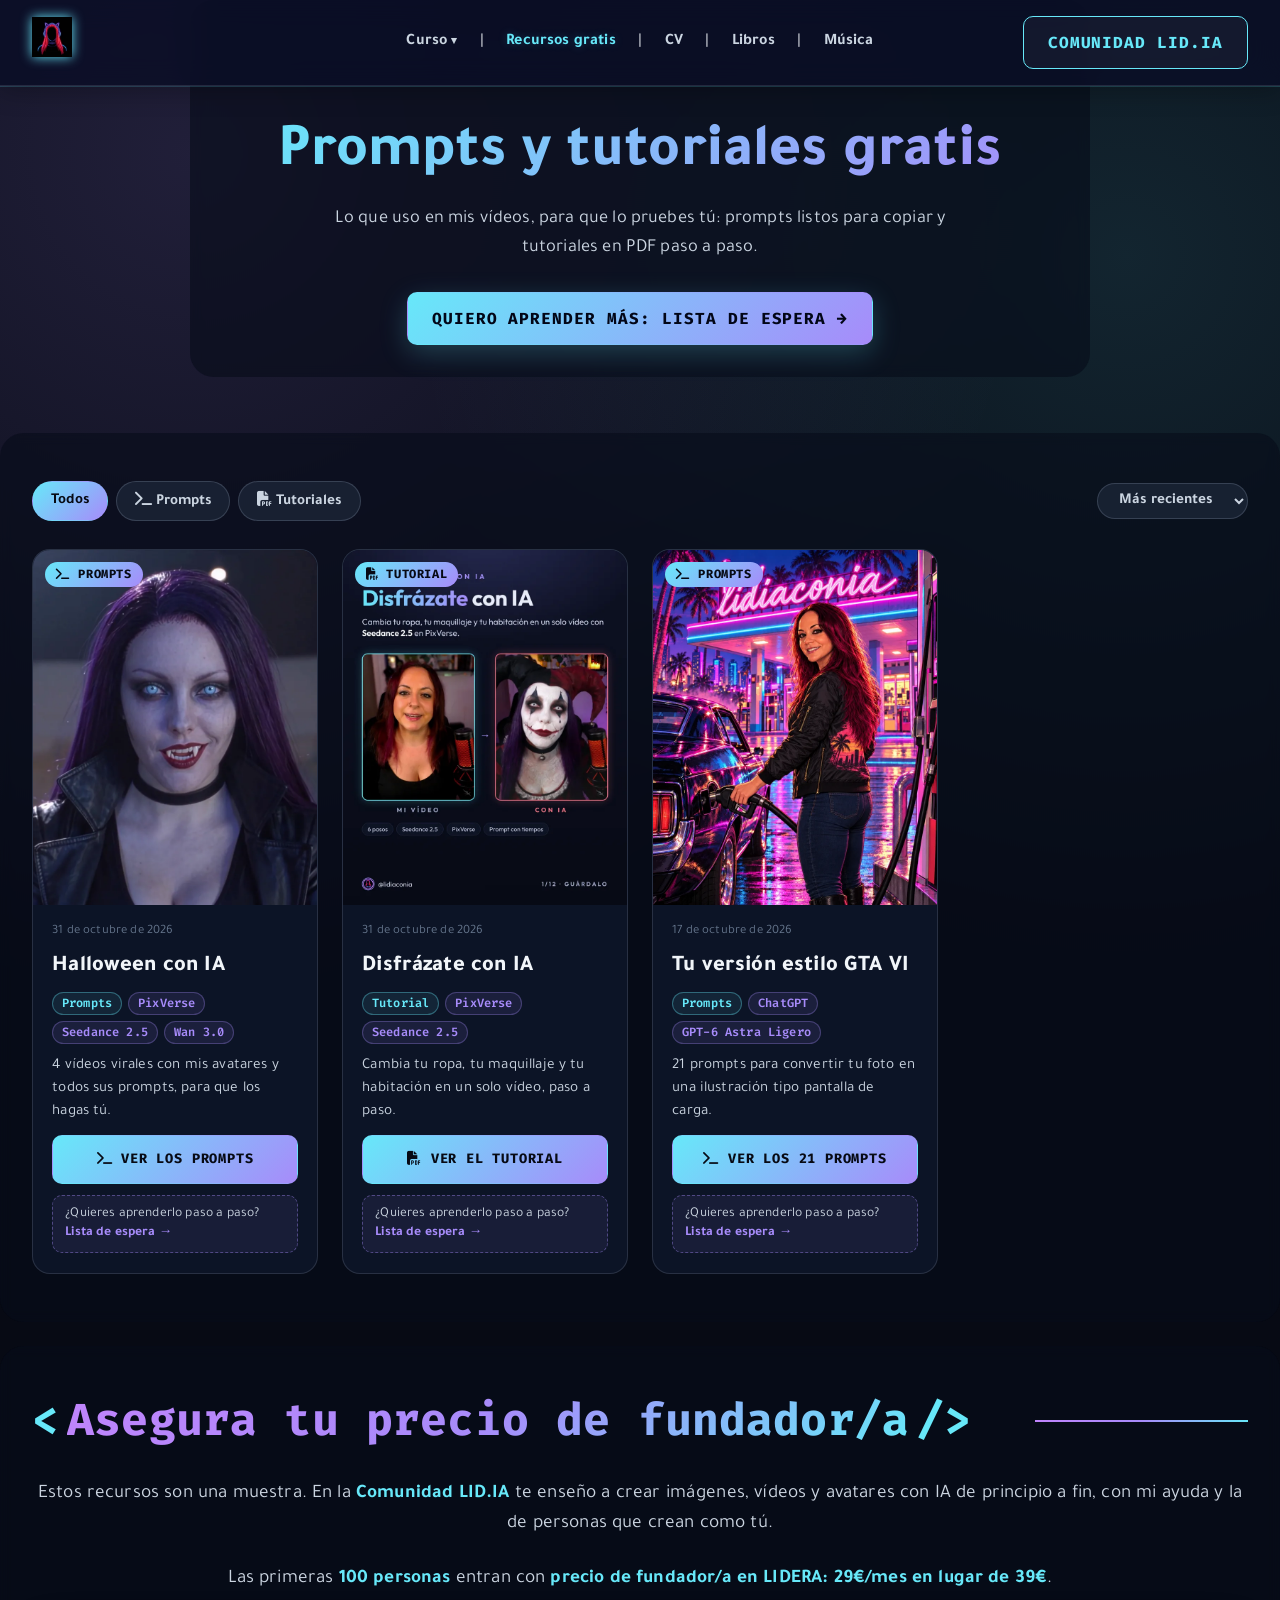
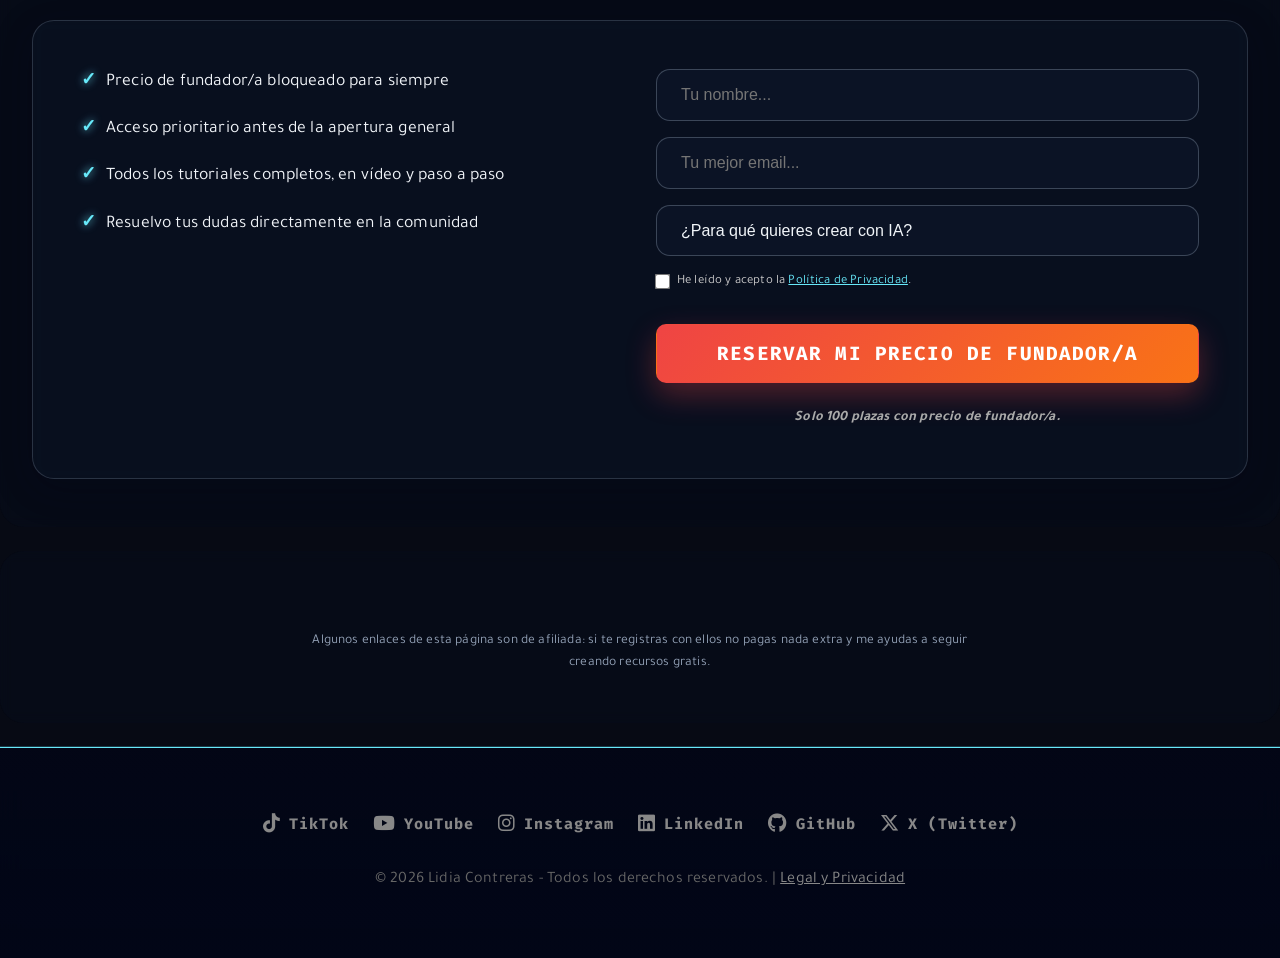
==== commit 4bbc1a55: "Recursos: la lista se pide sin caché para que los recursos nuevos salgan al momento Co-Authored-By: " ====
--- a/recursos/index.html
+++ b/recursos/index.html
@@ -196,7 +196,7 @@
     </footer>
 
     <script src="/script.js?v=20261030a"></script>
-    <script src="/recursos.js?v=20261031e"></script>
+    <script src="/recursos.js?v=20261031g"></script>
     <!-- Cloudflare Web Analytics --><script type='module' src='https://static.cloudflareinsights.com/beacon.min.js' data-cf-beacon='{"token": "f8934614dd854373b2e4546ebebf8414"}'></script><!-- End Cloudflare Web Analytics -->
 </body>
 </html>
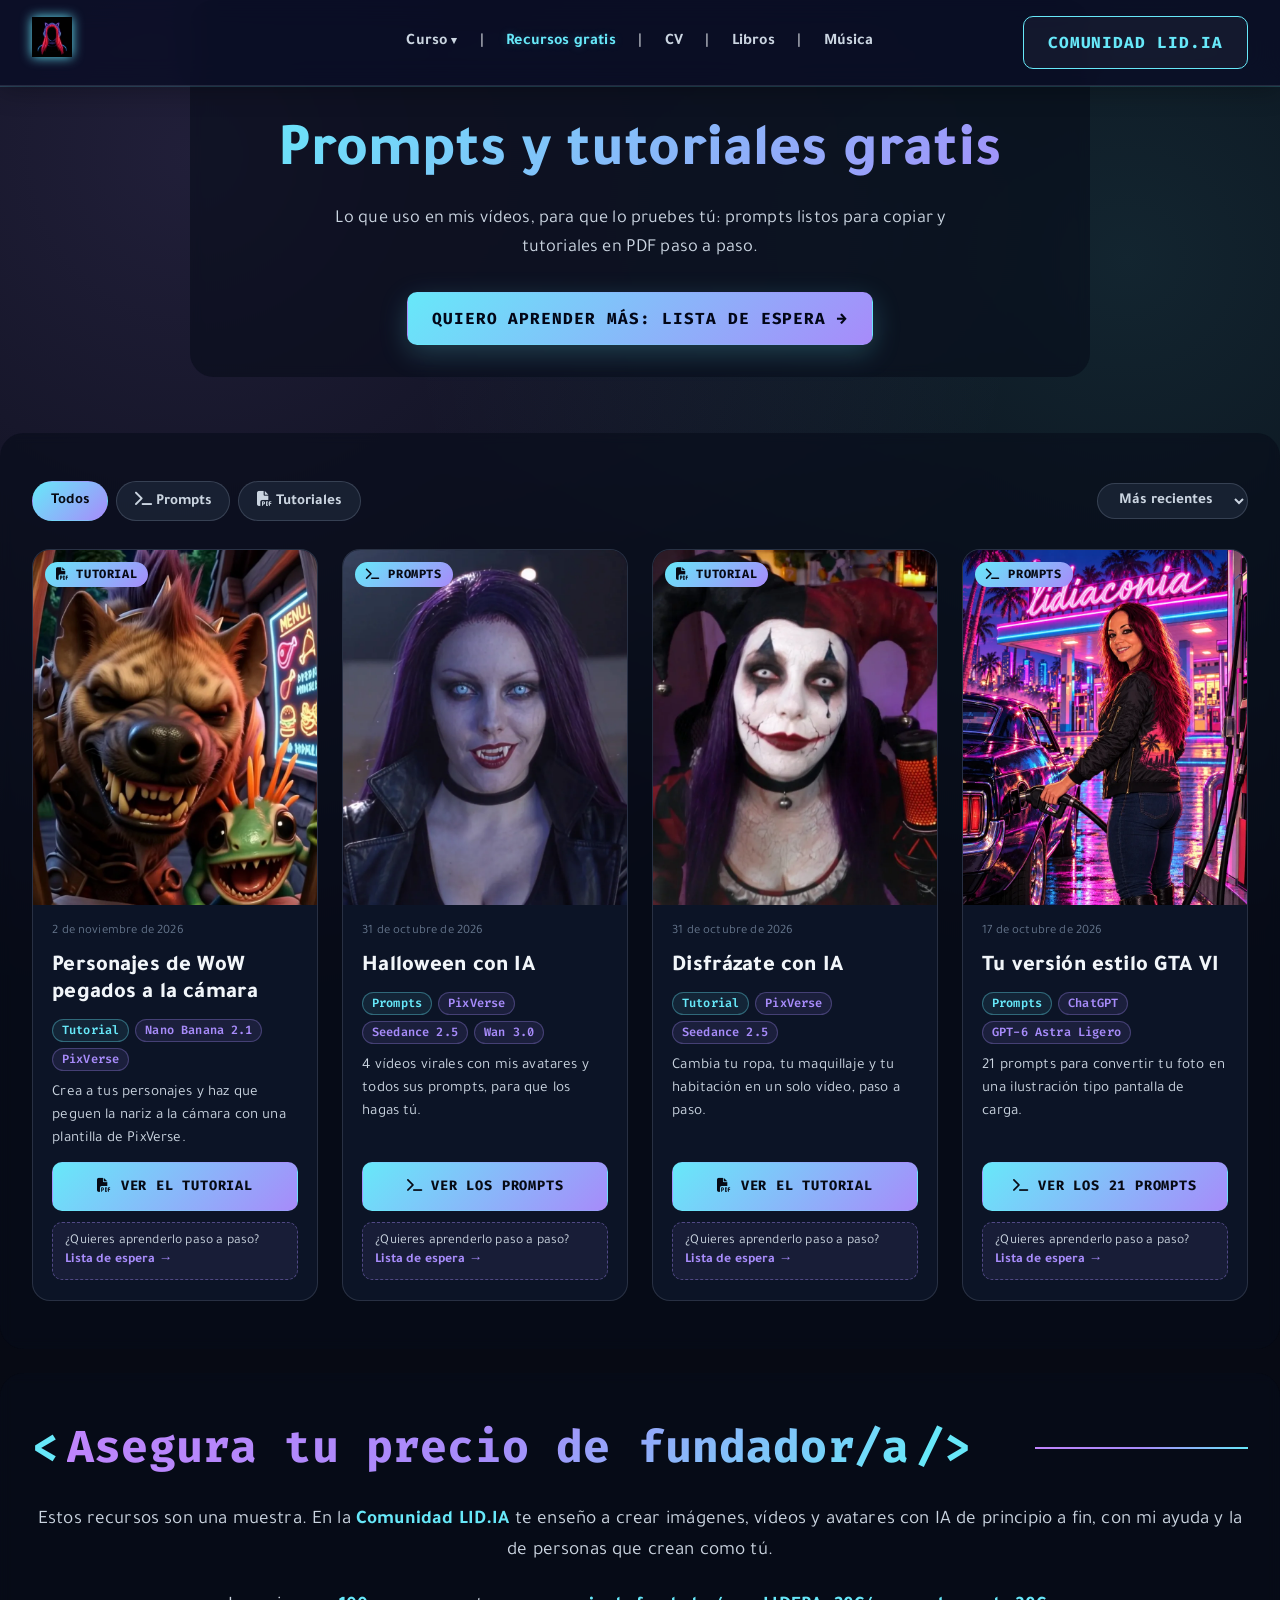
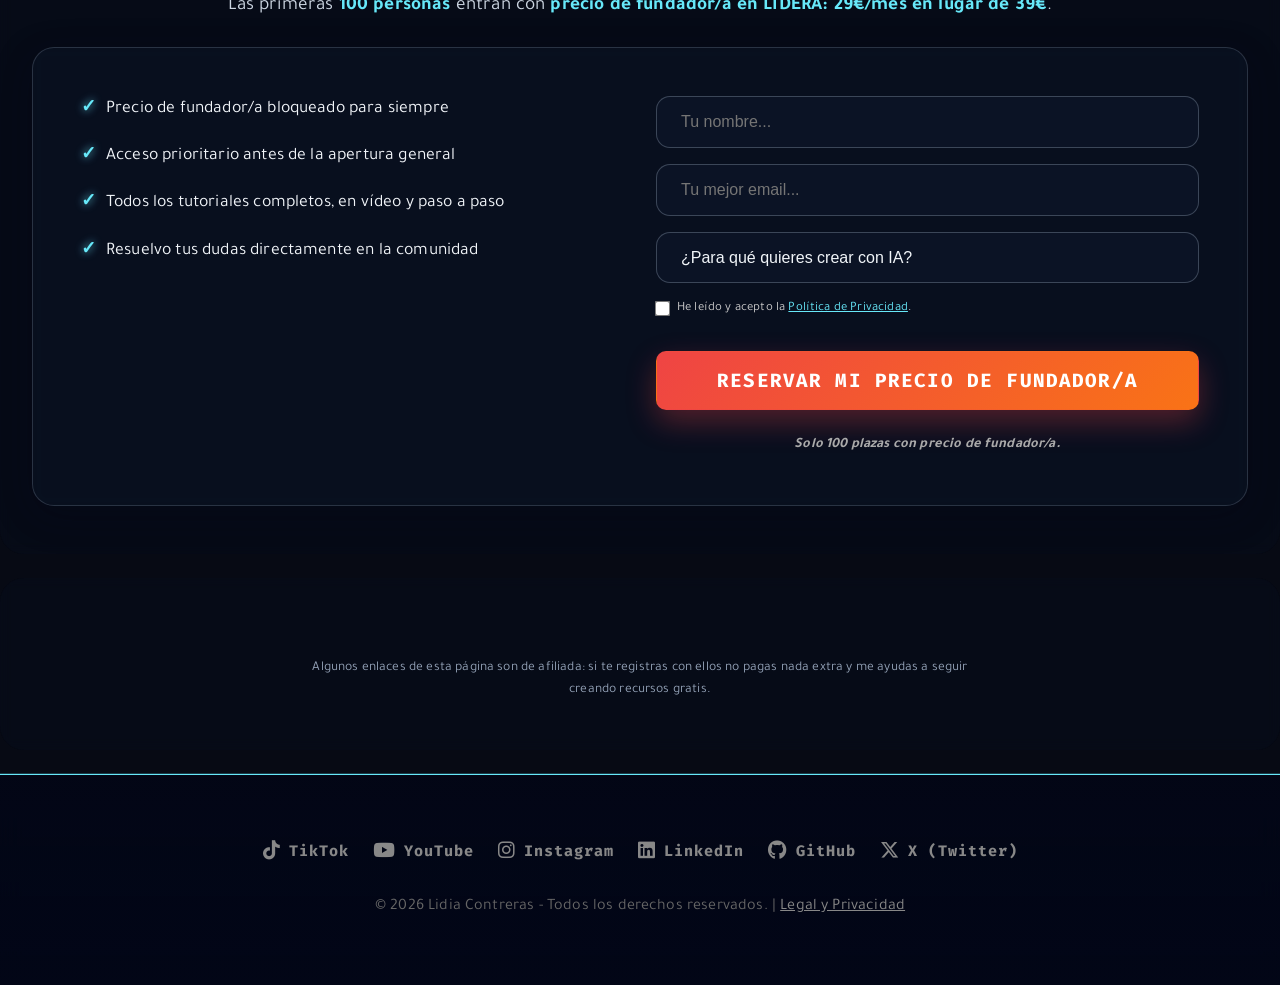
==== commit 7af82d98: "Añade el recurso Personajes de WoW pegados a la cámara - /recursos/wow/: vídeo, PDF, los 4 pasos y l" ====
--- a/recursos/index.html
+++ b/recursos/index.html
@@ -40,7 +40,7 @@
     <link href="https://fonts.googleapis.com/css2?family=Tajawal:wght@400;500;700;800;900&family=Fira+Code:wght@400;500;700&display=swap" rel="stylesheet">
     <!-- FontAwesome Icons -->
     <link rel="stylesheet" href="https://cdnjs.cloudflare.com/ajax/libs/font-awesome/6.5.2/css/all.min.css">
-    <link rel="stylesheet" href="/styles.css?v=20261031f">
+    <link rel="stylesheet" href="/styles.css?v=20261102a">
 </head>
 <body class="theme-recursos">
     <canvas id="particleCanvas"></canvas> <!-- Background -->
--- a/styles.css
+++ b/styles.css
@@ -5271,6 +5271,53 @@
 }
 .rec-credits img { width: 40px; height: 40px; filter: drop-shadow(0 0 6px rgba(103, 232, 249, 0.5)); }
 
+/* Cabecera con vídeo (p. ej. WoW): en el móvil va título → vídeo → botón */
+.rec-split {
+    grid-template-areas: "media head" "media body";
+    grid-template-rows: auto 1fr;
+    row-gap: 0;
+}
+.rec-split .rec-head { grid-area: head; }
+.rec-split .rec-body { grid-area: body; align-self: start; padding: 0; gap: 0; display: block; }
+.rec-split .rec-media {
+    grid-area: media;
+    width: 100%; height: auto; aspect-ratio: 9 / 16; display: block;
+    background: #000; border-radius: 18px;
+    border: 1px solid rgba(148, 163, 184, 0.25);
+    box-shadow: 0 20px 50px rgba(0, 0, 0, 0.45), 0 0 40px rgba(167, 139, 250, 0.15);
+}
+.rec-intro { color: #cbd5e1; margin: 0 0 0.9rem; }
+.rec-intro strong { color: #f1f5f9; }
+.rec-hw .rec-gallery { margin-top: 1rem; }
+.rec-hw > .rec-code { margin-bottom: 1.25rem; }
+
+/* Pasos numerados con imágenes */
+.rec-pasos { list-style: none; padding: 0; margin: 0; display: grid; gap: 1.25rem; }
+.rec-pasos > li {
+    display: flex; gap: 1rem; align-items: flex-start;
+    background: rgba(15, 23, 42, 0.85);
+    border: 1px solid rgba(148, 163, 184, 0.2);
+    border-radius: 16px;
+    padding: 1.1rem 1.2rem;
+}
+.rec-pasos > li > div { flex: 1; min-width: 0; }
+.rec-paso-n {
+    flex: 0 0 40px; height: 40px; border-radius: 12px;
+    display: grid; place-items: center;
+    font: 700 1.1rem var(--font-code); color: #070a14;
+    background: linear-gradient(135deg, #67e8f9, #a78bfa);
+}
+body[class*="theme-"] .rec-pasos h3 { font-size: 1.15rem; margin: 0.35rem 0 0.4rem; }
+.rec-pasos p { color: #cbd5e1; margin: 0 0 0.6rem; line-height: 1.55; }
+.rec-pasos p strong { color: #f1f5f9; }
+.rec-strip { display: grid; grid-template-columns: repeat(3, minmax(0, 160px)); gap: 0.6rem; margin-top: 0.8rem; }
+.rec-strip img {
+    width: 100%; aspect-ratio: 9 / 16; object-fit: cover; display: block;
+    border-radius: 10px; border: 1px solid rgba(148, 163, 184, 0.2);
+}
+.rec-strip-app { grid-template-columns: repeat(2, minmax(0, 180px)); }
+.rec-strip-app img { aspect-ratio: auto; object-fit: contain; background: #000; }
+
 /* Lista de prompts */
 .rec-howto {
     margin-top: 1.5rem;
@@ -5334,6 +5381,10 @@
     .rec-detail-img { max-width: 260px; margin: 0 auto; }
     .rec-actions .btn.rec-main { width: 100%; }
     .rec-toolbar { justify-content: center; }
+    .rec-split { grid-template-areas: "head" "media" "body"; grid-template-rows: auto; row-gap: 1.25rem; }
+    .rec-split .rec-media { max-width: 280px; margin: 0 auto; }
+    .rec-pasos > li { padding: 1rem; gap: 0.8rem; }
+    .rec-paso-n { flex-basis: 34px; height: 34px; font-size: 1rem; }
     .rec-hw-grid { grid-template-columns: 1fr; gap: 1.25rem; }
     .rec-hw-video { max-width: 320px; margin: 0 auto; }
     /* La tarjeta final tiene que caber en un vídeo 16:9 de ~190 px de alto */
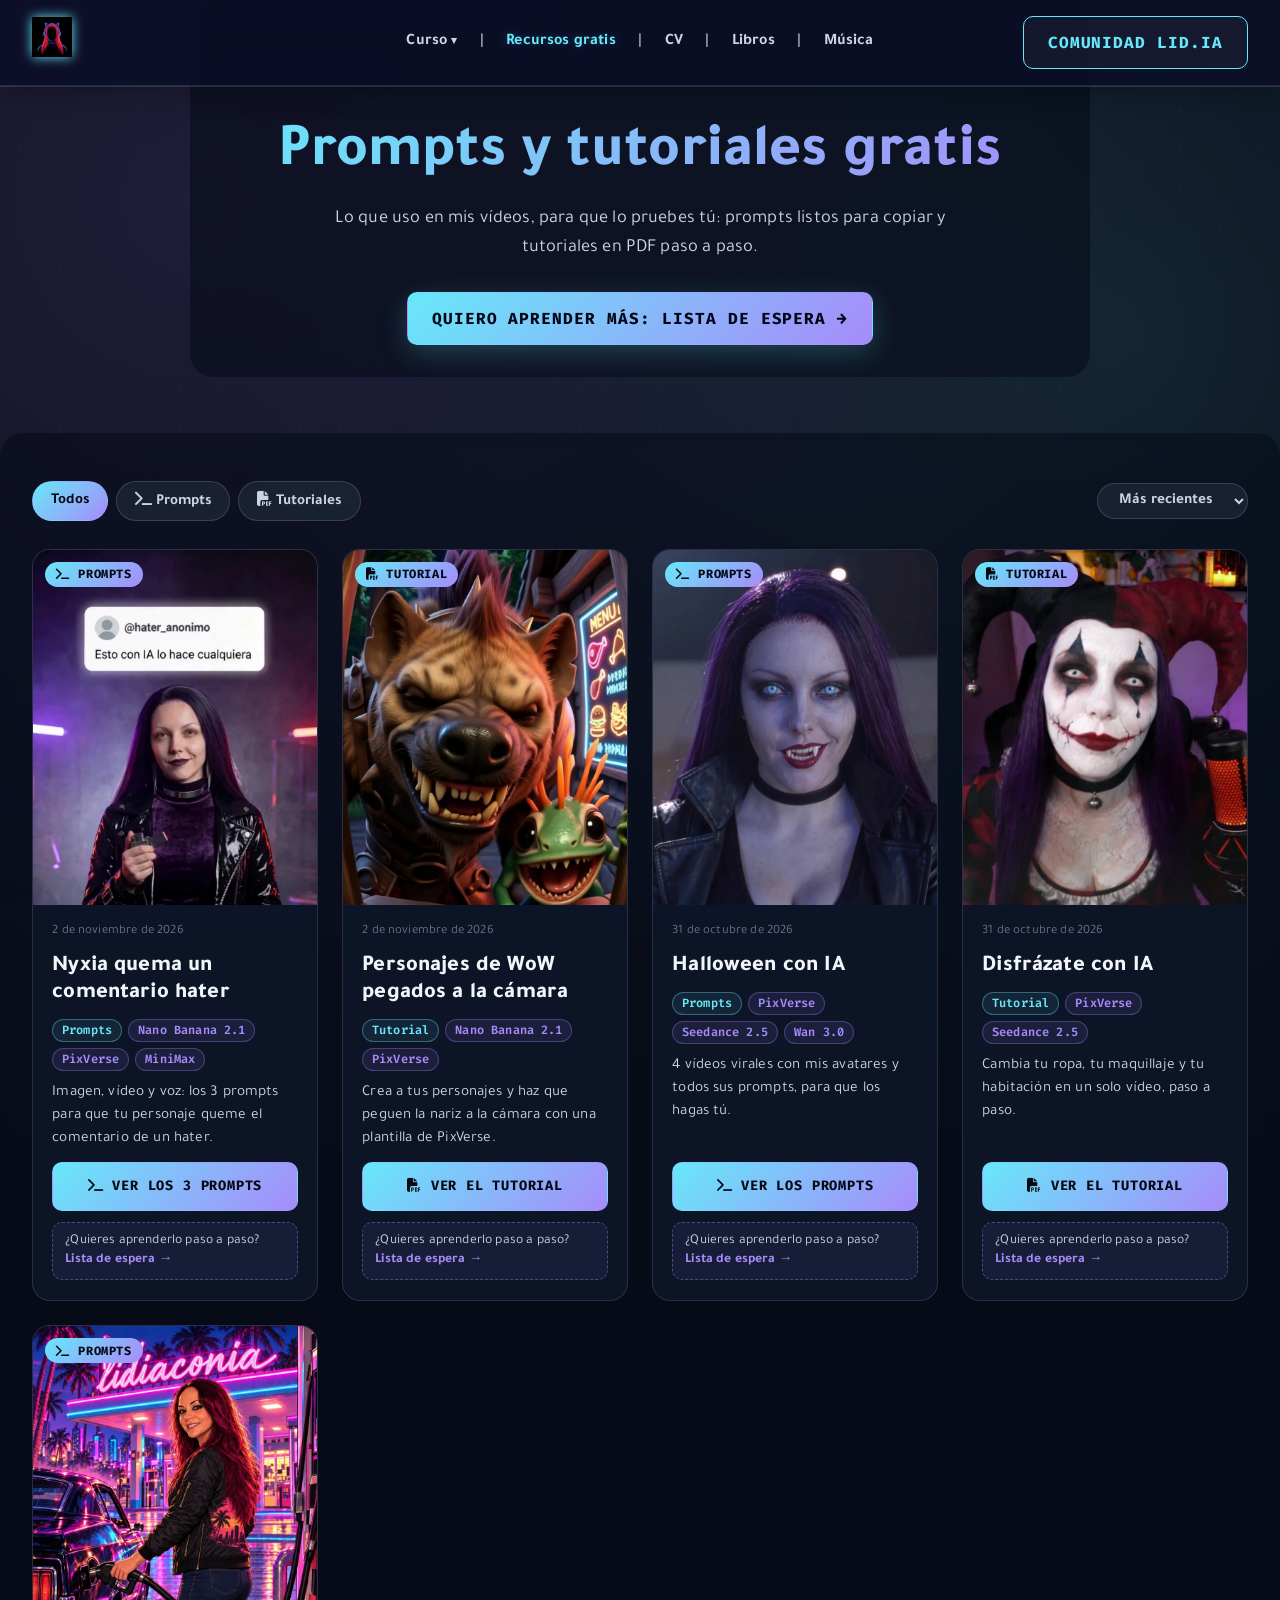
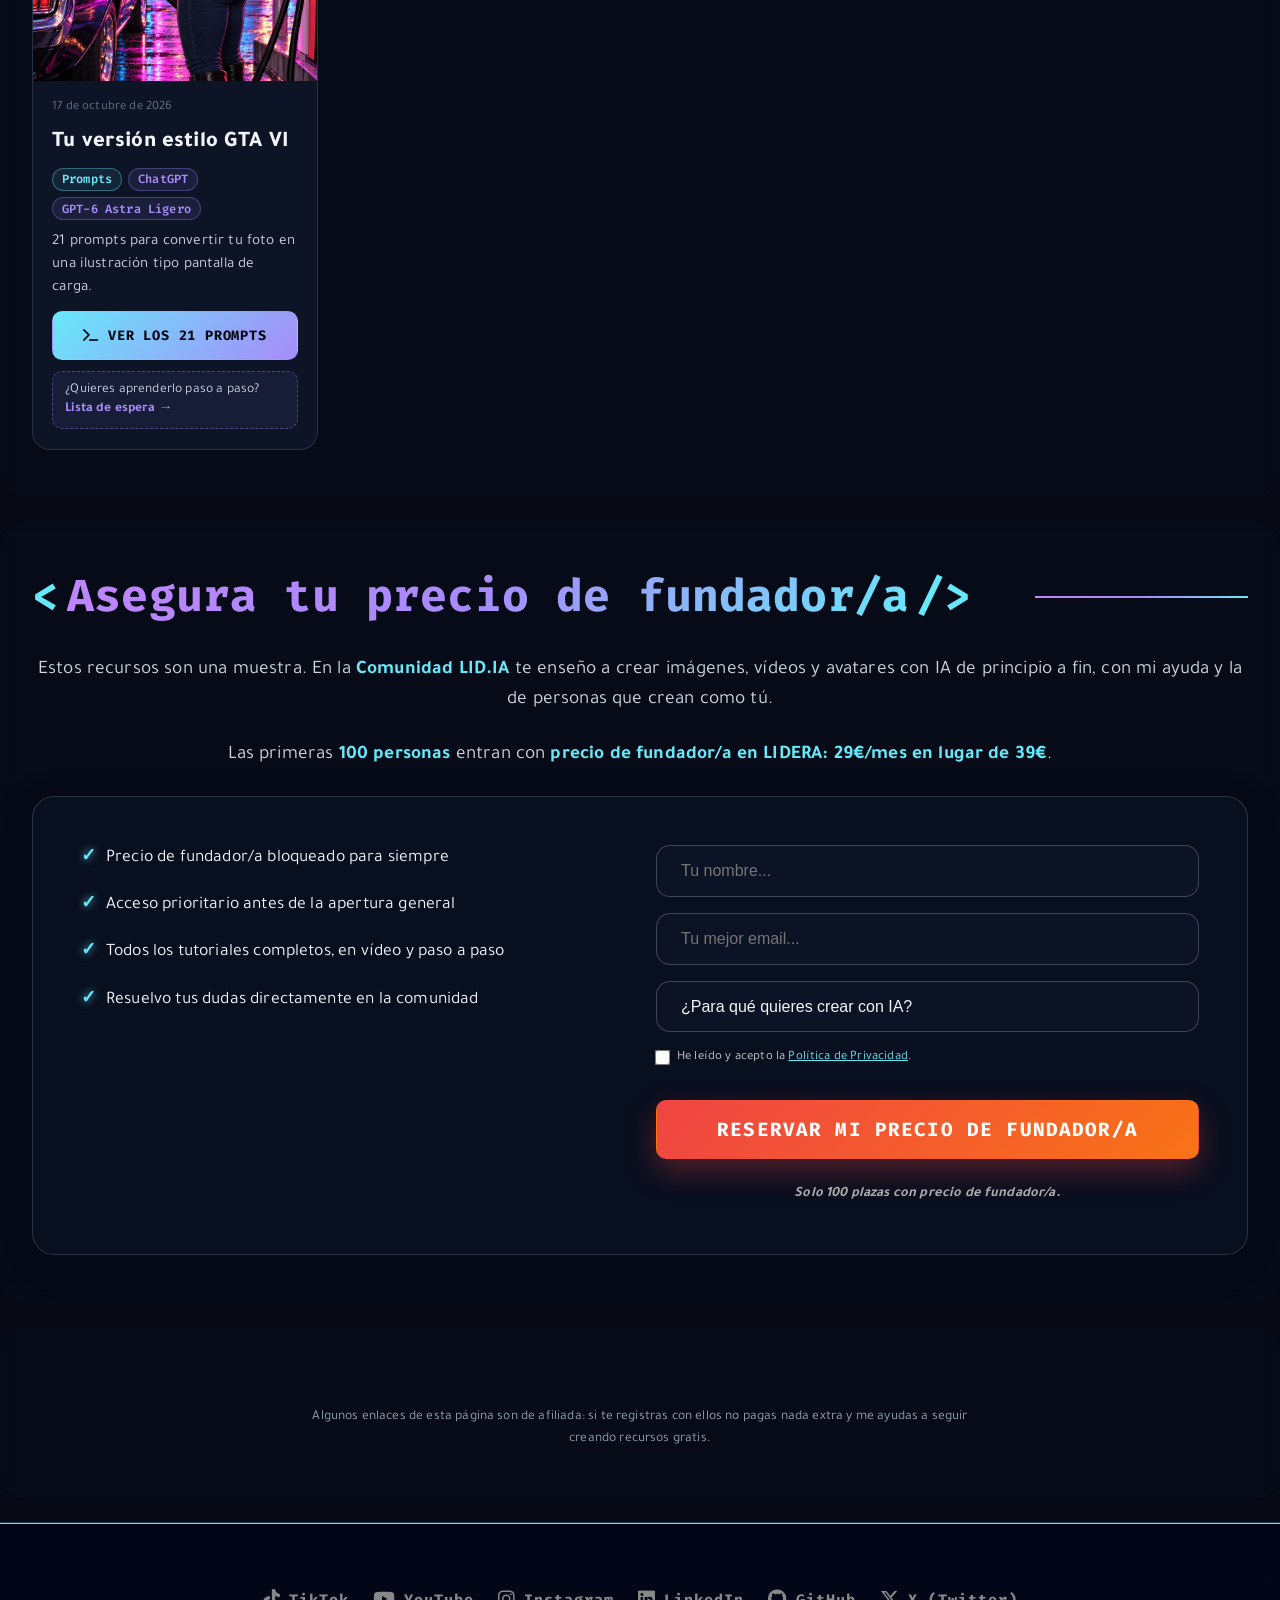
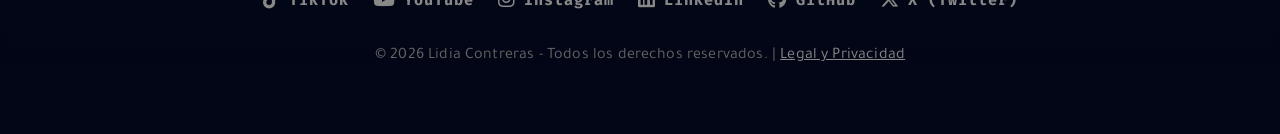
==== commit 43dc4b6b: "Añade el recurso Nyxia quema un comentario hater (3 prompts, formato GTA) - /recursos/fuego/: imagen" ====
--- a/recursos/index.html
+++ b/recursos/index.html
@@ -40,7 +40,7 @@
     <link href="https://fonts.googleapis.com/css2?family=Tajawal:wght@400;500;700;800;900&family=Fira+Code:wght@400;500;700&display=swap" rel="stylesheet">
     <!-- FontAwesome Icons -->
     <link rel="stylesheet" href="https://cdnjs.cloudflare.com/ajax/libs/font-awesome/6.5.2/css/all.min.css">
-    <link rel="stylesheet" href="/styles.css?v=20261102a">
+    <link rel="stylesheet" href="/styles.css?v=20261102b">
 </head>
 <body class="theme-recursos">
     <canvas id="particleCanvas"></canvas> <!-- Background -->
--- a/styles.css
+++ b/styles.css
@@ -5286,6 +5286,7 @@
     border: 1px solid rgba(148, 163, 184, 0.25);
     box-shadow: 0 20px 50px rgba(0, 0, 0, 0.45), 0 0 40px rgba(167, 139, 250, 0.15);
 }
+.rec-fuego-video { max-width: 360px; margin: 0 auto; }
 .rec-intro { color: #cbd5e1; margin: 0 0 0.9rem; }
 .rec-intro strong { color: #f1f5f9; }
 .rec-hw .rec-gallery { margin-top: 1rem; }
@@ -5330,6 +5331,7 @@
 body[class*="theme-"] .rec-howto h2:not(:first-child) { margin-top: 1.25rem; }
 .rec-howto ol, .rec-howto ul { padding-left: 1.3rem; color: #e2e8f0; }
 .rec-howto li { margin-bottom: 0.5rem; }
+.rec-howto a { color: #67e8f9; font-weight: 700; }
 .rec-howto code {
     font-family: var(--font-code); font-size: 0.8rem; color: #67e8f9;
     background: rgba(103, 232, 249, 0.08); padding: 0.1rem 0.35rem; border-radius: 6px; word-break: break-word;
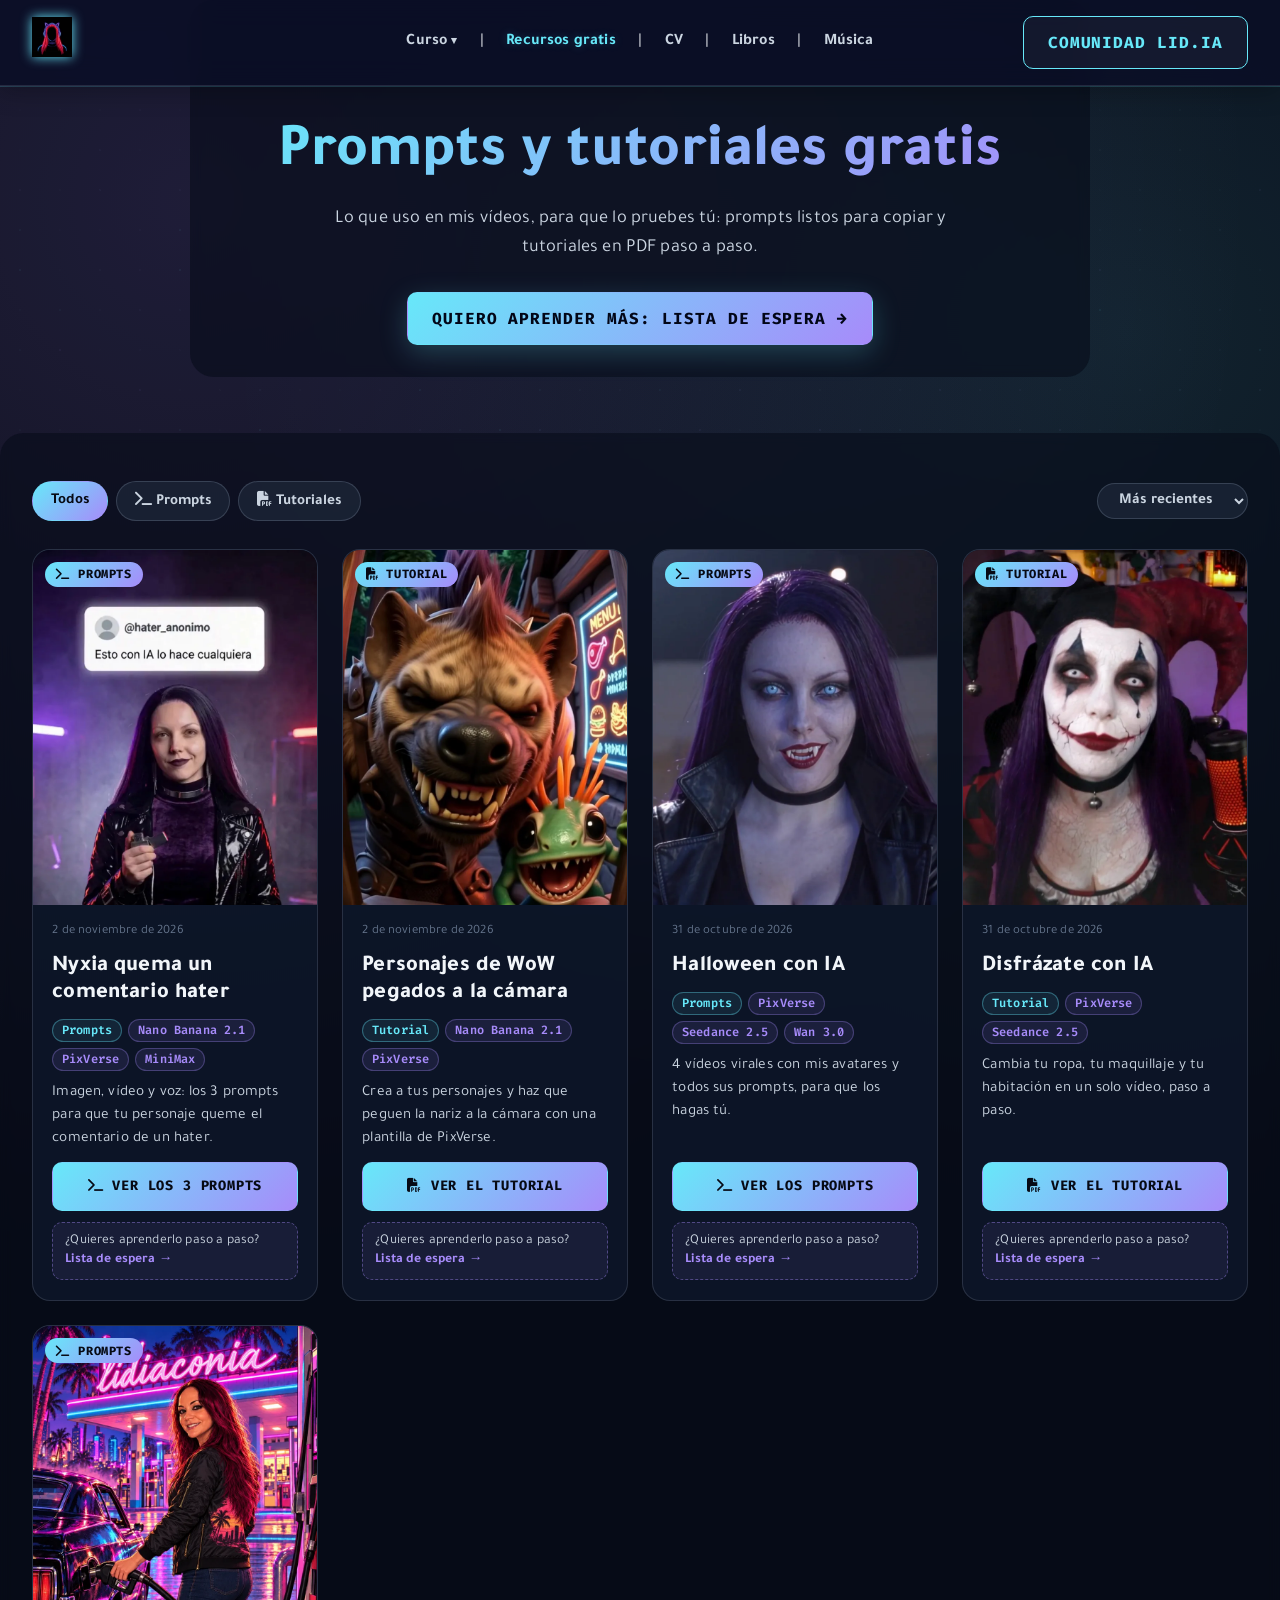
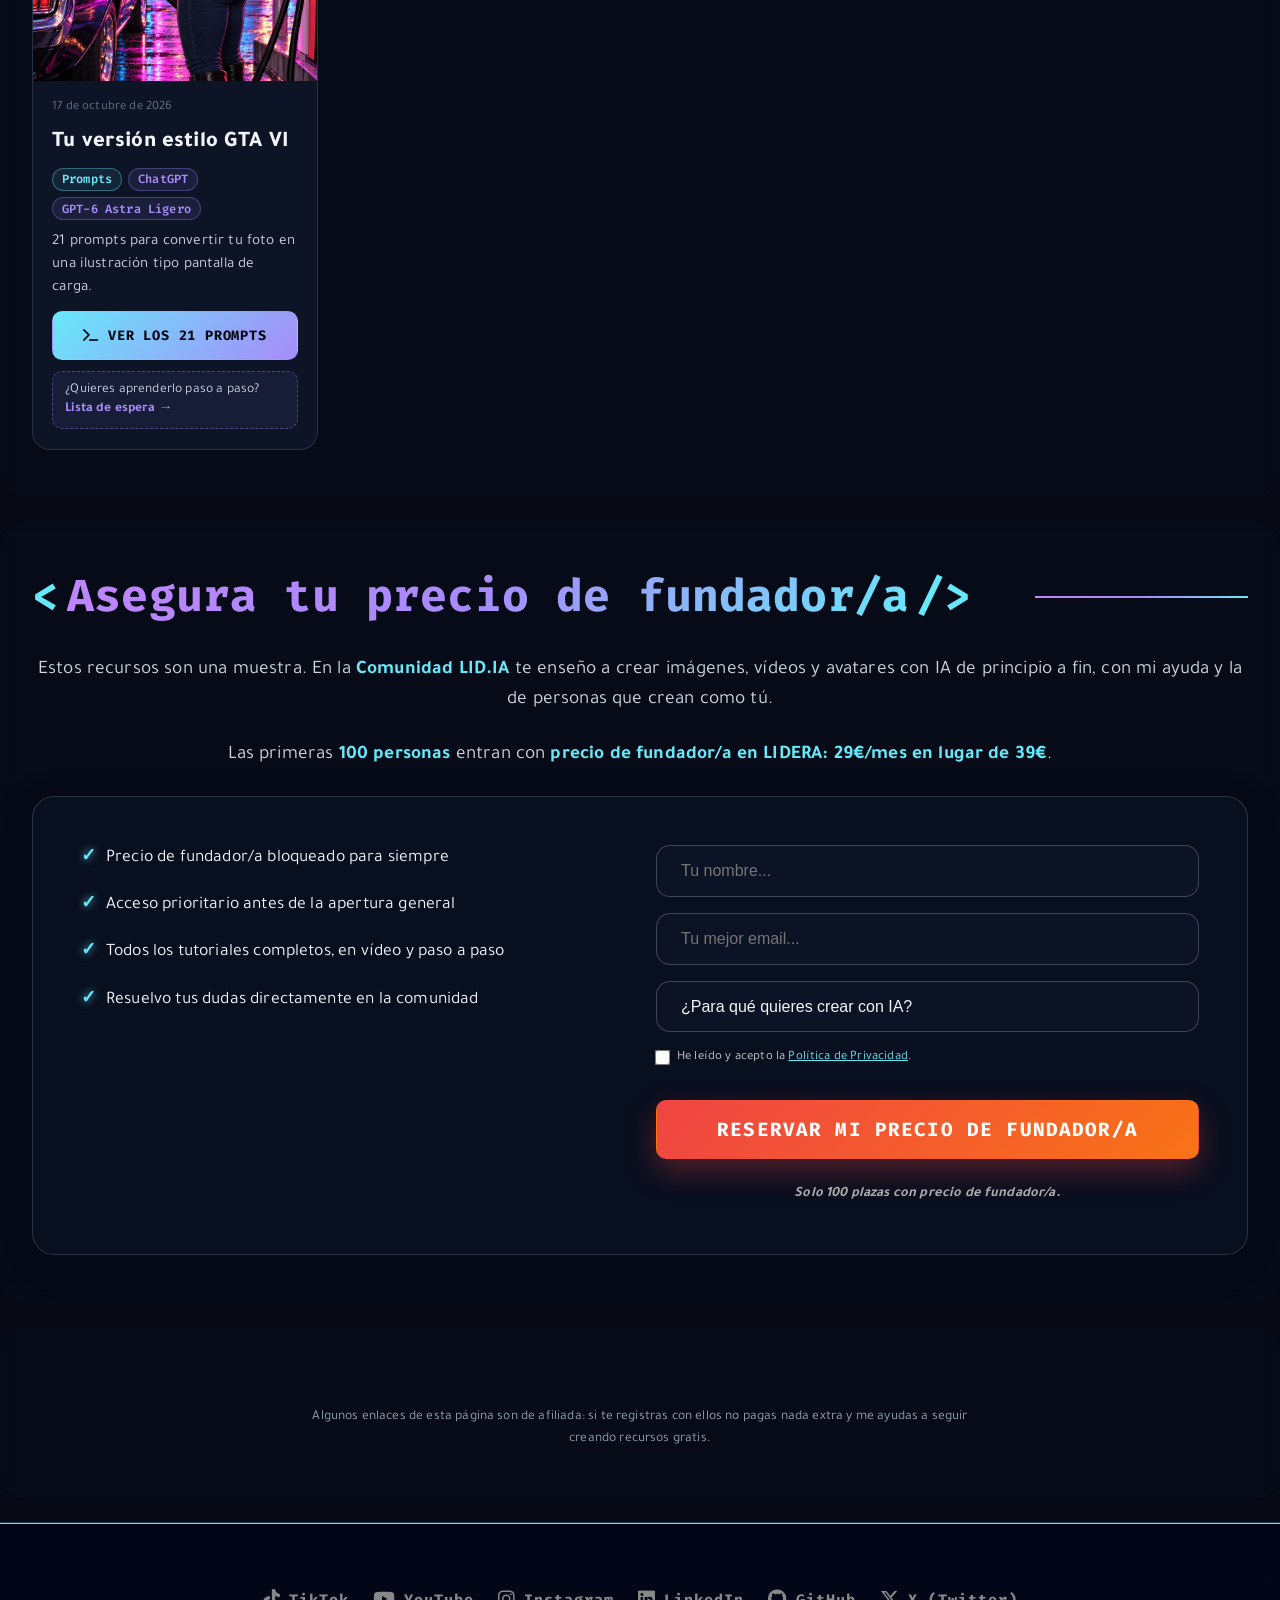
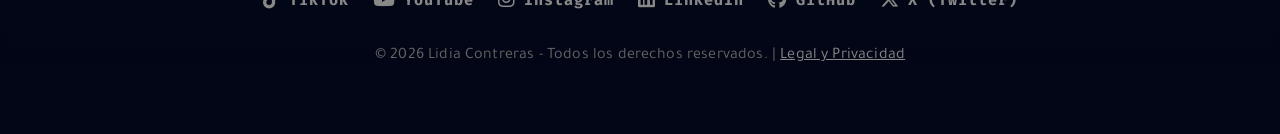
==== commit 7366305a: "Fuego: botón Probar ElevenLabs junto a Probar PixVerse Co-Authored-By: Claude Opus 5.5 <noreply@anth" ====
--- a/recursos/index.html
+++ b/recursos/index.html
@@ -40,7 +40,7 @@
     <link href="https://fonts.googleapis.com/css2?family=Tajawal:wght@400;500;700;800;900&family=Fira+Code:wght@400;500;700&display=swap" rel="stylesheet">
     <!-- FontAwesome Icons -->
     <link rel="stylesheet" href="https://cdnjs.cloudflare.com/ajax/libs/font-awesome/6.5.2/css/all.min.css">
-    <link rel="stylesheet" href="/styles.css?v=20261102b">
+    <link rel="stylesheet" href="/styles.css?v=20261102c">
 </head>
 <body class="theme-recursos">
     <canvas id="particleCanvas"></canvas> <!-- Background -->
--- a/styles.css
+++ b/styles.css
@@ -5265,6 +5265,7 @@
 .rec-pixverse { text-align: center; }
 body[class*="theme-"] .rec-pixverse h2 { font-size: clamp(1.3rem, 3vw, 1.8rem); margin-bottom: 1.25rem; }
 .rec-pixverse .btn.rec-main { display: inline-block; font-size: 1rem; padding: 1rem 1.6rem; }
+.rec-pixverse-btns { display: flex; flex-wrap: wrap; justify-content: center; gap: 0.75rem; }
 .rec-credits {
     display: flex; align-items: center; justify-content: center; gap: 0.75rem;
     color: #94a3b8; font-size: 0.9rem; text-align: center; flex-wrap: wrap;
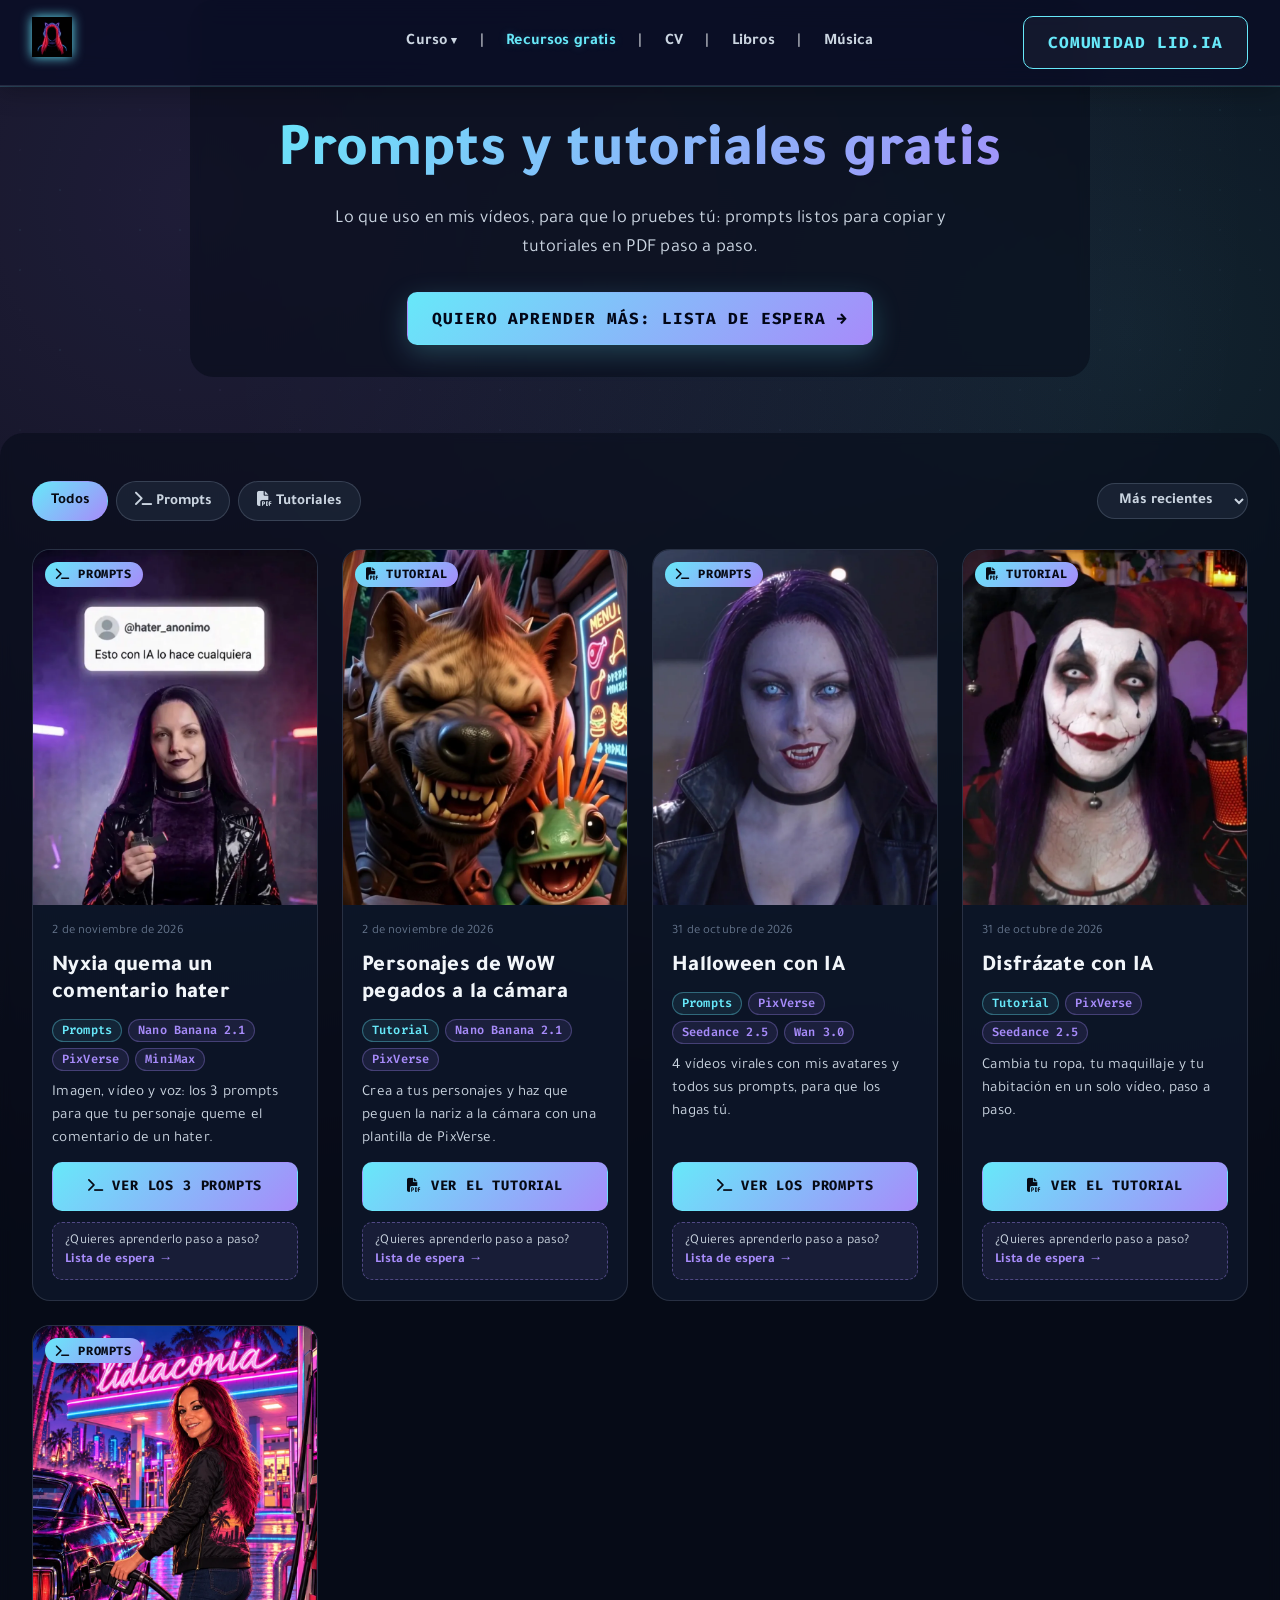
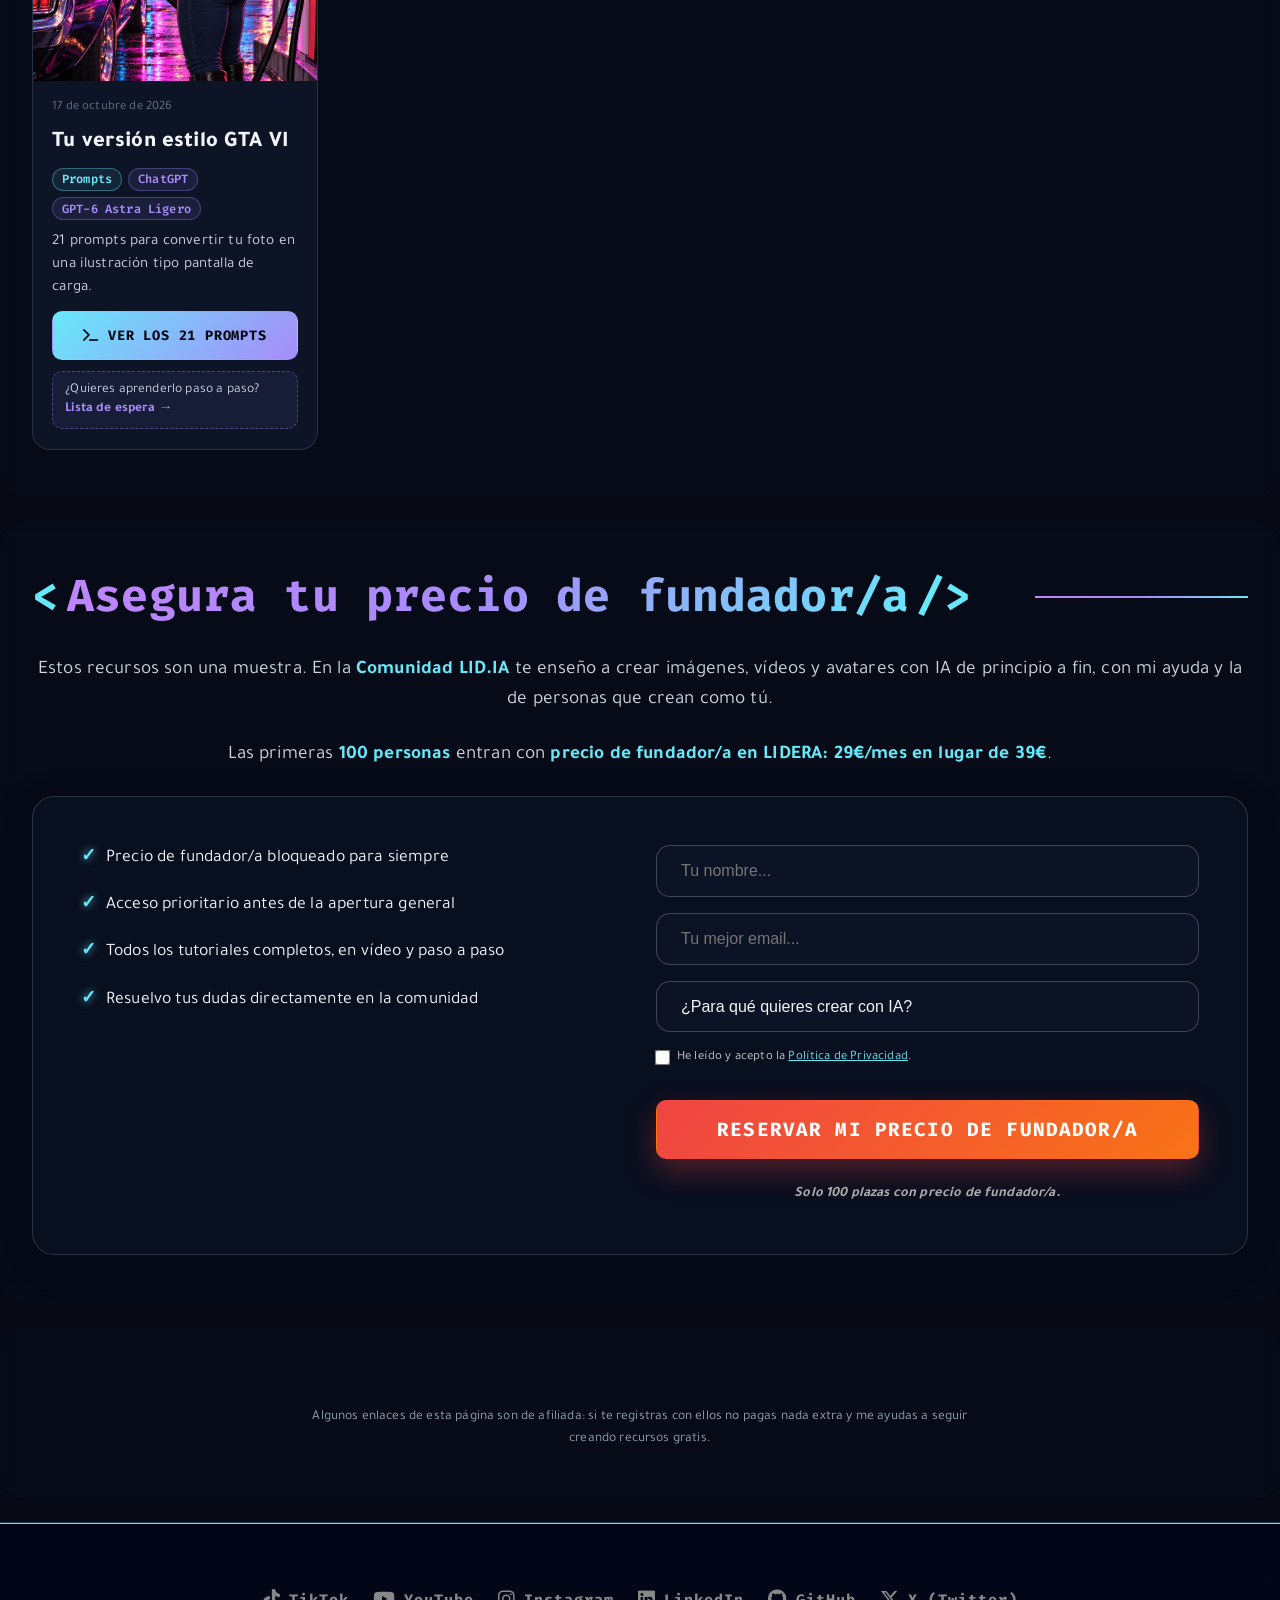
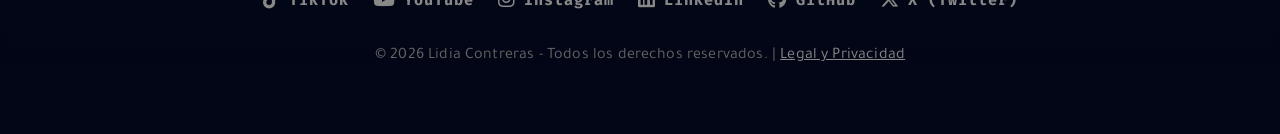
==== commit aefb0242: "Recursos: contador de visitas y clics con GoatCounter (sin cookies) - Eventos <recurso>/<acción>: pd" ====
--- a/recursos/index.html
+++ b/recursos/index.html
@@ -196,7 +196,7 @@
     </footer>
 
     <script src="/script.js?v=20261030a"></script>
-    <script src="/recursos.js?v=20261031g"></script>
+    <script src="/recursos.js?v=20261102a"></script>
     <!-- Cloudflare Web Analytics --><script type='module' src='https://static.cloudflareinsights.com/beacon.min.js' data-cf-beacon='{"token": "f8934614dd854373b2e4546ebebf8414"}'></script><!-- End Cloudflare Web Analytics -->
 </body>
 </html>
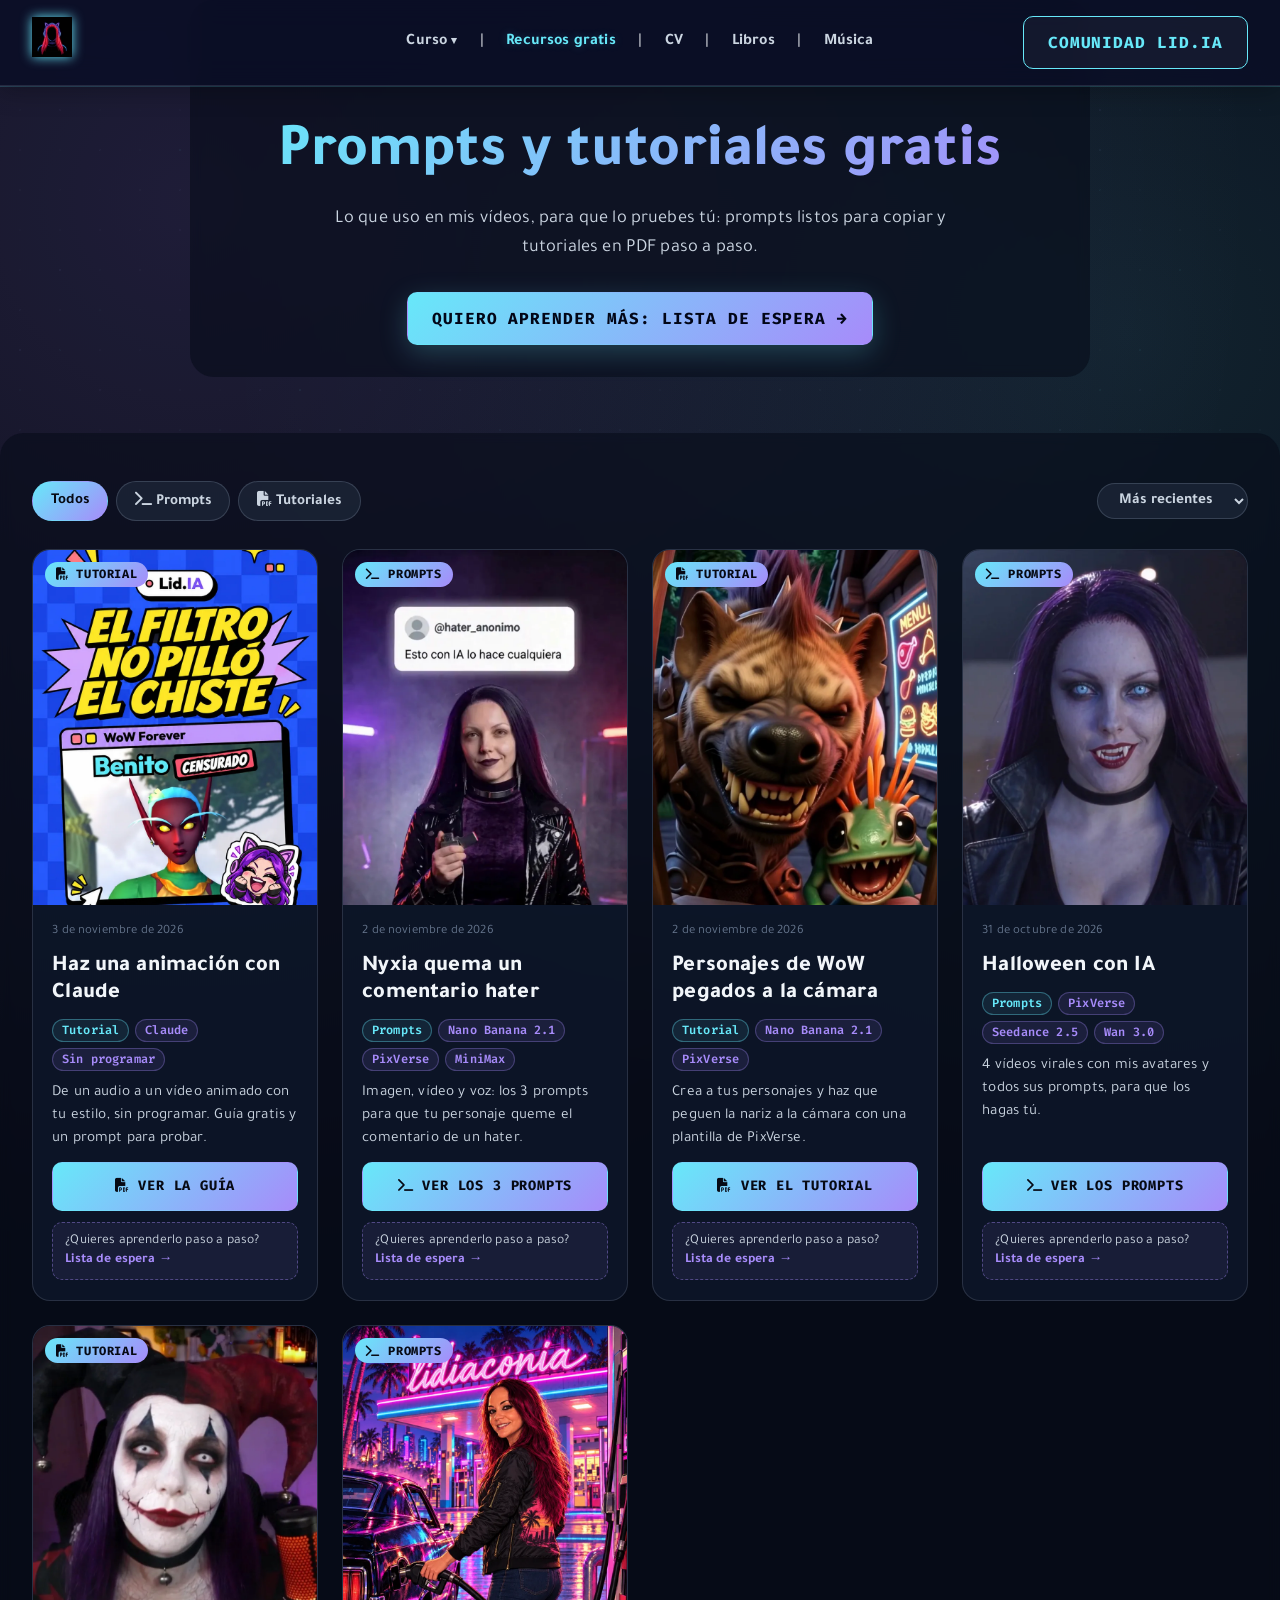
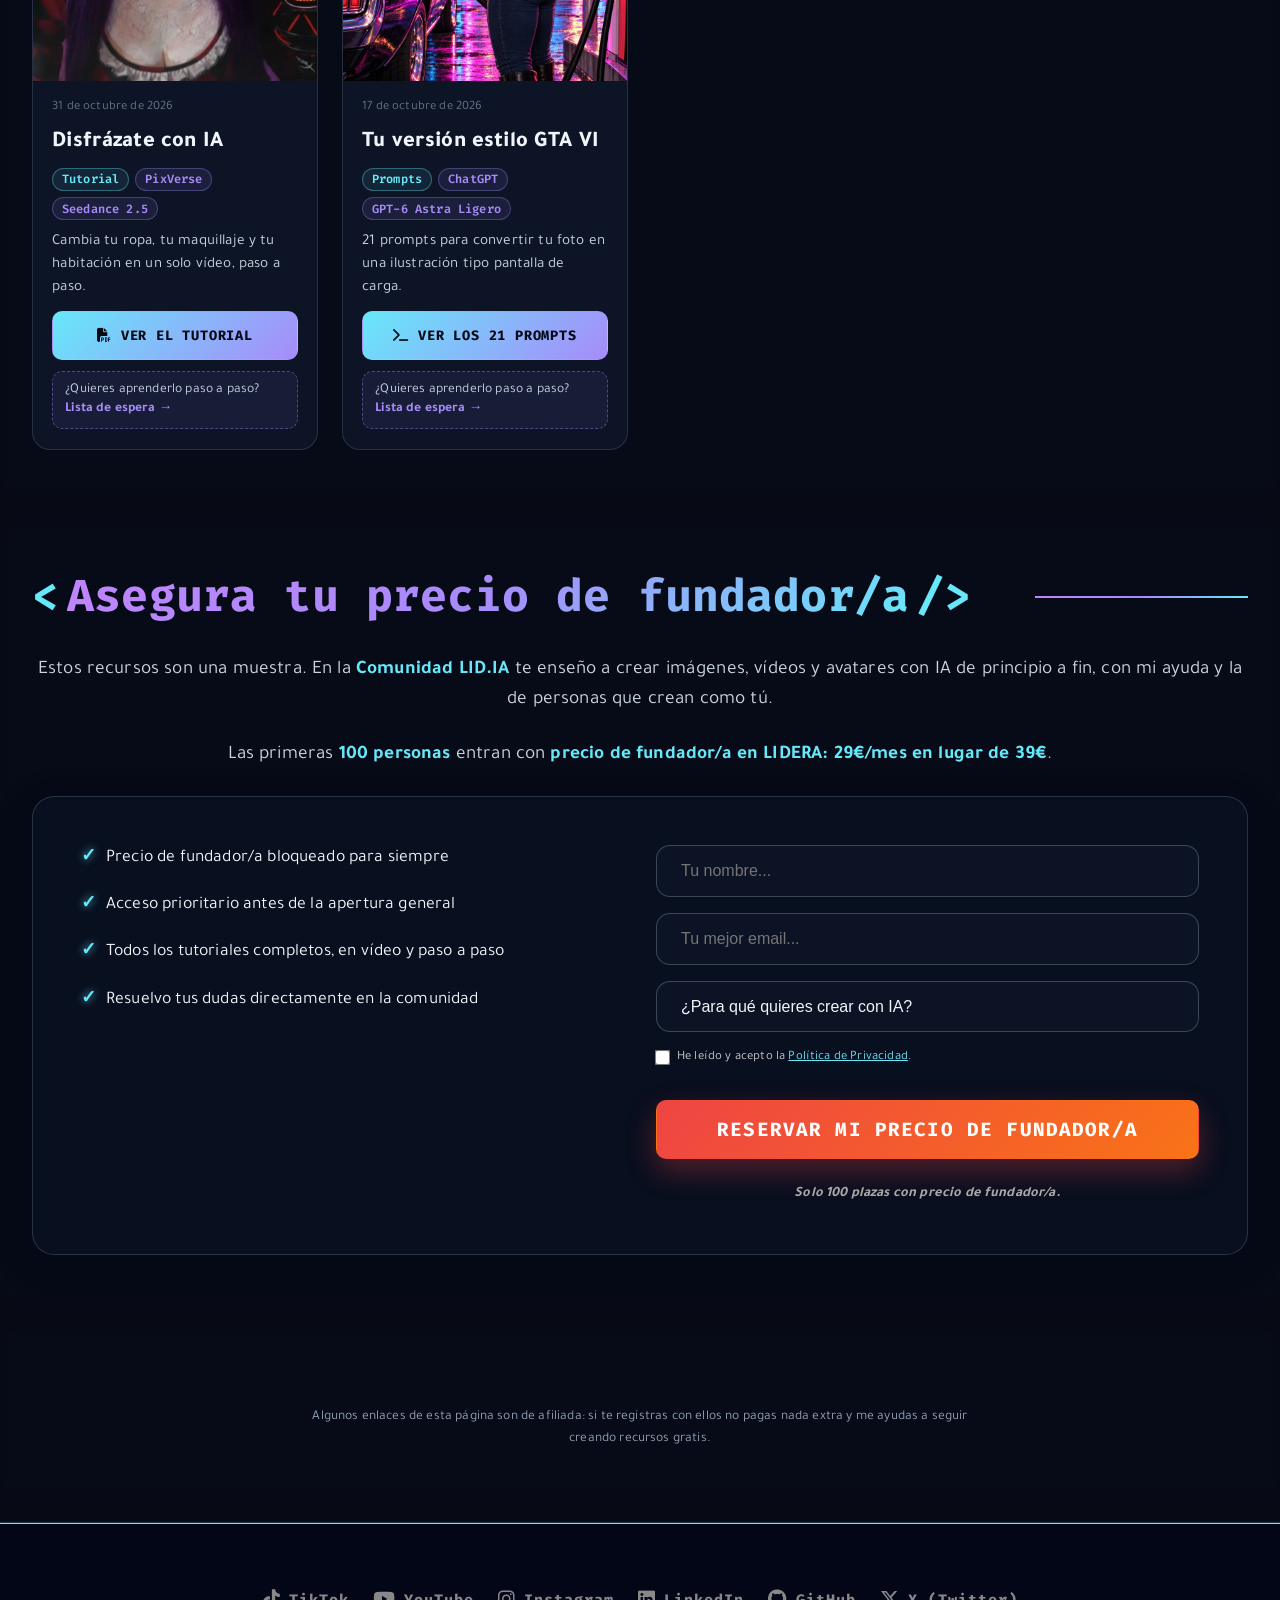
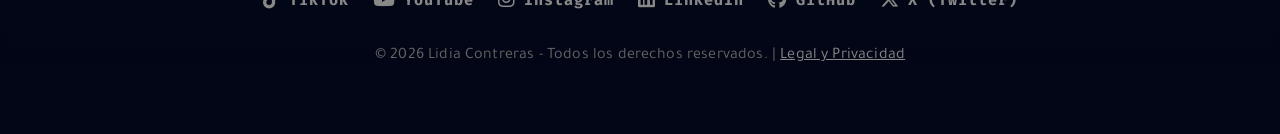
==== commit 0f79b693: "Añade el recurso Haz una animación con Claude (guía en PDF y prompt de pizarra) - /recursos/animacio" ====
--- a/recursos/index.html
+++ b/recursos/index.html
@@ -40,7 +40,7 @@
     <link href="https://fonts.googleapis.com/css2?family=Tajawal:wght@400;500;700;800;900&family=Fira+Code:wght@400;500;700&display=swap" rel="stylesheet">
     <!-- FontAwesome Icons -->
     <link rel="stylesheet" href="https://cdnjs.cloudflare.com/ajax/libs/font-awesome/6.5.2/css/all.min.css">
-    <link rel="stylesheet" href="/styles.css?v=20261102c">
+    <link rel="stylesheet" href="/styles.css?v=20261103a">
 </head>
 <body class="theme-recursos">
     <canvas id="particleCanvas"></canvas> <!-- Background -->
@@ -196,7 +196,7 @@
     </footer>
 
     <script src="/script.js?v=20261030a"></script>
-    <script src="/recursos.js?v=20261102a"></script>
+    <script src="/recursos.js?v=20261103a"></script>
     <!-- Cloudflare Web Analytics --><script type='module' src='https://static.cloudflareinsights.com/beacon.min.js' data-cf-beacon='{"token": "f8934614dd854373b2e4546ebebf8414"}'></script><!-- End Cloudflare Web Analytics -->
 </body>
 </html>
--- a/styles.css
+++ b/styles.css
@@ -5318,6 +5318,31 @@
     border-radius: 10px; border: 1px solid rgba(148, 163, 184, 0.2);
 }
 .rec-strip-app { grid-template-columns: repeat(2, minmax(0, 180px)); }
+.rec-strip-2 { grid-template-columns: repeat(2, minmax(0, 160px)); }
+.rec-puntos { padding-left: 1.2rem; margin: 0 0 0.6rem; color: #cbd5e1; }
+.rec-puntos li { margin-bottom: 0.4rem; line-height: 1.55; }
+.rec-puntos strong { color: #f1f5f9; }
+
+/* «Solo necesitas…» y «Lo que no cabe aquí» */
+.rec-needs { display: grid; grid-template-columns: repeat(auto-fit, minmax(200px, 1fr)); gap: 1rem; margin-bottom: 1rem; }
+.rec-need {
+    background: rgba(15, 23, 42, 0.85);
+    border: 1px solid rgba(148, 163, 184, 0.2);
+    border-radius: 16px;
+    padding: 1.1rem 1.2rem;
+}
+.rec-need-ico { font-size: 1.8rem; line-height: 1; }
+body[class*="theme-"] .rec-need h3 { font-size: 1.1rem; margin: 0.6rem 0 0.35rem; }
+.rec-need p { color: #cbd5e1; margin: 0; line-height: 1.5; }
+.rec-need a, .rec-credits a { color: #67e8f9; font-weight: 700; }
+.rec-locks { list-style: none; padding: 0; margin: 0 0 0.5rem; display: grid; grid-template-columns: repeat(auto-fit, minmax(220px, 1fr)); gap: 0.6rem; }
+.rec-locks li {
+    display: flex; gap: 0.6rem; align-items: center;
+    color: #e2e8f0; font-weight: 600;
+    background: rgba(167, 139, 250, 0.08);
+    border: 1px dashed rgba(167, 139, 250, 0.4);
+    border-radius: 12px; padding: 0.7rem 0.9rem;
+}
 .rec-strip-app img { aspect-ratio: auto; object-fit: contain; background: #000; }
 
 /* Lista de prompts */
